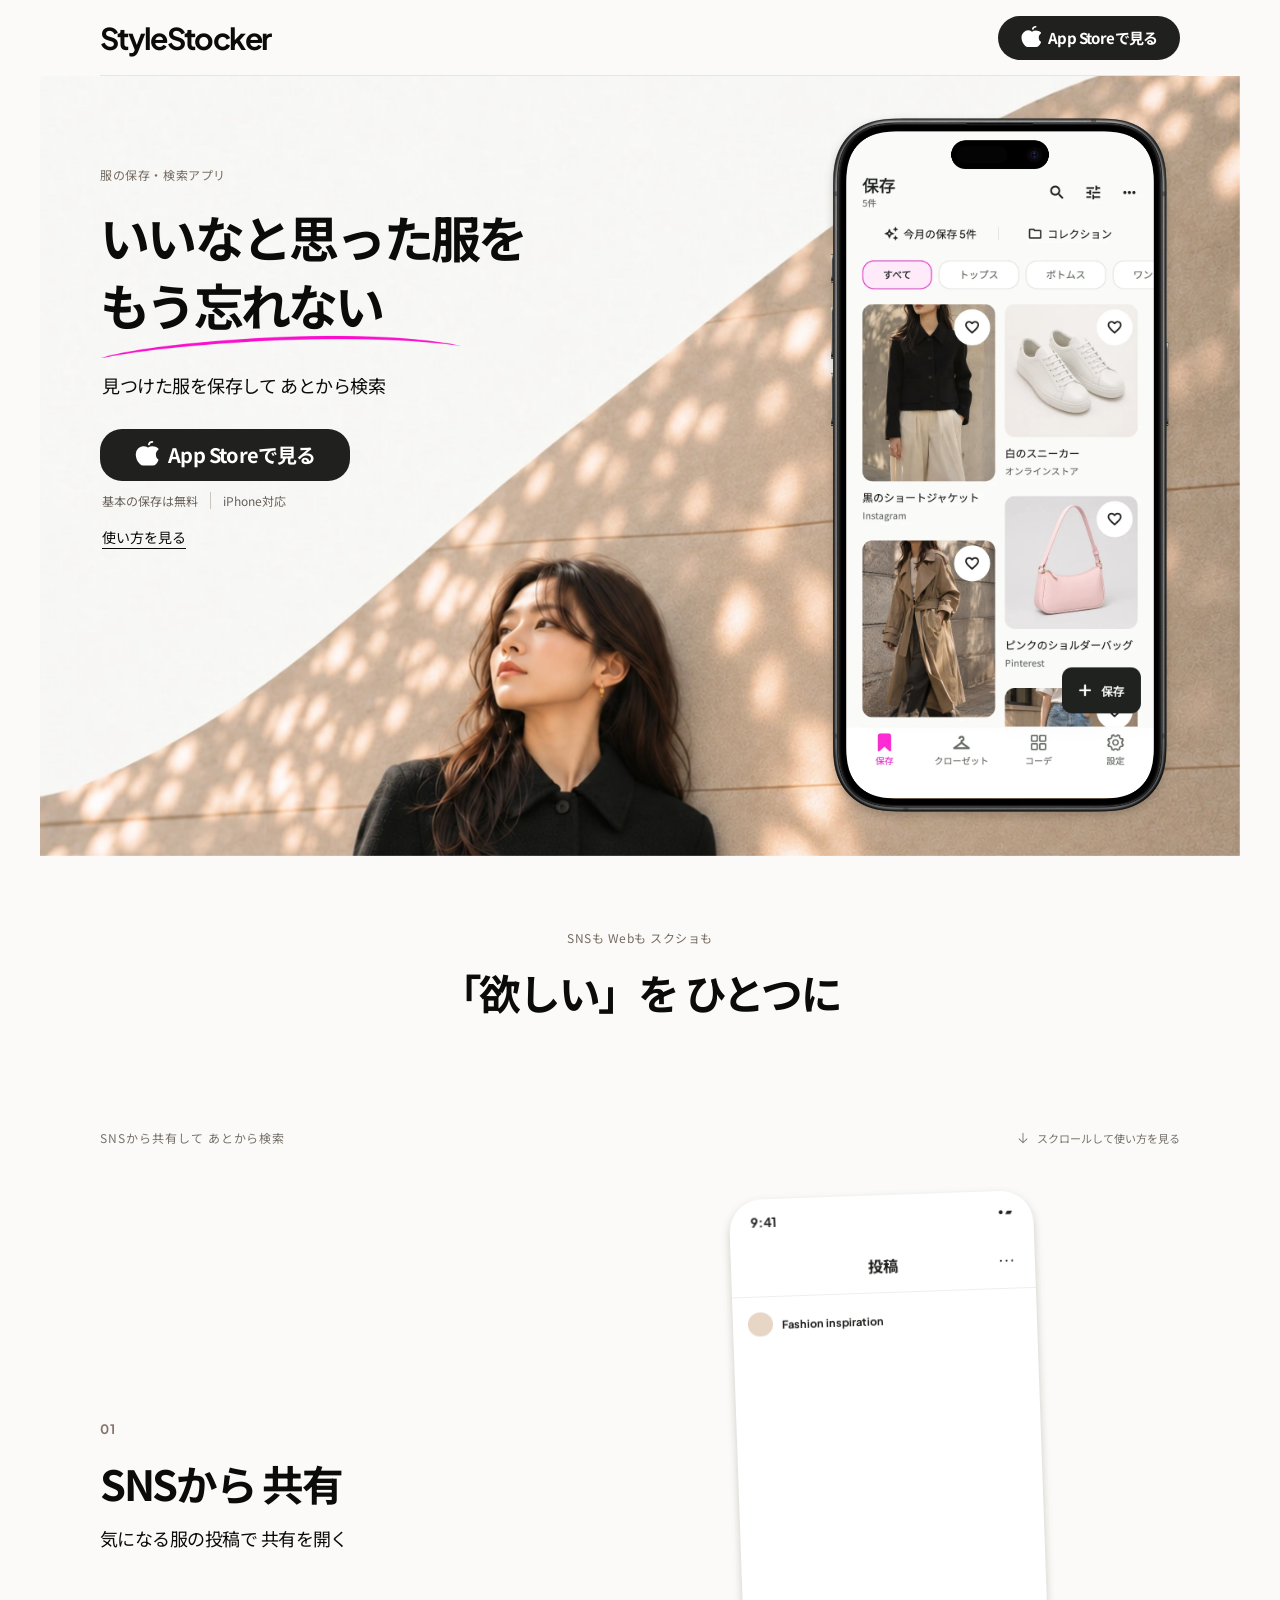
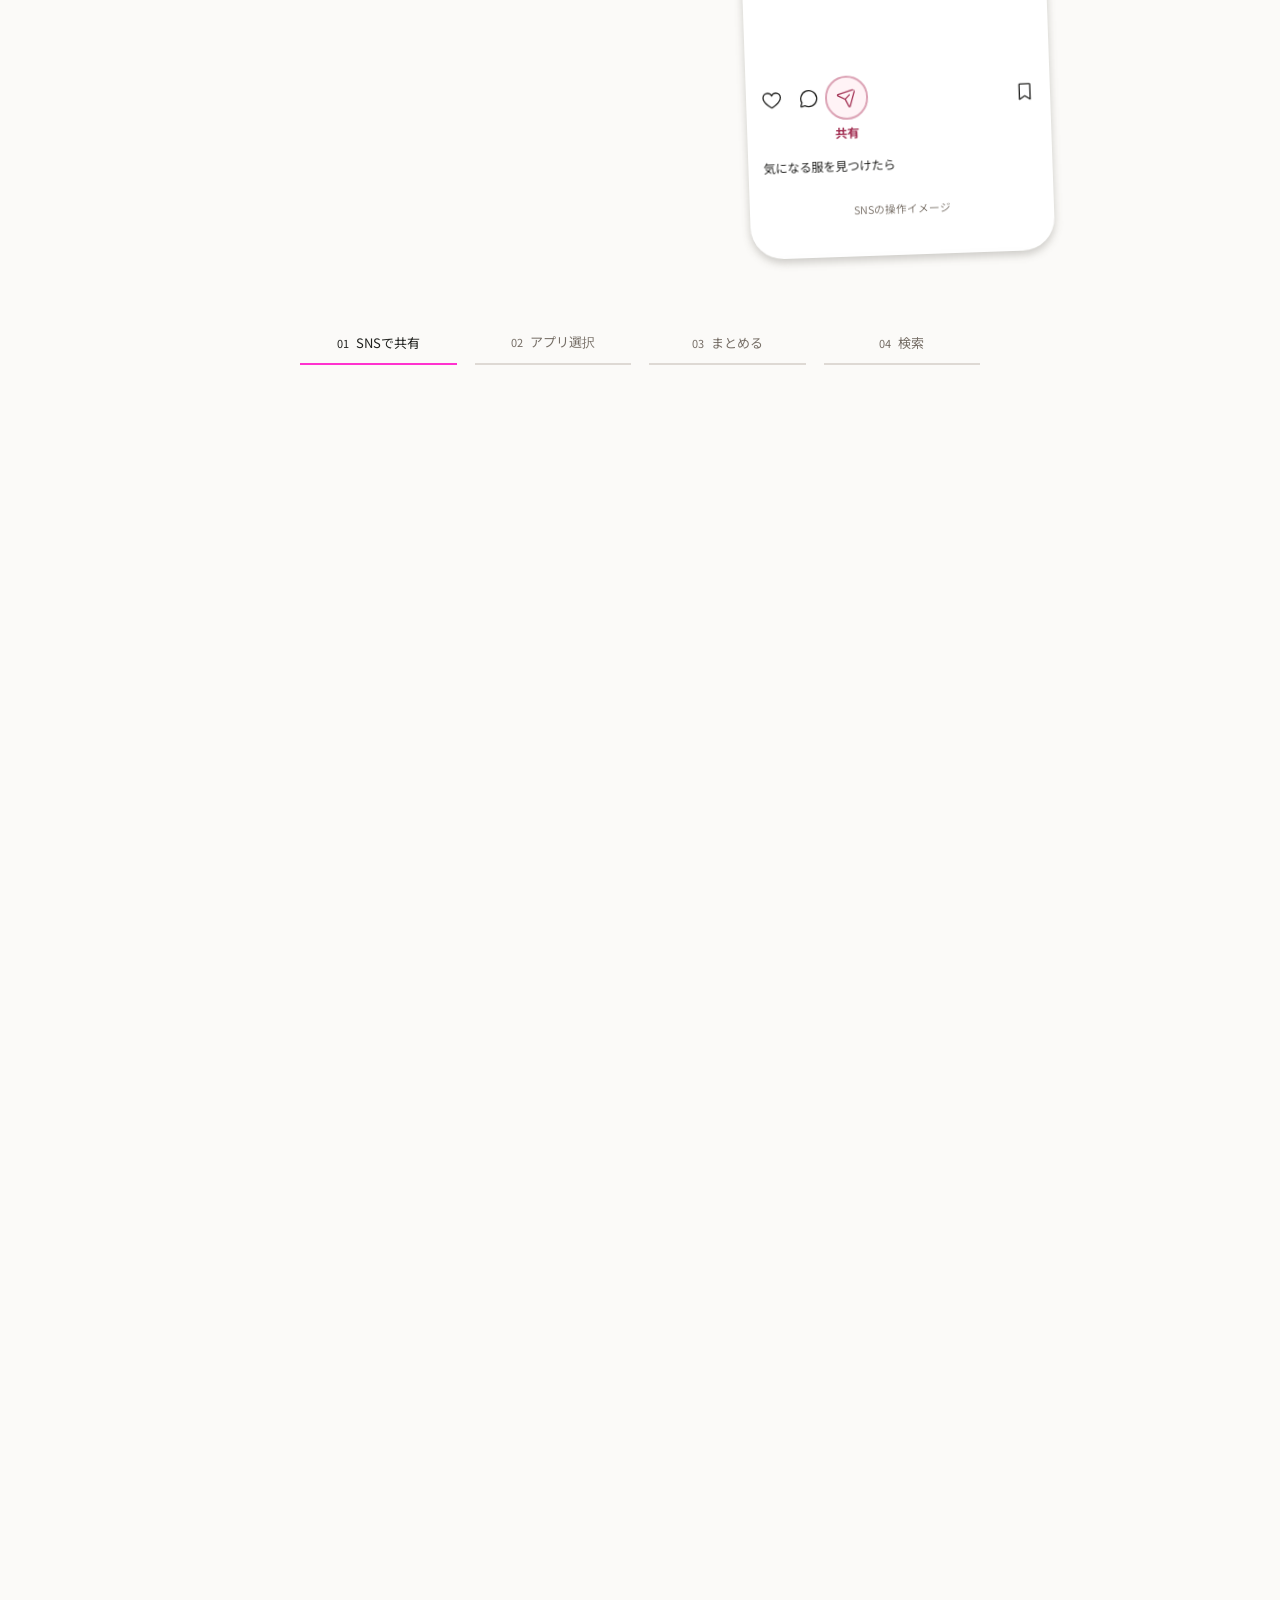
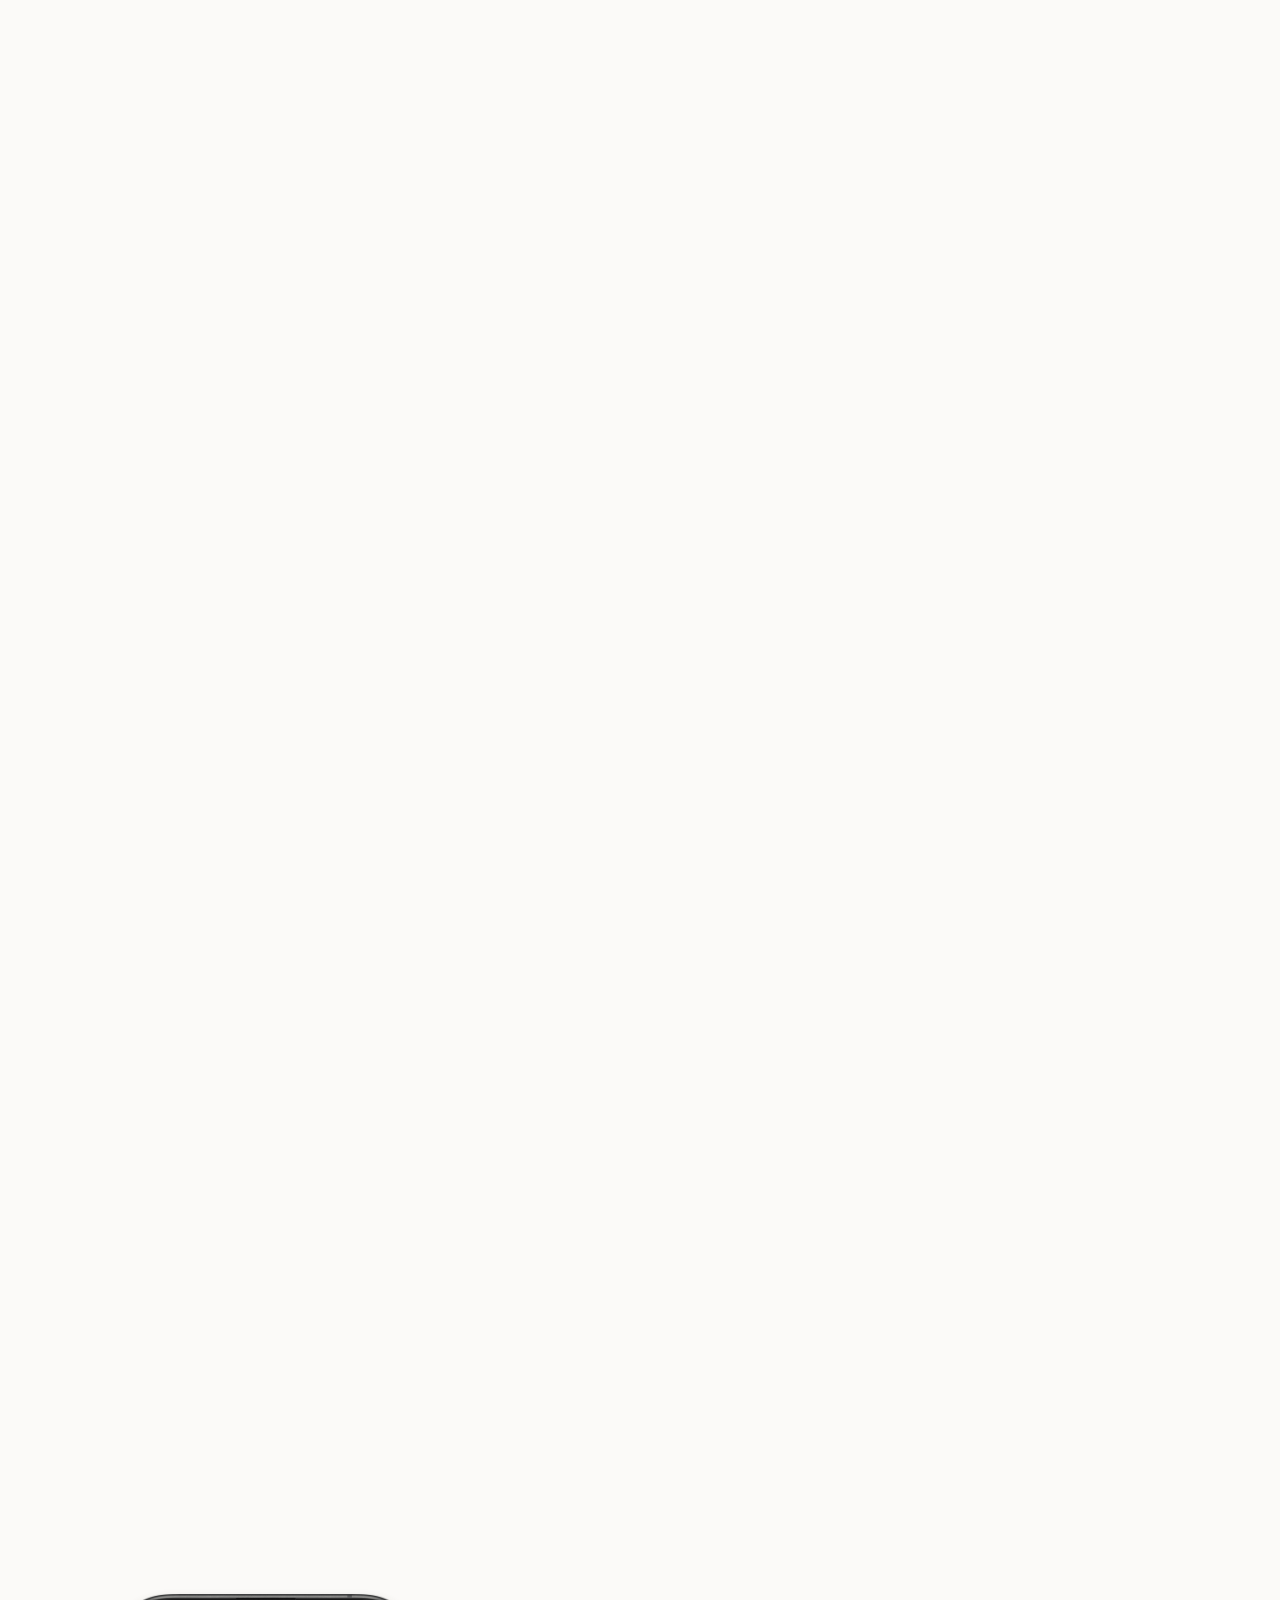
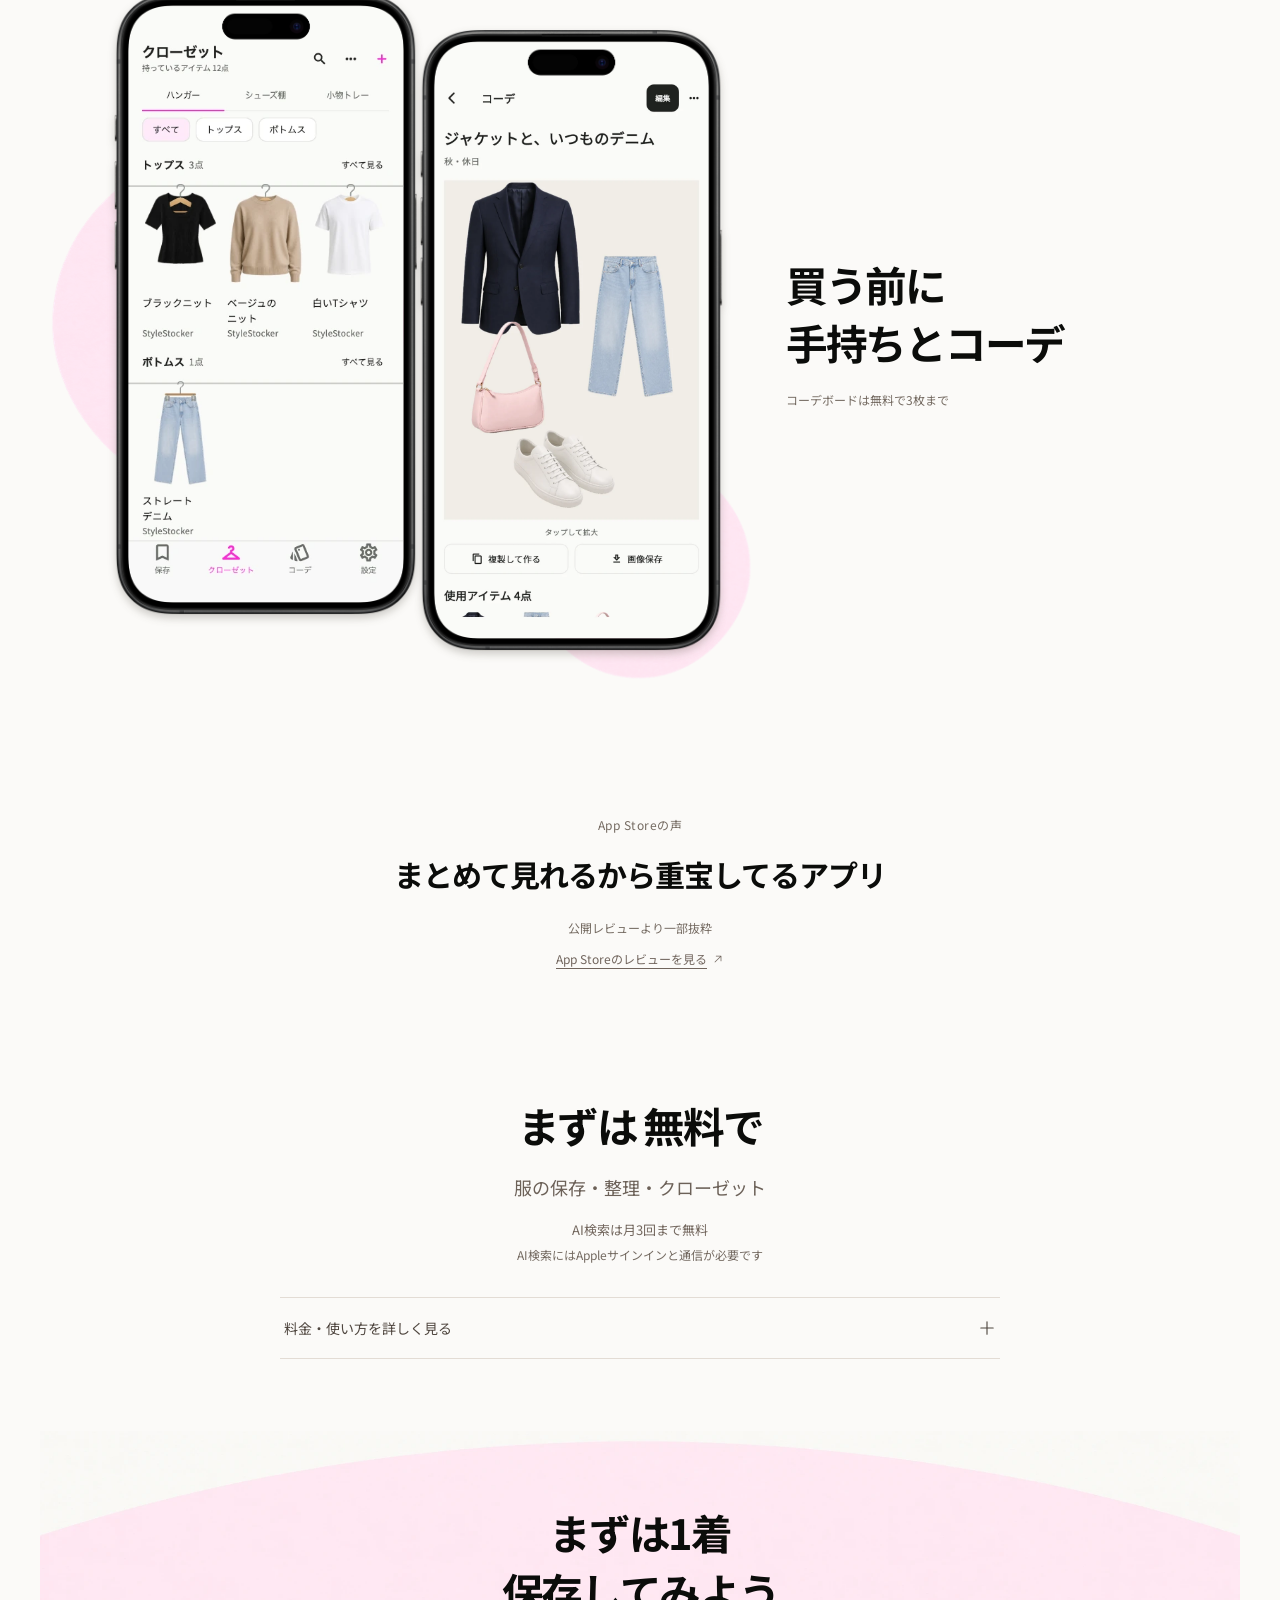
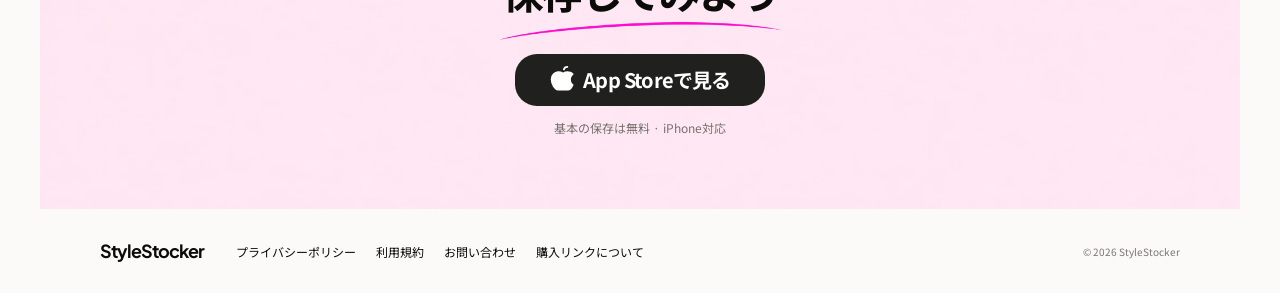
==== docs/index.html @ d4aaf1bc "Introduce SNS sharing before the landing page save and search demo" ====
<!doctype html>
<html lang="ja">
  <head>
    <meta charset="UTF-8" />
    <meta name="viewport" content="width=device-width, initial-scale=1.0" />
    <meta name="theme-color" content="#fafaf8" />
    <meta
      name="description"
      content="いいなと思った服を もう忘れない。StyleStockerはSNSやWebで見つけた服を保存して、あとから検索できるiPhoneアプリ。手持ちの服の管理やコーデ作りにも。"
    />
    <meta
      property="og:title"
      content="StyleStocker — いいなと思った服を もう忘れない"
    />
    <meta
      property="og:description"
      content="SNSやWebで見つけた服を保存して あとから検索。iPhone向けファッション保存アプリ。"
    />
    <meta property="og:type" content="website" />
    <meta property="og:locale" content="ja_JP" />
    <link rel="canonical" href="https://ryouta775.github.io/StyleStocker/" />
    <meta
      property="og:url"
      content="https://ryouta775.github.io/StyleStocker/"
    />
    <meta
      property="og:image"
      content="https://ryouta775.github.io/StyleStocker/assets/hero-editorial.webp"
    />
    <meta
      property="og:image:alt"
      content="StyleStockerのファッションイメージ"
    />
    <meta name="twitter:card" content="summary_large_image" />
    <title>StyleStocker — いいなと思った服を もう忘れない</title>
    <script type="module" crossorigin src="./lp-assets/index-BF9s4RMk.js"></script>
    <link rel="stylesheet" crossorigin href="./lp-assets/index-C2XwNFrt.css">
  </head>
  <body>
    <div id="root"></div>
    <noscript
      ><main style="padding: 32px; font-family: sans-serif">
        <h1>いいなと思った服を もう忘れない</h1>
        <p>
          StyleStockerはSNSやWebで見つけた服を保存して、あとから検索できるiPhoneアプリです。
        </p>
        <p>
          <a
            href="https://apps.apple.com/jp/app/style-stocker-服の欲しいものリスト/id6760244888"
            >App Storeで見る</a
          >
        </p>
        <a href="./privacy.html">プライバシーポリシー</a> /
        <a href="./terms.html">利用規約</a>
      </main></noscript
    >
  </body>
</html>
---- docs/lp-assets/index-C2XwNFrt.css ----
@font-face{font-family:Noto;src:url(./NotoSansJP-Regular-BRRlUwou.woff2) format("woff2");font-weight:400;font-display:swap}@font-face{font-family:Noto;src:url(./NotoSansJP-Bold-C-iB2avR.woff2) format("woff2");font-weight:700;font-display:swap}@font-face{font-family:Jakarta;src:url(./PlusJakartaSans-Bold-CydF1e23.woff2) format("woff2");font-weight:700;font-display:swap}:root{font-family:Noto,Hiragino Sans,sans-serif;color:#0b0c0a;background:#fbfaf8;font-synthesis:none;scroll-behavior:smooth;--pink: #ff32cf;--cream: #fbfaf8;--ink: #20211e;--muted: #756b62}*{box-sizing:border-box}body{margin:0}a{color:inherit;text-underline-offset:5px}img{display:block;max-width:100%}h1,h2,p,figure{margin:0}a,summary,button{-webkit-tap-highlight-color:transparent}a:focus-visible,summary:focus-visible,button:focus-visible{outline:3px solid #a60086;outline-offset:4px}.lp{max-width:1200px;margin:auto;container-type:inline-size;background:var(--cream);--page-gutter: clamp(24px, 5cqw, 60px);--section-space: clamp(48px, 6cqw, 72px);--heading-size: clamp(28px, calc(20px + 1.8cqw) , 42px);--hero-heading-size: clamp(28px, calc(20px + 2.5cqw) , 50px);--body-size: clamp(14px, calc(12px + .5cqw) , 18px);--cta-width: clamp(208px, 32cqw, 250px);--cta-height: clamp(46px, 6cqw, 52px)}.skip-link{position:absolute;width:1px;height:1px;overflow:hidden;clip-path:inset(50%);white-space:nowrap}.skip-link:focus{position:fixed;top:12px;left:20px;z-index:30;width:auto;height:auto;clip-path:none;background:#fff;padding:12px}.wordmark{font-family:Jakarta,Noto,sans-serif;font-weight:700;text-decoration:none;line-height:1.2;letter-spacing:-.055em}.store-link{display:inline-flex;justify-content:center;align-items:center;gap:6px;width:var(--cta-width);max-width:100%;min-height:var(--cta-height);padding:10px 12px;border-radius:22px;color:#fff;background:var(--ink);text-decoration:none;white-space:nowrap;font-size:clamp(17px,calc(15px + .5cqw),20px);font-weight:700;letter-spacing:-.04em;line-height:1.3;transition:background .18s,transform .18s}.store-link svg{width:1.4em;height:1.4em;flex-shrink:0}.store-link:hover{background:#393a36;transform:translateY(-2px)}.headline-underline{position:relative;overflow:hidden}.headline-underline img{position:absolute;width:112.5%;left:-6.25%;max-width:none;height:auto;top:50%;transform:translateY(-50%)}.phone{position:absolute;aspect-ratio:511 / 968;filter:drop-shadow(0 4px 4px #302b203b)}.phone-screen{position:absolute;top:5.99%;left:11.55%;width:76.91%;height:88.02%;border-radius:10.69%/4.93%;object-fit:fill}.phone-bezel{position:absolute;top:0;right:0;bottom:0;left:0;width:100%;height:100%;pointer-events:none}.halo{filter:hue-rotate(13deg) saturate(1.2);position:absolute;object-fit:contain;z-index:0}@media(prefers-reduced-motion:reduce){:root{scroll-behavior:auto}*,*:before,*:after{transition:none!important}}.lp-reduced-motion{scroll-behavior:auto}.lp-reduced-motion *{transition:none!important}.motion-enabled .hero-backdrop{transform:translate3d(0,calc(var(--hero-progress, 0) * 24px),0) scale(calc(1 + var(--hero-progress, 0) * .035));transform-origin:45% 65%;will-change:transform}.motion-enabled .hero-phone{transform:translate3d(0,calc(var(--hero-progress, 0) * 64px),0) scale(calc(1 + var(--hero-progress, 0) * .06)) rotate(calc(var(--hero-progress, 0) * -2deg));transform-origin:50% 80%;will-change:transform}.motion-enabled .hero-copy{transform:translate3d(0,calc(var(--hero-progress, 0) * -28px),0)}.scroll-story{position:relative;height:400svh;scroll-margin-top:0;background:var(--cream)}.story-sticky{position:sticky;top:0;height:100svh;overflow:hidden;isolation:isolate}.story-topline{position:absolute;top:36px;left:var(--page-gutter);right:var(--page-gutter);display:flex;justify-content:space-between;gap:20px;color:#77716a;font-size:12px;letter-spacing:.08em;line-height:1.5}.story-scroll-hint{display:flex;align-items:center;gap:7px;font-size:11px;letter-spacing:0}.story-scroll-hint svg{width:14px;height:14px}.story-copies{position:absolute;top:48%;left:var(--page-gutter);width:39%;height:210px;transform:translateY(-50%);z-index:3;pointer-events:none}.story-copy{position:absolute;top:0;right:0;bottom:0;left:0;opacity:var(--chapter-opacity);transform:translate3d(0,calc((1 - var(--chapter-opacity)) * 20px),0)}.story-copy[data-chapter="0"]{--chapter-opacity: var(--first-opacity, 1)}.story-copy[data-chapter="1"]{--chapter-opacity: var(--share-opacity, 0)}.story-copy[data-chapter="2"]{--chapter-opacity: var(--middle-opacity, 0)}.story-copy[data-chapter="3"]{--chapter-opacity: var(--last-opacity, 0)}.story-chapter-label{font-family:Jakarta,Noto,sans-serif;color:#85736d;font-size:13px;line-height:1.5;letter-spacing:.04em;margin-bottom:16px}.story-copy h2{font-size:var(--heading-size);line-height:1.3;font-weight:700;letter-spacing:-.055em;overflow-wrap:anywhere}.story-description{font-size:var(--body-size);line-height:1.8;letter-spacing:-.03em;margin-top:12px}.story-search-terms{color:var(--muted);font-size:12px;line-height:1.6;margin-top:10px}.story-description span{display:block}.story-device-stage{position:absolute;width:min(430px,42cqw,calc((100svh - 150px) * 511 / 968));aspect-ratio:511 / 968;top:48%;left:71%;transform:translate(-50%,-50%)}.story-halo{position:absolute;width:135%;max-width:none;left:-17.5%;top:19%;filter:hue-rotate(13deg) saturate(1.2);transform:scale(calc(.82 + var(--save-progress, 0) * .16));opacity:.85;z-index:-1}.story-device{top:0;right:0;bottom:0;left:0;width:100%;transform:translate3d(0,calc(var(--save-progress, 0) * -12px),0) scale(calc(1 + var(--save-progress, 0) * .065 - var(--search-progress, 0) * .035)) rotate(calc(-2deg + var(--save-progress, 0) * 2deg));will-change:transform}.story-screen-search{opacity:var(--search-progress, 0)}.story-saved-caption,.story-search-caption{position:absolute;display:flex;justify-content:center;align-items:center;gap:9px;width:max-content;max-width:112%;padding:15px 20px;background:#fff;border-radius:32px;box-shadow:0 4px 18px #2c1b1620;font-size:clamp(14px,1.65cqw,20px);font-weight:700;line-height:1.4;white-space:nowrap;pointer-events:none}.story-saved-caption{bottom:22%;left:-15%;opacity:var(--middle-opacity, 0);transform:translate3d(0,calc((1 - var(--middle-opacity, 0)) * 18px),0)}.story-search-caption{top:39%;right:-8%;opacity:var(--search-progress, 0);transform:translate3d(calc((1 - var(--search-progress, 0)) * 24px),0,0)}.story-saved-caption svg,.story-search-caption svg{width:23px;height:23px;color:var(--pink);flex-shrink:0}.story-chapters{position:absolute;bottom:28px;left:50%;transform:translate(-50%);width:min(680px,82%);display:grid;grid-template-columns:repeat(4,1fr);gap:18px;z-index:4}.story-chapters button{-webkit-appearance:none;-moz-appearance:none;appearance:none;border:0;border-bottom:2px solid #ded9d4;border-radius:0;padding:9px 2px;background:transparent;min-height:44px;font:inherit;font-size:13px;color:#756d65;cursor:pointer;transition:color .2s,border-color .2s}.story-chapters button span{margin-right:7px;font-size:11px}.story-chapters button[aria-current=step]{color:var(--ink, #20211e);border-color:var(--pink)}.story-chapters button:hover{color:#20211e}.story-chapters button:focus-visible{outline:3px solid #a60086;outline-offset:5px}.motion-enabled .wardrobe-visual .closet-phone{opacity:0;transform:translate3d(-26px,40px,0) rotate(-4deg);transition:opacity .8s,transform 1s cubic-bezier(.16,1,.3,1)}.motion-enabled .wardrobe-visual .outfit-phone{opacity:0;transform:translate3d(24px,58px,0) rotate(4deg);transition:opacity .8s .1s,transform 1s .1s cubic-bezier(.16,1,.3,1)}.motion-enabled .wardrobe-copy{opacity:0;transform:translate3d(0,25px,0);transition:opacity .8s .18s,transform .9s .18s cubic-bezier(.16,1,.3,1)}.motion-enabled .wardrobe-feature.is-revealed .phone,.motion-enabled .wardrobe-feature.is-revealed .wardrobe-copy{opacity:1;transform:none}.scroll-story--static{height:auto}.story-static-steps{display:grid;grid-template-columns:repeat(2,minmax(0,1fr));gap:36px;padding:var(--section-space) var(--page-gutter)}.story-static-steps article{min-width:0}.story-static-steps h2{font-size:clamp(24px,2.6cqw,32px);line-height:1.4;letter-spacing:-.055em}.story-static-steps .story-description{font-size:15px;margin-top:12px}.story-static-visual{position:relative;width:100%;max-width:250px;aspect-ratio:511 / 968;margin:25px auto 0;display:flex;align-items:center}.story-static-visual .phone{top:0;right:0;bottom:0;left:0;width:100%}@media(max-width:47.99rem){.story-topline{top:25px;left:0;right:0;justify-content:center;font-size:11px}.story-topline>p:first-child{display:none}.story-scroll-hint{display:flex}.story-copies{top:55px;left:var(--page-gutter);right:var(--page-gutter);width:auto;height:130px;transform:none;text-align:center}.story-chapter-label{font-size:11px;margin-bottom:10px}.story-copy h2{font-size:var(--heading-size);line-height:1.3}.story-description{font-size:15px;line-height:1.7;margin-top:13px}.story-device-stage{width:min(290px,76cqw,calc((100svh - 306px) * 511 / 968));top:calc(50% + 74px);left:50%}.story-search-caption{right:-5%;padding:12px 16px;font-size:15px;gap:7px}.story-saved-caption{left:-6%;padding:12px 16px;font-size:14px}.story-saved-caption svg,.story-search-caption svg{width:20px;height:20px}.story-chapters{bottom:22px;width:calc(100% - 2 * var(--page-gutter));gap:8px}.story-chapters button{font-size:11px}.story-chapters button span{font-size:10px;display:block;margin:0 0 3px}.story-static-steps{grid-template-columns:1fr;gap:56px;padding:var(--section-space) var(--page-gutter);text-align:center}.story-static-steps h2{font-size:var(--heading-size)}.story-static-visual{max-width:234px}}@media(prefers-reduced-motion:reduce){.hero-backdrop,.hero-phone,.hero-copy,.wardrobe-visual .phone,.wardrobe-copy{transform:none!important;opacity:1!important;will-change:auto}}.story-share-screen{overflow:hidden;container-type:inline-size;background:#fff}.story-share-screen--animated{opacity:calc(1 - var(--save-progress, 0))}.sns-example{color:#242422;font-size:5cqw;line-height:1.5}.sns-status{display:flex;justify-content:space-between;padding:5cqw 7cqw 6cqw;font:700 4.2cqw Jakarta,sans-serif}.sns-status span{font-size:3cqw}.sns-heading{position:relative;text-align:center;padding:3cqw 6cqw 5cqw;border-bottom:1px solid #eee;font-weight:700}.sns-heading svg{position:absolute;right:6cqw;width:7cqw;height:7cqw}.sns-author{display:flex;align-items:center;gap:3cqw;padding:5cqw;font:700 3.6cqw Jakarta,sans-serif}.sns-author>span{width:8cqw;height:8cqw;border-radius:50%;background:#e7d5c5}.sns-photo{display:block;width:100%;height:auto;aspect-ratio:1 / 1.05;object-fit:cover;object-position:55% center}.sns-actions{display:flex;align-items:flex-start;gap:5cqw;padding:6cqw 5cqw 2cqw}.sns-actions svg{width:7cqw;height:7cqw;flex-shrink:0}.sns-actions .sns-bookmark{margin-left:auto}.sns-share-action{display:grid;justify-items:center;gap:2cqw;color:#a53658;position:relative}.sns-share-action>svg{box-sizing:content-box;padding:3cqw;margin:-3cqw;border-radius:50%;outline:2px solid #dca3b5;background:#fff3f6}.sns-share-action>span{margin-top:3cqw;font-size:4cqw;font-weight:700}.sns-caption{padding:3cqw 5cqw;font-size:4cqw}.sns-example-note{padding:6cqw 5cqw;color:#827a72;font-size:3.5cqw;text-align:center}.sns-sheet{position:absolute;inset:auto 0 0;padding:3cqw 5cqw 12cqw;background:#f7f7f8;border-radius:7cqw 7cqw 0 0;box-shadow:0 -4px 30px #211b2330;color:#242422;transform:translateY(110%)}.story-share-screen--animated .sns-sheet{transform:translateY(calc((1 - var(--share-progress, 0)) * 110%))}.story-share-screen:not(.story-share-screen--animated).is-sharing .sns-sheet{transform:none}.sns-sheet-handle{width:12cqw;height:1.4cqw;margin:0 auto 7cqw;background:#c9c6c8;border-radius:4px}.sns-sheet-title{display:flex;align-items:center;gap:3cqw;font-size:5cqw;font-weight:700}.sns-sheet-title svg{width:6cqw;height:6cqw}.sns-sheet-prompt{margin:7cqw 0;text-align:center;font-size:5cqw;font-weight:700}.sns-share-apps{display:grid;grid-template-columns:1fr 1.35fr 1fr;align-items:start;gap:3cqw}.sns-share-app{text-align:center;font:700 3.5cqw Jakarta,Noto,sans-serif}.sns-share-app>img,.sns-share-app>span{display:flex;align-items:center;justify-content:center;width:20cqw;height:20cqw;margin:0 auto 4cqw;border-radius:5cqw}.sns-share-app--selected>img{outline:2px solid #c96e90;outline-offset:1.5cqw}.sns-share-app--selected>p{color:#a53658}.sns-share-app--muted{color:#777}.sns-share-app--muted>span{background:#e9e8eb}.sns-share-app svg{width:9cqw;height:9cqw}.sns-sheet-note{margin-top:9cqw;font-size:3.4cqw;text-align:center;color:#827a72}.site-header{min-height:clamp(64px,8cqw,76px);margin-inline:var(--page-gutter);display:flex;align-items:center;justify-content:space-between;gap:12px;border-bottom:1px solid #e7e5e3}.site-header .wordmark{font-size:clamp(20px,calc(14px + 1.4cqw),30px)}.site-header nav{flex-shrink:0}.store-link--compact{width:clamp(135px,23cqw,182px);min-height:44px;font-size:clamp(11px,calc(9px + .6cqw),15px);border-radius:22px;gap:4px}.store-link--compact svg{width:1.6em;height:1.6em}.hero{position:relative;min-height:clamp(680px,65cqw,780px);display:grid;grid-template-columns:1.1fr 1fr;align-items:start;padding-inline:var(--page-gutter);isolation:isolate;overflow:hidden}.hero-backdrop{position:absolute;top:0;right:0;bottom:0;left:0;width:100%;height:100%;object-fit:cover;object-position:center 20%;z-index:-1}.hero-copy{position:relative;min-width:0;z-index:2;padding-top:clamp(48px,7.5cqw,90px)}.hero h1{font-size:var(--hero-heading-size);line-height:1.36;letter-spacing:-.055em;font-weight:700;overflow-wrap:anywhere}.hero h1 span{display:block}.hero-kicker{font-size:12px;line-height:1.5;letter-spacing:.05em;color:var(--muted);margin-bottom:clamp(12px,1.5cqw,18px)}.hero-copy .headline-underline{width:min(360px,72%);height:clamp(19px,2cqw,24px);margin:-4px 0 12px}.hero-tagline{margin:0 0 clamp(21px,2.4cqw,28px) 2px;font-size:var(--body-size);line-height:1.7;letter-spacing:-.025em}.hero-reassurance{margin:10px 0 0 2px;font-size:12px;line-height:1.6;color:#68615a}.hero-reassurance span{border-left:1px solid #ccc5bf;padding-left:12px;margin-left:12px}.how-link{display:flex;align-items:center;width:max-content;min-height:44px;font-size:14px;line-height:1.5;margin:6px 0 0 2px;text-decoration-thickness:1px}.hero-phone{position:relative;width:min(400px,40cqw);justify-self:end;margin-top:10px;margin-right:-20px}.problems{padding:var(--section-space) var(--page-gutter);text-align:center}.section-eyebrow{font-size:12px;line-height:1.6;letter-spacing:.04em;color:var(--muted);margin-bottom:16px}.problems h2,.wardrobe-copy h2,.pricing-main h2,.closing h2{font-size:var(--heading-size);line-height:1.4;letter-spacing:-.055em}.wardrobe-feature{overflow:clip;position:relative;display:grid;grid-template-columns:minmax(0,1.65fr) minmax(0,1fr);align-items:center;gap:clamp(24px,3cqw,36px);padding:var(--section-space) var(--page-gutter)}.wardrobe-visual{position:relative;min-width:0;width:100%;aspect-ratio:1 / 1.13}.wardrobe-visual .phone{width:55%}.closet-phone{left:-2%;top:0}.outfit-phone{left:45%;top:clamp(24px,3cqw,36px)}.wardrobe-copy{position:relative;z-index:2;min-width:0}.feature-note{font-size:12px;line-height:1.7;color:var(--muted);margin-top:18px}.wardrobe-visual .halo{opacity:.65}.halo--closet{width:60%;height:auto;top:22%;left:-10%}.halo--outfit{width:38%;height:auto;top:65%;left:64%}.trust{max-width:960px;margin:auto;padding:calc(var(--section-space) * .6) var(--page-gutter);text-align:center}.trust blockquote{margin:0;font-size:clamp(22px,calc(18px + 1cqw),30px);line-height:1.65;font-weight:700;letter-spacing:-.035em}.review-attribution{color:var(--muted);font-size:12px;line-height:1.6;margin-top:18px}.review-source-link{display:inline-flex;align-items:center;gap:5px;min-height:44px;font-size:12px;line-height:1.5;color:#71655d;text-underline-offset:4px}.pricing-faq{max-width:840px;margin:auto;padding:var(--section-space) var(--page-gutter)}.pricing-main{text-align:center}.free-scope-line{color:#6c6158;font-size:var(--body-size);line-height:1.7;margin-top:18px}.ai-allowance{color:#73675e;font-size:13px;line-height:1.7;margin-top:16px}.ai-requirement{color:var(--muted);font-size:12px;line-height:1.7;margin-top:4px}.faq-disclosure{margin-top:32px;border-top:1px solid #e3dcd5;border-bottom:1px solid #e3dcd5}.faq-disclosure summary{display:flex;justify-content:space-between;align-items:center;list-style:none;font-size:14px;line-height:1.6;cursor:pointer;gap:16px;padding:12px 4px;color:#4f463f}.faq-disclosure>summary{min-height:60px}.faq-disclosure summary::-webkit-details-marker{display:none}.faq-disclosure summary svg{width:18px;height:18px;flex-shrink:0;transition:transform .2s}.faq-disclosure[open]>summary svg,.faq details[open]>summary svg{transform:rotate(45deg)}.faq{padding:8px 0 16px}.faq details{border-top:1px solid #e0ddda}.faq summary{min-height:52px}.faq details>p{padding:4px 4px 18px;font-size:14px;line-height:1.85;color:#4c4b47}.closing{position:relative;text-align:center;isolation:isolate}.closing-background{filter:hue-rotate(18deg);position:absolute;top:0;right:0;bottom:0;left:0;width:100%;height:100%;z-index:-1}.closing-content{padding:var(--section-space) var(--page-gutter)}.closing .headline-underline{width:min(280px,60cqw);height:20px;margin:0 auto 14px}.platform-note{display:block;color:#75716e;font-size:12px;margin-top:12px;line-height:1.6}.site-footer{padding:20px var(--page-gutter);display:flex;align-items:center;gap:12px 32px;flex-wrap:wrap;position:relative;font-size:12px}.site-footer .wordmark{font-size:18px}.footer-links{display:flex;flex-wrap:wrap;align-items:center;gap:0 20px}.footer-links>a,.purchase-info>summary{display:flex;align-items:center;min-height:44px;text-decoration:none}.purchase-info>summary{cursor:pointer;list-style:none}.purchase-info>summary::-webkit-details-marker{display:none}.purchase-content{position:absolute;bottom:100%;left:var(--page-gutter);right:var(--page-gutter);z-index:10;background:#fff;padding:20px;font-size:13px;line-height:1.8;box-shadow:0 2px 20px #0002;border:1px solid #e0ddda;overflow-wrap:anywhere}.purchase-content img{margin-top:12px}.copyright{margin-left:auto;color:#797570;font-size:10px;white-space:nowrap}.motion-enabled .reveal-on-scroll{opacity:0;transform:translate3d(0,20px,0);transition:opacity .8s,transform .9s cubic-bezier(.16,1,.3,1)}.motion-enabled .reveal-on-scroll.is-revealed,.motion-enabled .reveal-on-scroll:focus-within{opacity:1;transform:none}@media(max-width:47.99rem){.hero{display:flex;flex-direction:column;min-height:0;padding-bottom:14px}.hero-backdrop{height:clamp(510px,85cqw,650px);top:auto;object-position:100% bottom}.hero-copy{width:100%;padding-top:28px}.hero h1{line-height:1.32}.hero-copy .headline-underline{width:min(320px,69%)}.hero-phone{width:clamp(218px,64cqw,340px);flex-shrink:0;margin:-30px calc(-1 * var(--page-gutter) - 4px) 0 auto}.wardrobe-feature{grid-template-columns:minmax(0,1fr);gap:28px}.wardrobe-copy{order:-1;text-align:center}.wardrobe-visual{max-width:440px;margin-inline:auto}.trust blockquote span{display:block}.footer-links{width:100%;order:1}}@media(max-width:374px){.hero-backdrop{object-position:65% bottom}}
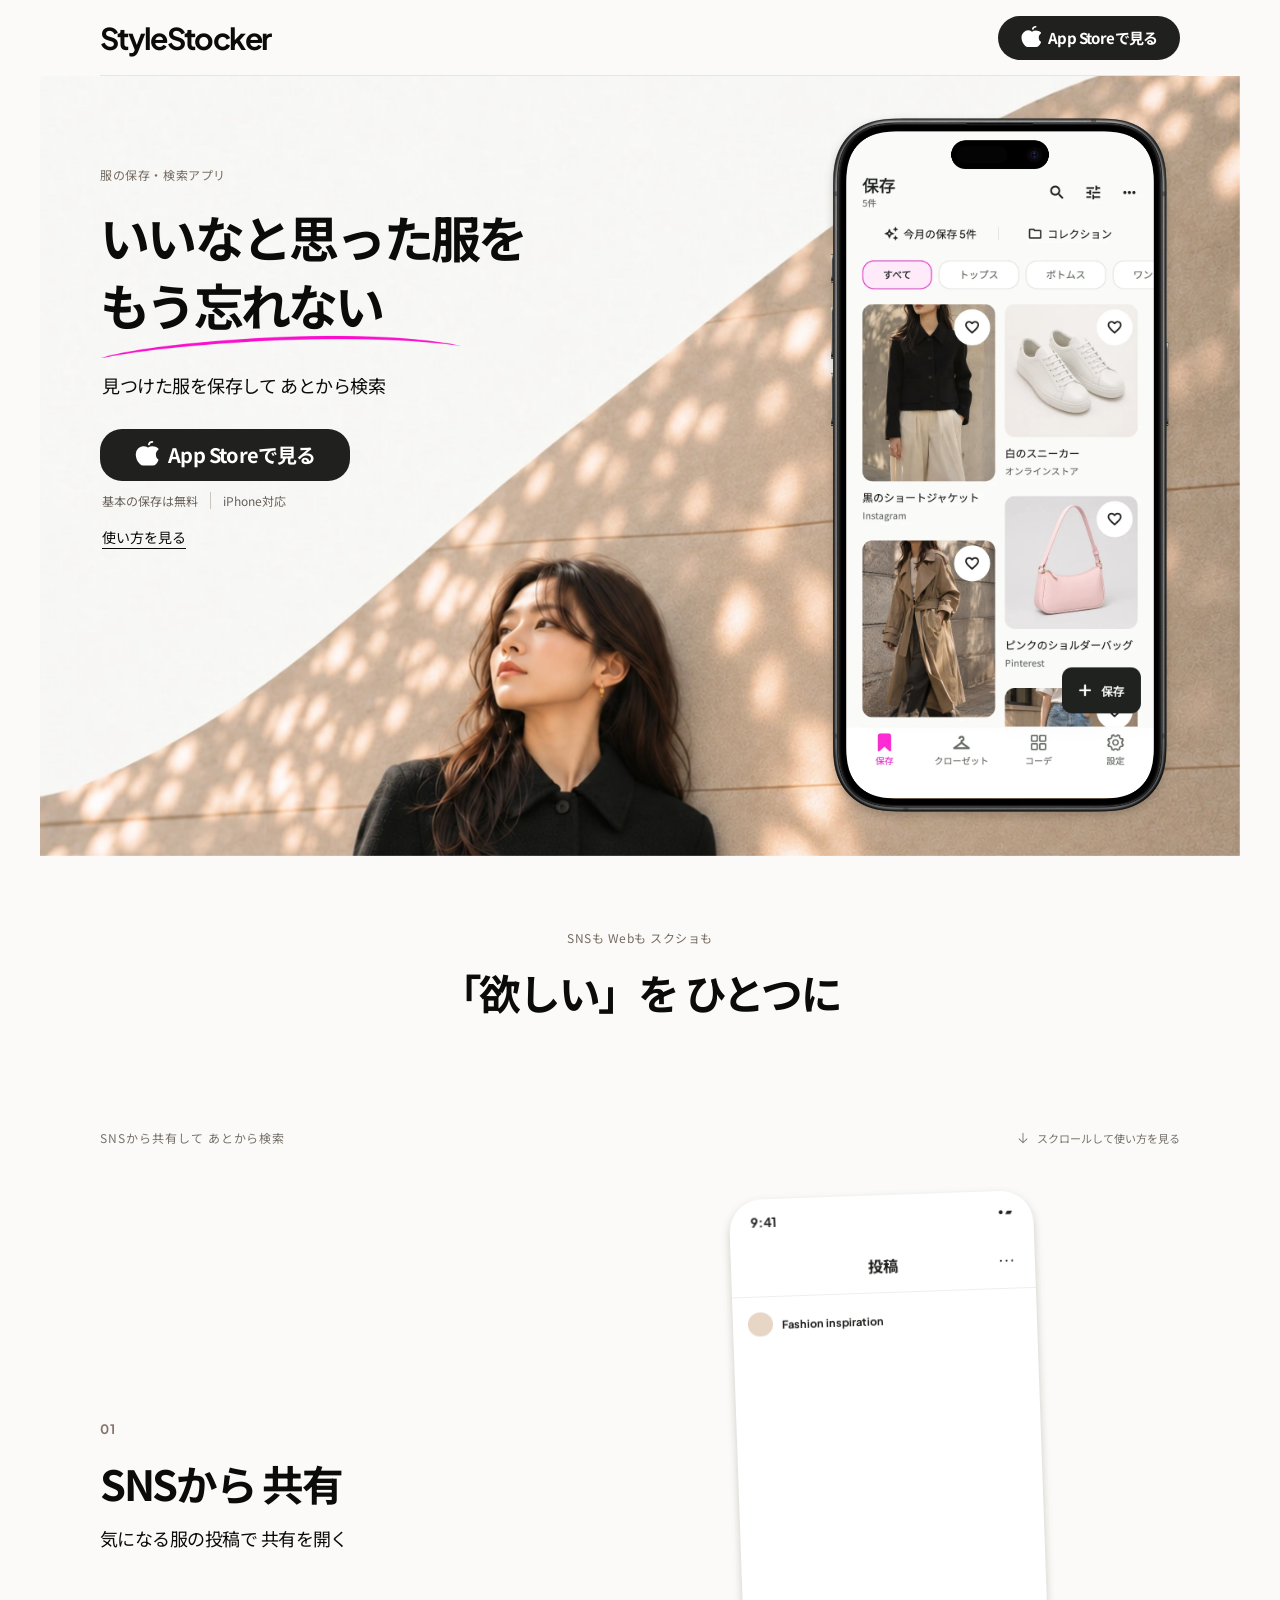
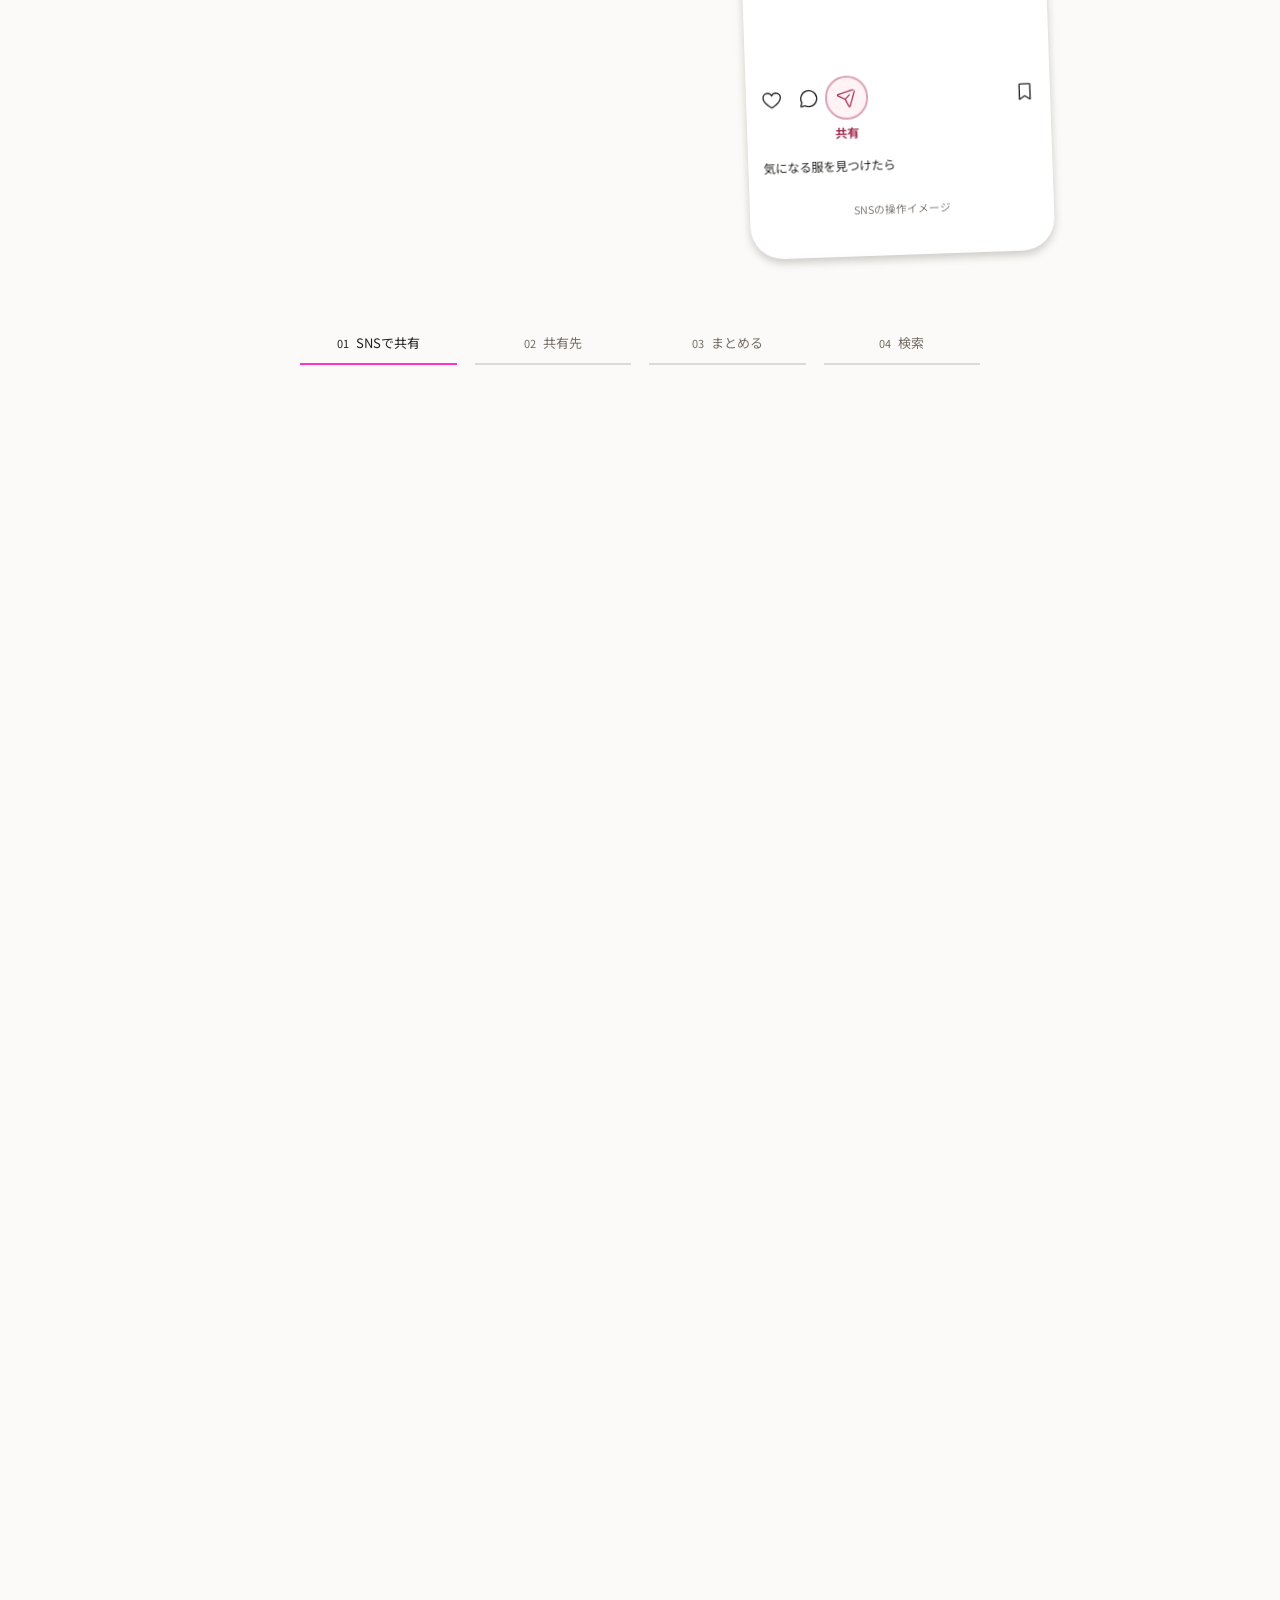
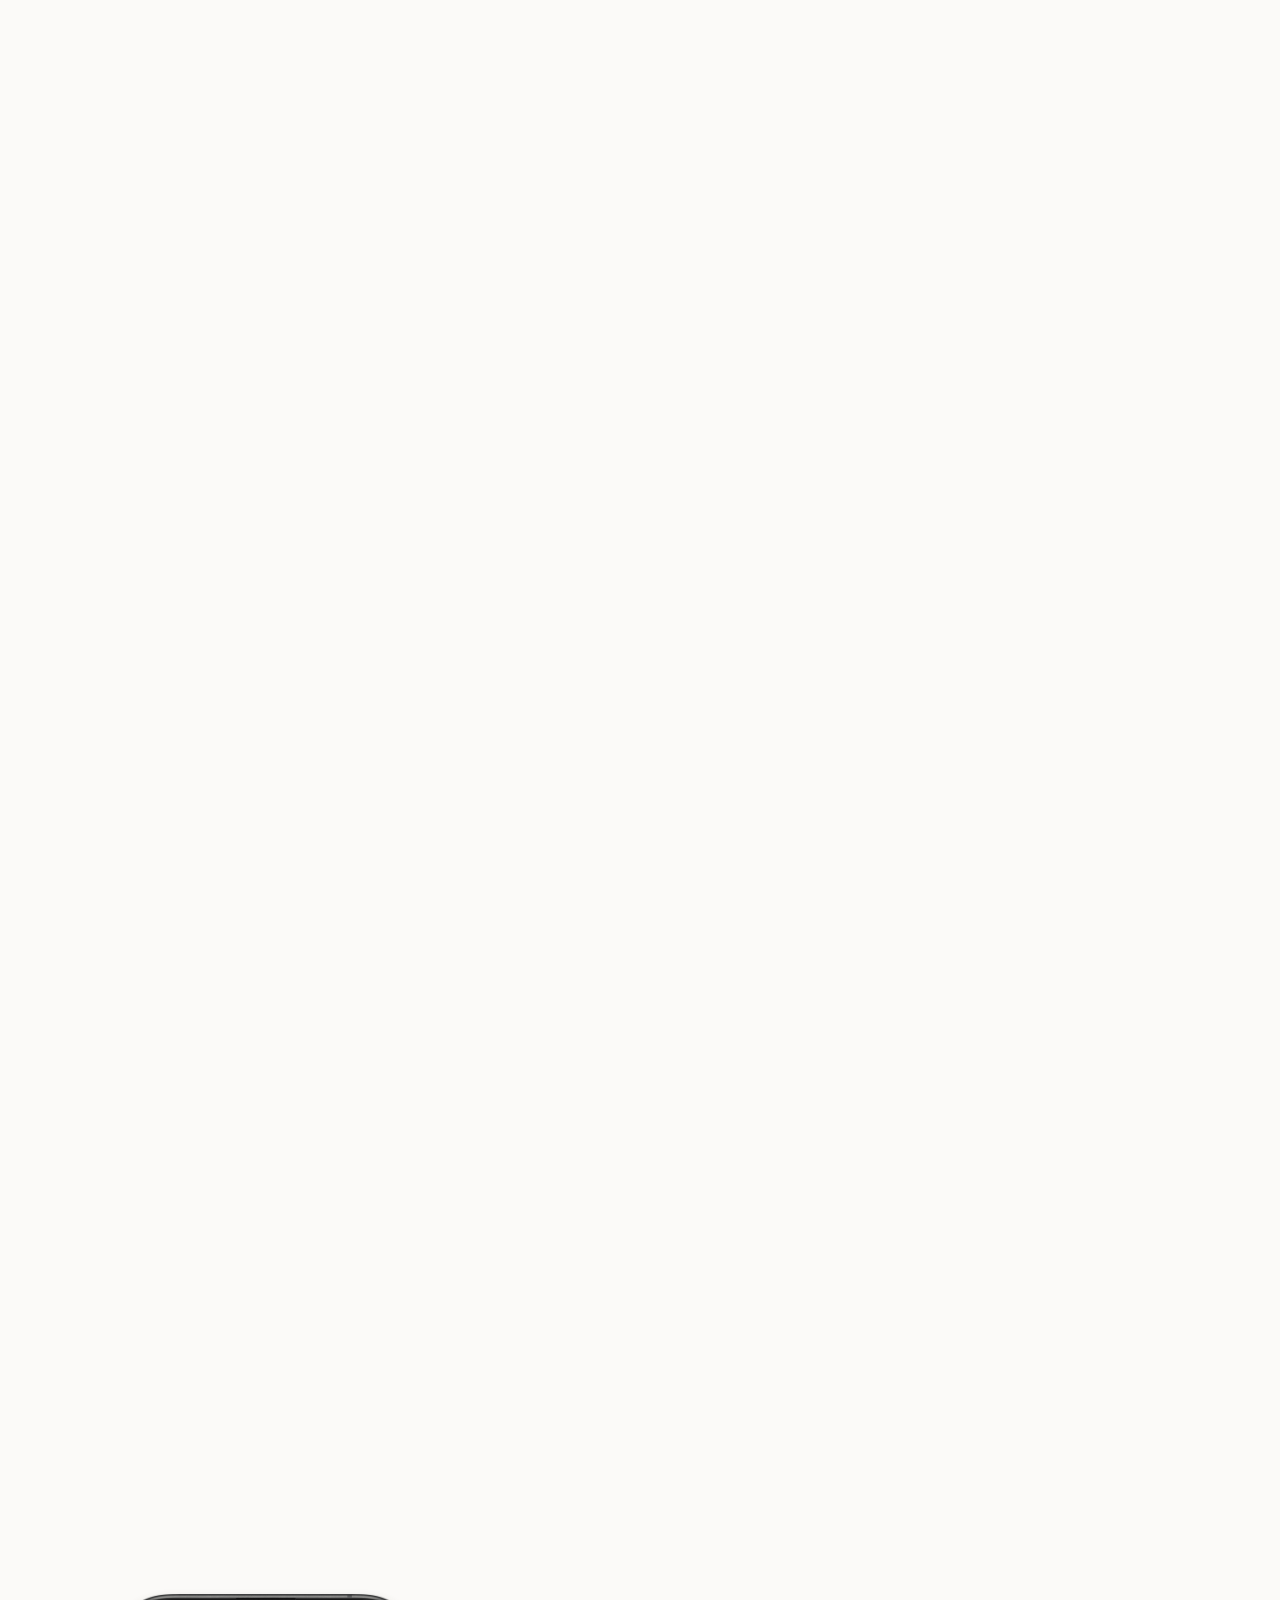
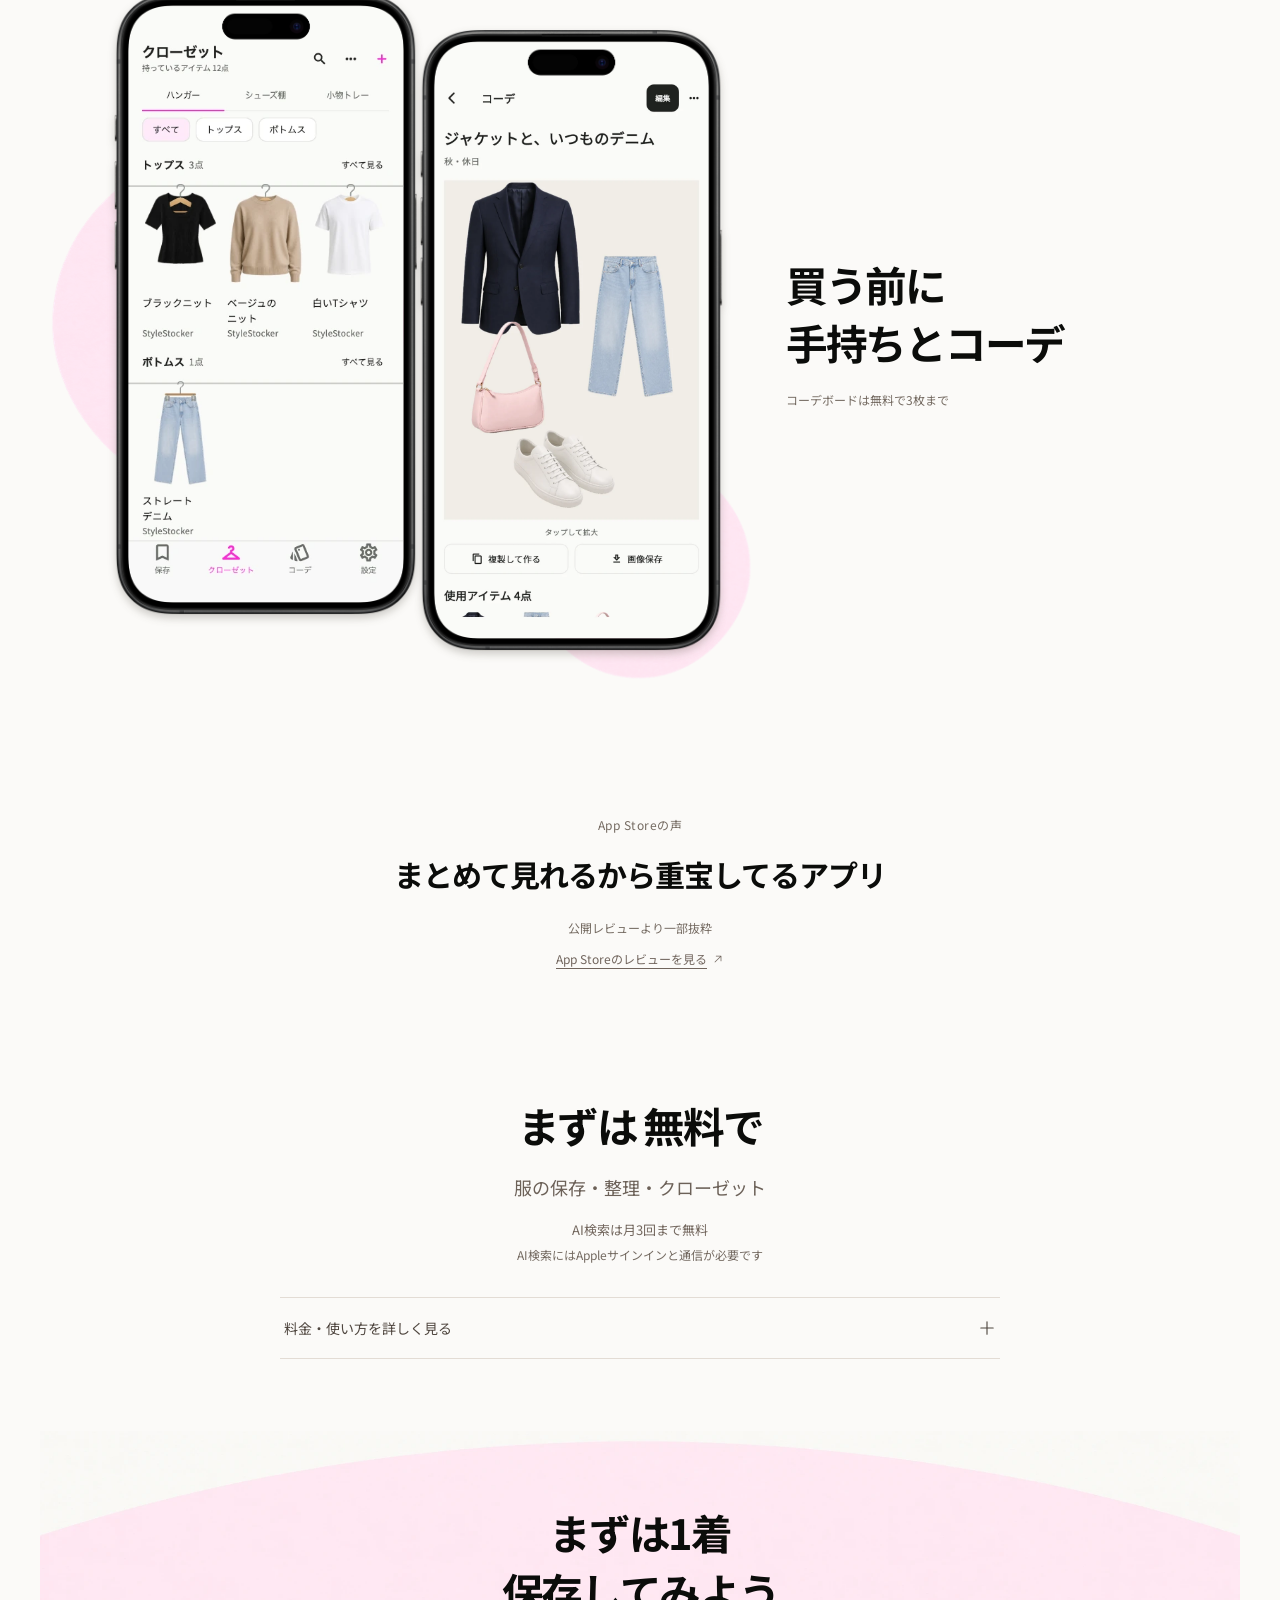
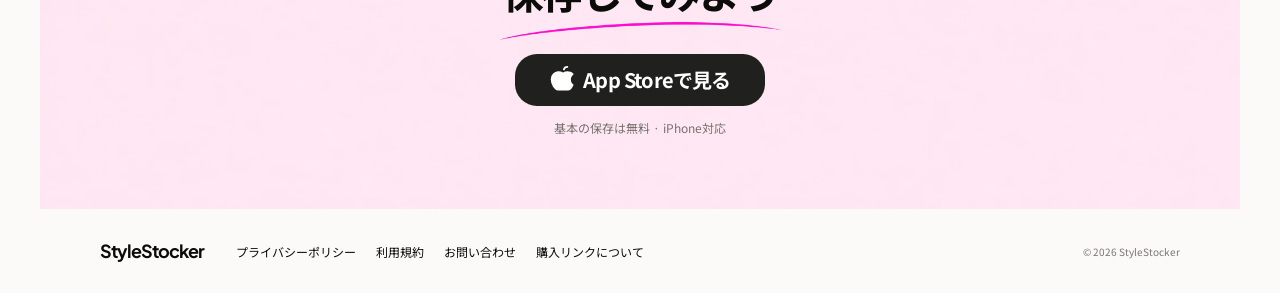
==== commit 342ce7fd: "Keep sharing chapter label concise on small phones" ====
--- a/docs/index.html
+++ b/docs/index.html
@@ -33,7 +33,7 @@
     />
     <meta name="twitter:card" content="summary_large_image" />
     <title>StyleStocker — いいなと思った服を もう忘れない</title>
-    <script type="module" crossorigin src="./lp-assets/index-BF9s4RMk.js"></script>
+    <script type="module" crossorigin src="./lp-assets/index-DCBCaVz4.js"></script>
     <link rel="stylesheet" crossorigin href="./lp-assets/index-C2XwNFrt.css">
   </head>
   <body>
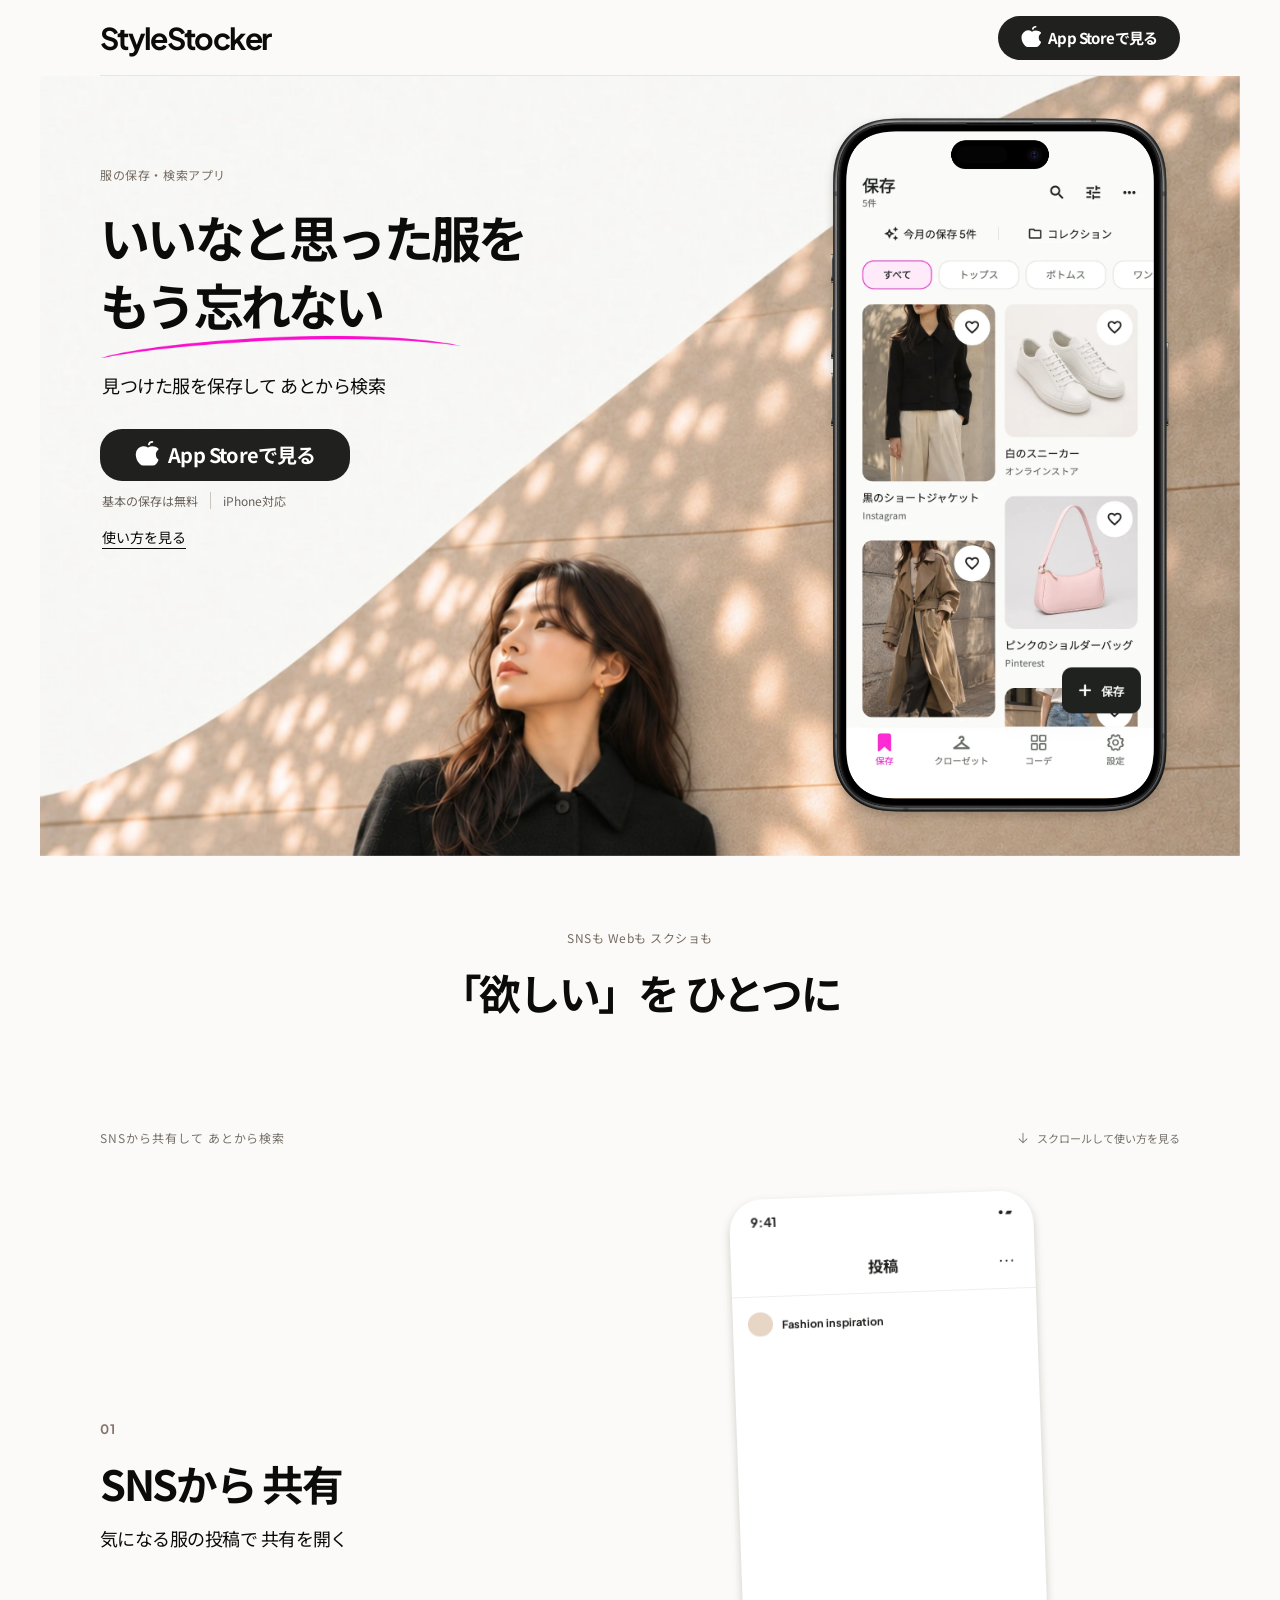
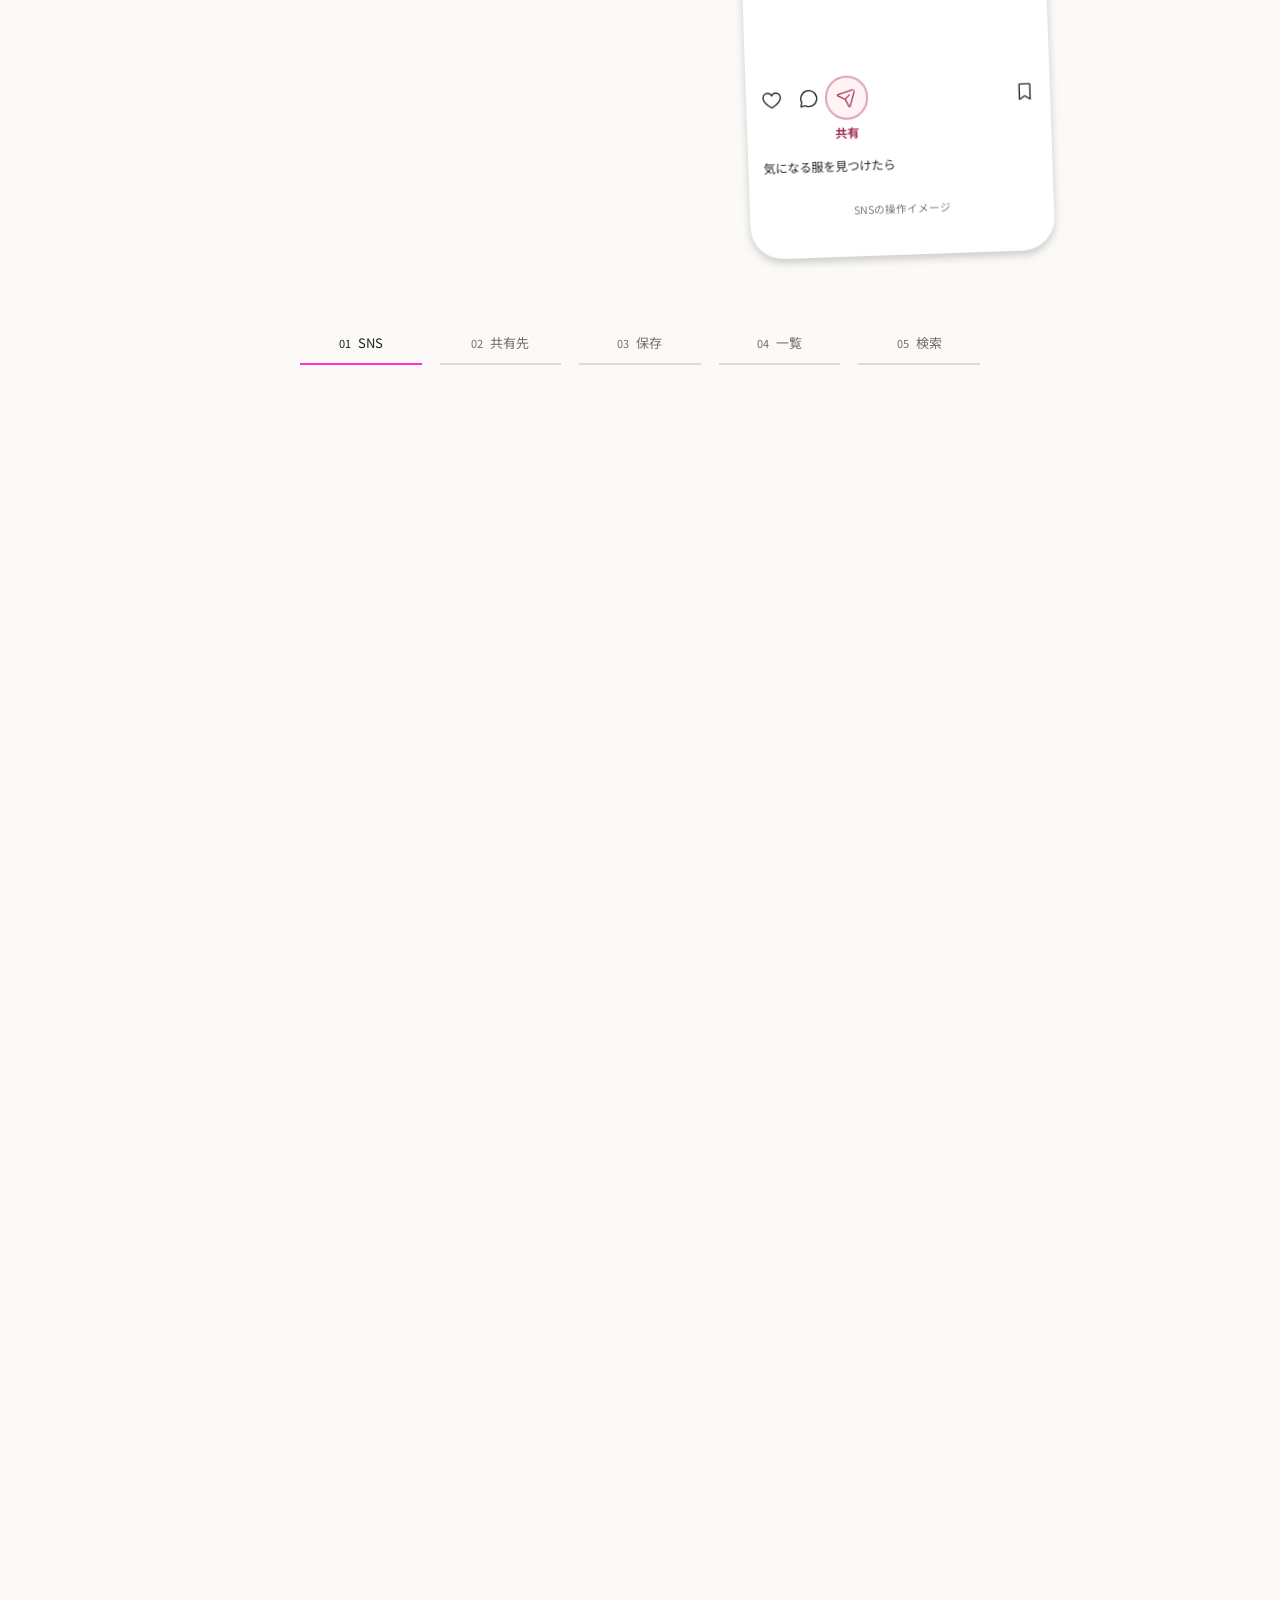
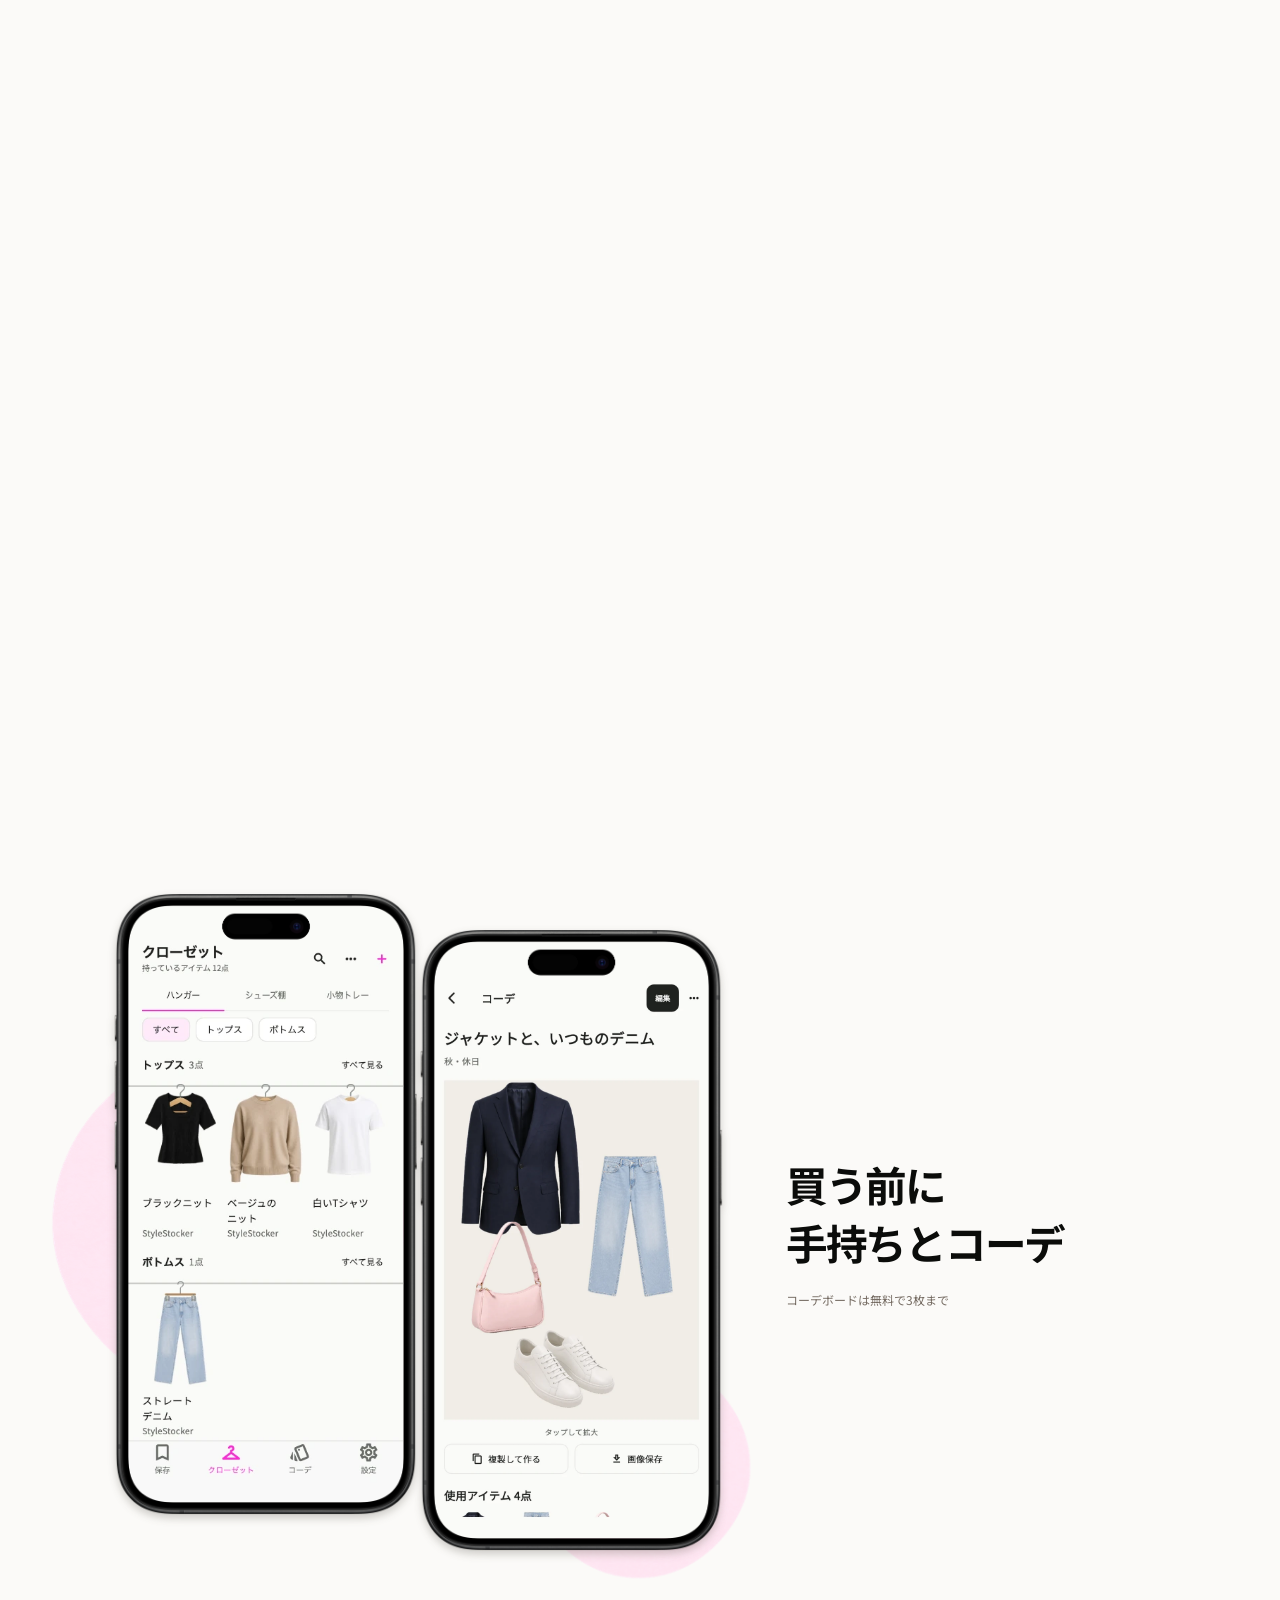
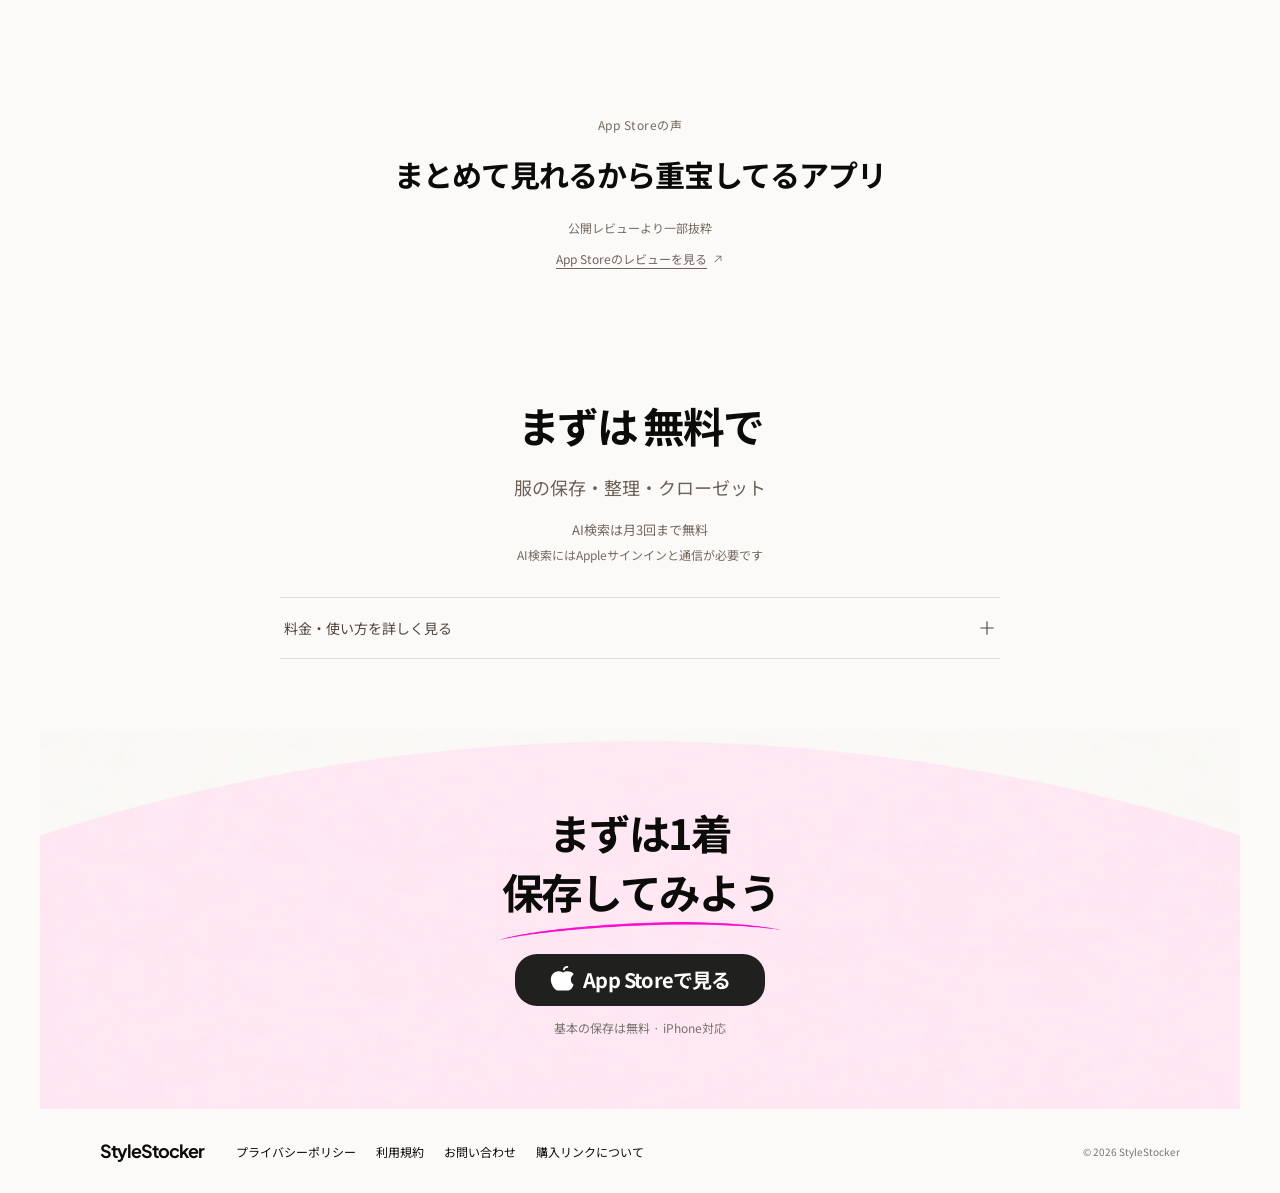
==== commit 782cccd0: "Show the save action and refine the landing page scroll sequence" ====
--- a/docs/index.html
+++ b/docs/index.html
@@ -33,8 +33,8 @@
     />
     <meta name="twitter:card" content="summary_large_image" />
     <title>StyleStocker — いいなと思った服を もう忘れない</title>
-    <script type="module" crossorigin src="./lp-assets/index-DCBCaVz4.js"></script>
-    <link rel="stylesheet" crossorigin href="./lp-assets/index-C2XwNFrt.css">
+    <script type="module" crossorigin src="./lp-assets/index-BtupM9sD.js"></script>
+    <link rel="stylesheet" crossorigin href="./lp-assets/index-H0xqVoN7.css">
   </head>
   <body>
     <div id="root"></div>
--- a/docs/lp-assets/index-H0xqVoN7.css
+++ b/docs/lp-assets/index-H0xqVoN7.css
@@ -0,0 +1 @@
+@font-face{font-family:Noto;src:url(./NotoSansJP-Regular-Dj7Y1Kgz.woff2) format("woff2");font-weight:400;font-display:swap}@font-face{font-family:Noto;src:url(./NotoSansJP-Bold-Dnm_D6lJ.woff2) format("woff2");font-weight:700;font-display:swap}@font-face{font-family:Jakarta;src:url(./PlusJakartaSans-Bold-CydF1e23.woff2) format("woff2");font-weight:700;font-display:swap}:root{font-family:Noto,Hiragino Sans,sans-serif;color:#0b0c0a;background:#fbfaf8;font-synthesis:none;scroll-behavior:smooth;--pink: #ff32cf;--cream: #fbfaf8;--ink: #20211e;--muted: #756b62}*{box-sizing:border-box}body{margin:0}a{color:inherit;text-underline-offset:5px}img{display:block;max-width:100%}h1,h2,p,figure{margin:0}a,summary,button{-webkit-tap-highlight-color:transparent}a:focus-visible,summary:focus-visible,button:focus-visible{outline:3px solid #a60086;outline-offset:4px}.lp{max-width:1200px;margin:auto;container-type:inline-size;background:var(--cream);--page-gutter: clamp(24px, 5cqw, 60px);--section-space: clamp(48px, 6cqw, 72px);--heading-size: clamp(28px, calc(20px + 1.8cqw) , 42px);--hero-heading-size: clamp(28px, calc(20px + 2.5cqw) , 50px);--body-size: clamp(14px, calc(12px + .5cqw) , 18px);--cta-width: clamp(208px, 32cqw, 250px);--cta-height: clamp(46px, 6cqw, 52px)}.skip-link{position:absolute;width:1px;height:1px;overflow:hidden;clip-path:inset(50%);white-space:nowrap}.skip-link:focus{position:fixed;top:12px;left:20px;z-index:30;width:auto;height:auto;clip-path:none;background:#fff;padding:12px}.wordmark{font-family:Jakarta,Noto,sans-serif;font-weight:700;text-decoration:none;line-height:1.2;letter-spacing:-.055em}.store-link{display:inline-flex;justify-content:center;align-items:center;gap:6px;width:var(--cta-width);max-width:100%;min-height:var(--cta-height);padding:10px 12px;border-radius:22px;color:#fff;background:var(--ink);text-decoration:none;white-space:nowrap;font-size:clamp(17px,calc(15px + .5cqw),20px);font-weight:700;letter-spacing:-.04em;line-height:1.3;transition:background .18s,transform .18s}.store-link svg{width:1.4em;height:1.4em;flex-shrink:0}.store-link:hover{background:#393a36;transform:translateY(-2px)}.headline-underline{position:relative;overflow:hidden}.headline-underline img{position:absolute;width:112.5%;left:-6.25%;max-width:none;height:auto;top:50%;transform:translateY(-50%)}.phone{position:absolute;aspect-ratio:511 / 968;filter:drop-shadow(0 4px 4px #302b203b)}.phone-screen{position:absolute;top:5.99%;left:11.55%;width:76.91%;height:88.02%;border-radius:10.69%/4.93%;object-fit:fill}.phone-bezel{position:absolute;top:0;right:0;bottom:0;left:0;width:100%;height:100%;pointer-events:none}.halo{filter:hue-rotate(13deg) saturate(1.2);position:absolute;object-fit:contain;z-index:0}@media(prefers-reduced-motion:reduce){:root{scroll-behavior:auto}*,*:before,*:after{transition:none!important}}.lp-reduced-motion{scroll-behavior:auto}.lp-reduced-motion *{transition:none!important}.motion-enabled .hero-backdrop{transform:translate3d(0,calc(var(--hero-progress, 0) * 24px),0) scale(calc(1 + var(--hero-progress, 0) * .035));transform-origin:45% 65%;will-change:transform}.motion-enabled .hero-phone{transform:translate3d(0,calc(var(--hero-progress, 0) * 64px),0) scale(calc(1 + var(--hero-progress, 0) * .06)) rotate(calc(var(--hero-progress, 0) * -2deg));transform-origin:50% 80%;will-change:transform}.motion-enabled .hero-copy{transform:translate3d(0,calc(var(--hero-progress, 0) * -28px),0)}.scroll-story{position:relative;height:500svh;scroll-margin-top:0;background:var(--cream)}.story-sticky{position:sticky;top:0;height:100svh;overflow:hidden;isolation:isolate}.story-topline{position:absolute;top:36px;left:var(--page-gutter);right:var(--page-gutter);display:flex;justify-content:space-between;gap:20px;color:#77716a;font-size:12px;letter-spacing:.08em;line-height:1.5}.story-scroll-hint{display:flex;align-items:center;gap:7px;font-size:11px;letter-spacing:0}.story-scroll-hint svg{width:14px;height:14px}.story-copies{position:absolute;top:48%;left:var(--page-gutter);width:39%;height:210px;transform:translateY(-50%);z-index:3;pointer-events:none}.story-copy{position:absolute;top:0;right:0;bottom:0;left:0;opacity:clamp(0,calc((var(--chapter-opacity) - .5) * 2),1);transform:translate3d(0,calc((1 - var(--chapter-opacity)) * 20px),0)}.story-copy[data-chapter="0"]{--chapter-opacity: var(--first-opacity, 1)}.story-copy[data-chapter="1"]{--chapter-opacity: var(--share-opacity, 0)}.story-copy[data-chapter="2"]{--chapter-opacity: var(--form-opacity, 0)}.story-copy[data-chapter="3"]{--chapter-opacity: var(--middle-opacity, 0)}.story-copy[data-chapter="4"]{--chapter-opacity: var(--last-opacity, 0)}.story-chapter-label{font-family:Jakarta,Noto,sans-serif;color:#85736d;font-size:13px;line-height:1.5;letter-spacing:.04em;margin-bottom:16px}.story-copy h2{font-size:var(--heading-size);line-height:1.3;font-weight:700;letter-spacing:-.055em;overflow-wrap:anywhere}.story-description{font-size:var(--body-size);line-height:1.8;letter-spacing:-.03em;margin-top:12px}.story-search-terms{color:var(--muted);font-size:12px;line-height:1.6;margin-top:10px}.story-description span{display:block}.story-device-stage{position:absolute;width:min(430px,42cqw,calc((100svh - 150px) * 511 / 968));aspect-ratio:511 / 968;top:48%;left:71%;transform:translate(-50%,-50%)}.story-halo{position:absolute;width:135%;max-width:none;left:-17.5%;top:19%;filter:hue-rotate(13deg) saturate(1.2);transform:scale(calc(.82 + var(--save-progress, 0) * .16));opacity:.85;z-index:-1}.story-device{top:0;right:0;bottom:0;left:0;width:100%;transform:translate3d(0,calc(var(--save-progress, 0) * -12px),0) scale(calc(1 + var(--save-progress, 0) * .065 - var(--search-progress, 0) * .035)) rotate(calc(-2deg + var(--save-progress, 0) * 2deg));will-change:transform}.story-screen-search{opacity:var(--search-progress, 0);pointer-events:none}.story-search-caption{position:absolute;display:flex;justify-content:center;align-items:center;gap:9px;width:max-content;max-width:112%;padding:15px 20px;background:#fff;border-radius:32px;box-shadow:0 4px 18px #2c1b1620;font-size:clamp(14px,1.65cqw,20px);font-weight:700;line-height:1.4;white-space:nowrap;pointer-events:none}.story-search-caption{top:39%;right:-8%;opacity:var(--search-progress, 0);transform:translate3d(calc((1 - var(--search-progress, 0)) * 24px),0,0)}.story-search-caption svg{width:23px;height:23px;color:var(--pink);flex-shrink:0}.story-chapters{position:absolute;bottom:28px;left:50%;transform:translate(-50%);width:min(680px,82%);display:grid;grid-template-columns:repeat(5,1fr);gap:18px;z-index:4}.story-chapters button{-webkit-appearance:none;-moz-appearance:none;appearance:none;border:0;border-bottom:2px solid #ded9d4;border-radius:0;padding:9px 2px;background:transparent;min-height:44px;font:inherit;font-size:13px;color:#756d65;cursor:pointer;transition:color .2s,border-color .2s}.story-chapters button span{margin-right:7px;font-size:11px}.story-chapters button[aria-current=step]{color:var(--ink, #20211e);border-color:var(--pink)}.story-chapters button:hover{color:#20211e}.story-chapters button:focus-visible{outline:3px solid #a60086;outline-offset:5px}.motion-enabled .wardrobe-visual .closet-phone{opacity:0;transform:translate3d(-26px,40px,0) rotate(-4deg);transition:opacity .8s,transform 1s cubic-bezier(.16,1,.3,1)}.motion-enabled .wardrobe-visual .outfit-phone{opacity:0;transform:translate3d(24px,58px,0) rotate(4deg);transition:opacity .8s .1s,transform 1s .1s cubic-bezier(.16,1,.3,1)}.motion-enabled .wardrobe-copy{opacity:0;transform:translate3d(0,25px,0);transition:opacity .8s .18s,transform .9s .18s cubic-bezier(.16,1,.3,1)}.motion-enabled .wardrobe-feature.is-revealed .phone,.motion-enabled .wardrobe-feature.is-revealed .wardrobe-copy{opacity:1;transform:none}.scroll-story--static{height:auto}.story-static-steps{display:grid;grid-template-columns:repeat(2,minmax(0,1fr));gap:36px;padding:var(--section-space) var(--page-gutter)}.story-static-steps article{min-width:0}.story-static-steps h2{font-size:clamp(24px,2.6cqw,32px);line-height:1.4;letter-spacing:-.055em}.story-static-steps .story-description{font-size:15px;margin-top:12px}.story-static-visual{position:relative;width:100%;max-width:250px;aspect-ratio:511 / 968;margin:25px auto 0;display:flex;align-items:center}.story-static-visual .phone{top:0;right:0;bottom:0;left:0;width:100%}@media(max-width:47.99rem){.story-topline{top:25px;left:0;right:0;justify-content:center;font-size:11px}.story-topline>p:first-child{display:none}.story-scroll-hint{display:flex}.story-copies{top:55px;left:var(--page-gutter);right:var(--page-gutter);width:auto;height:130px;transform:none;text-align:center}.story-chapter-label{font-size:11px;margin-bottom:10px}.story-copy h2{font-size:var(--heading-size);line-height:1.3}.story-description{font-size:15px;line-height:1.7;margin-top:13px}.story-device-stage{width:min(290px,76cqw,calc((100svh - 306px) * 511 / 968));top:calc(50% + 74px);left:50%}.story-search-caption{right:-5%;padding:12px 16px;font-size:15px;gap:7px}.story-search-caption svg{width:20px;height:20px}.story-chapters{bottom:22px;width:calc(100% - 2 * var(--page-gutter));gap:8px}.story-chapters button{font-size:11px}.story-chapters button span{font-size:10px;display:block;margin:0 0 3px}.story-static-steps{grid-template-columns:1fr;gap:56px;padding:var(--section-space) var(--page-gutter);text-align:center}.story-static-steps h2{font-size:var(--heading-size)}.story-static-visual{max-width:234px}}@media(prefers-reduced-motion:reduce){.hero-backdrop,.hero-phone,.hero-copy,.wardrobe-visual .phone,.wardrobe-copy{transform:none!important;opacity:1!important;will-change:auto}}.story-share-screen{overflow:hidden;container-type:inline-size;background:#fff}.story-share-screen--animated{opacity:calc(1 - var(--form-progress, 0))}.sns-example{color:#242422;font-size:5cqw;line-height:1.5}.sns-status{display:flex;justify-content:space-between;padding:5cqw 7cqw 6cqw;font:700 4.2cqw Jakarta,sans-serif}.sns-status span{font-size:3cqw}.sns-heading{position:relative;text-align:center;padding:3cqw 6cqw 5cqw;border-bottom:1px solid #eee;font-weight:700}.sns-heading svg{position:absolute;right:6cqw;width:7cqw;height:7cqw}.sns-author{display:flex;align-items:center;gap:3cqw;padding:5cqw;font:700 3.6cqw Jakarta,sans-serif}.sns-author>span{width:8cqw;height:8cqw;border-radius:50%;background:#e7d5c5}.sns-photo{display:block;width:100%;height:auto;aspect-ratio:1 / 1.05;object-fit:cover;object-position:55% center}.sns-actions{display:flex;align-items:flex-start;gap:5cqw;padding:6cqw 5cqw 2cqw}.sns-actions svg{width:7cqw;height:7cqw;flex-shrink:0}.sns-actions .sns-bookmark{margin-left:auto}.sns-share-action{display:grid;justify-items:center;gap:2cqw;color:#a53658;position:relative}.sns-share-action>svg{box-sizing:content-box;padding:3cqw;margin:-3cqw;border-radius:50%;outline:2px solid #dca3b5;background:#fff3f6}.sns-share-action>span{margin-top:3cqw;font-size:4cqw;font-weight:700}.sns-caption{padding:3cqw 5cqw;font-size:4cqw}.sns-example-note{padding:6cqw 5cqw;color:#827a72;font-size:3.5cqw;text-align:center}.sns-sheet{position:absolute;inset:auto 0 0;padding:3cqw 5cqw 12cqw;background:#f7f7f8;border-radius:7cqw 7cqw 0 0;box-shadow:0 -4px 30px #211b2330;color:#242422;transform:translateY(110%)}.story-share-screen--animated .sns-sheet{transform:translateY(calc((1 - var(--share-progress, 0)) * 110%))}.story-share-screen:not(.story-share-screen--animated).is-sharing .sns-sheet{transform:none}.sns-sheet-handle{width:12cqw;height:1.4cqw;margin:0 auto 7cqw;background:#c9c6c8;border-radius:4px}.sns-sheet-title{display:flex;align-items:center;gap:3cqw;font-size:5cqw;font-weight:700}.sns-sheet-title svg{width:6cqw;height:6cqw}.sns-sheet-prompt{margin:7cqw 0;text-align:center;font-size:5cqw;font-weight:700}.sns-share-apps{display:grid;grid-template-columns:1fr 1.35fr 1fr;align-items:start;gap:3cqw}.sns-share-app{text-align:center;font:700 3.5cqw Jakarta,Noto,sans-serif}.sns-share-app>img,.sns-share-app>span{display:flex;align-items:center;justify-content:center;width:20cqw;height:20cqw;margin:0 auto 4cqw;border-radius:5cqw}.sns-share-app--selected>img{outline:2px solid #c96e90;outline-offset:1.5cqw}.sns-share-app--selected>p{color:#a53658}.sns-share-app--muted{color:#777}.sns-share-app--muted>span{background:#e9e8eb}.sns-share-app svg{width:9cqw;height:9cqw}.sns-sheet-note{margin-top:9cqw;font-size:3.4cqw;text-align:center;color:#827a72}.story-save-screen{overflow:hidden;container-type:inline-size;background:#dedcdd;color:#20211e;pointer-events:none}.story-save-screen--animated{opacity:var(--form-opacity, 0)}.story-save-screen:not([aria-hidden=true]){pointer-events:auto}.save-demo-status{display:flex;justify-content:space-between;padding:5cqw 7cqw;font:700 4.2cqw Jakarta,sans-serif}.save-demo-status span{font-size:3cqw}.save-demo-form{position:absolute;top:10%;right:4%;bottom:4%;left:4%;padding:6cqw 5cqw 4cqw;border-radius:6cqw;background:#fafaf9;display:flex;flex-direction:column;gap:4cqw}.save-demo-heading{display:flex;align-items:center;justify-content:space-between;font-size:5.3cqw;line-height:1.5;font-weight:700}.save-demo-heading svg{width:6cqw;height:6cqw}.save-demo-photo{display:block;width:100%;flex:1;min-height:0;object-fit:cover;object-position:55% center;border-radius:3cqw}.save-demo-fields{font-size:4cqw;line-height:1.5}.save-demo-fields>p{font-weight:700;margin-bottom:2cqw}.save-demo-fields>div{padding:3cqw;border:1px solid #d6d3d3;border-radius:2cqw;background:#fff}.save-demo-pro-note{color:#807b7b;font-size:3cqw;line-height:1.5}.save-demo-button{position:relative;border:0;border-radius:3cqw;background:#20211e;color:#fff;padding:5cqw 2cqw;font:700 5cqw Noto,sans-serif;line-height:1.5;box-shadow:0 0 0 1.5cqw #e9cbd6;cursor:pointer;flex-shrink:0}.save-demo-button:focus-visible{outline:2px solid #ad3b65;outline-offset:4px}.story-save-screen--animated .save-demo-button{transform:scale(calc(1 - var(--tap-progress, 0) * (1 - var(--saved-progress, 0)) * .04));box-shadow:0 0 0 calc(1.5cqw + var(--tap-progress, 0) * .7cqw) #e9cbd6}.save-demo-button:after{content:"";position:absolute;width:10cqw;height:10cqw;border-radius:50%;border:1px solid #fff;background:#ffffff26;top:50%;left:50%;transform:translate(-50%,-50%) scale(calc(.3 + var(--tap-progress, 0) * 1.5));opacity:0;pointer-events:none}.story-save-screen--animated .save-demo-button:after{opacity:calc(var(--tap-progress, 0) * (1 - var(--saved-progress, 0)) * .85)}.save-demo-example-note{text-align:center;color:#827a72;font-size:3cqw;line-height:1.5}.save-demo-success{position:absolute;top:10%;right:4%;bottom:4%;left:4%;border-radius:6cqw;background:#fafaf9;display:flex;flex-direction:column;align-items:center;justify-content:center;gap:5cqw;opacity:var(--saved-progress, 0);pointer-events:none;color:#3a3636;font-size:5.3cqw;font-weight:700}.save-demo-success svg{width:19cqw;height:19cqw;color:#a94f73;transform:scale(calc(.8 + var(--saved-progress, 0) * .2))}.story-added-screen{pointer-events:none}.story-added-screen--animated{opacity:var(--middle-opacity, 0)}.story-added-placeholder,.story-added-item{position:absolute;left:5.33%;top:61.39%;width:43.07%;height:26.54%;border-radius:7%/5.25%}.story-added-placeholder{display:none;background:#fafbf9}.story-added-item{background-size:232.18% 376.79%;background-position:9.36% 83.57%;outline:2px solid #c6819d;outline-offset:2px}.story-added-screen--animated .story-added-placeholder{display:block}.story-added-screen--animated .story-added-item{opacity:var(--added-progress, 0);transform:translateY(calc((1 - var(--added-progress, 0)) * 8%))}.story-transfer-screen{pointer-events:none}.story-transfer-item{position:absolute;left:calc(9% - var(--transfer-progress, 0) * 3.67%);top:calc(18% + var(--transfer-progress, 0) * 43.39%);width:calc(82% - var(--transfer-progress, 0) * 38.93%);height:calc(44% - var(--transfer-progress, 0) * 17.46%);object-fit:cover;object-position:55% center;border-radius:7%/5.25%;opacity:var(--transfer-opacity, 0);transform:translateY(calc(var(--transfer-lift, 0) * -12%)) rotate(calc((1 - var(--transfer-progress, 0)) * -2deg));box-shadow:0 calc(var(--transfer-lift, 0) * 9px) calc(var(--transfer-lift, 0) * 20px) #3b24302b}.site-header{min-height:clamp(64px,8cqw,76px);margin-inline:var(--page-gutter);display:flex;align-items:center;justify-content:space-between;gap:12px;border-bottom:1px solid #e7e5e3}.site-header .wordmark{font-size:clamp(20px,calc(14px + 1.4cqw),30px)}.site-header nav{flex-shrink:0}.store-link--compact{width:clamp(135px,23cqw,182px);min-height:44px;font-size:clamp(11px,calc(9px + .6cqw),15px);border-radius:22px;gap:4px}.store-link--compact svg{width:1.6em;height:1.6em}.hero{position:relative;min-height:clamp(680px,65cqw,780px);display:grid;grid-template-columns:1.1fr 1fr;align-items:start;padding-inline:var(--page-gutter);isolation:isolate;overflow:hidden}.hero-backdrop{position:absolute;top:0;right:0;bottom:0;left:0;width:100%;height:100%;object-fit:cover;object-position:center 20%;z-index:-1}.hero-copy{position:relative;min-width:0;z-index:2;padding-top:clamp(48px,7.5cqw,90px)}.hero h1{font-size:var(--hero-heading-size);line-height:1.36;letter-spacing:-.055em;font-weight:700;overflow-wrap:anywhere}.hero h1 span{display:block}.hero-kicker{font-size:12px;line-height:1.5;letter-spacing:.05em;color:var(--muted);margin-bottom:clamp(12px,1.5cqw,18px)}.hero-copy .headline-underline{width:min(360px,72%);height:clamp(19px,2cqw,24px);margin:-4px 0 12px}.hero-tagline{margin:0 0 clamp(21px,2.4cqw,28px) 2px;font-size:var(--body-size);line-height:1.7;letter-spacing:-.025em}.hero-reassurance{margin:10px 0 0 2px;font-size:12px;line-height:1.6;color:#68615a}.hero-reassurance span{border-left:1px solid #ccc5bf;padding-left:12px;margin-left:12px}.how-link{display:flex;align-items:center;width:max-content;min-height:44px;font-size:14px;line-height:1.5;margin:6px 0 0 2px;text-decoration-thickness:1px}.hero-phone{position:relative;width:min(400px,40cqw);justify-self:end;margin-top:10px;margin-right:-20px}.problems{padding:var(--section-space) var(--page-gutter);text-align:center}.section-eyebrow{font-size:12px;line-height:1.6;letter-spacing:.04em;color:var(--muted);margin-bottom:16px}.problems h2,.wardrobe-copy h2,.pricing-main h2,.closing h2{font-size:var(--heading-size);line-height:1.4;letter-spacing:-.055em}.wardrobe-feature{overflow:clip;position:relative;display:grid;grid-template-columns:minmax(0,1.65fr) minmax(0,1fr);align-items:center;gap:clamp(24px,3cqw,36px);padding:var(--section-space) var(--page-gutter)}.wardrobe-visual{position:relative;min-width:0;width:100%;aspect-ratio:1 / 1.13}.wardrobe-visual .phone{width:55%}.closet-phone{left:-2%;top:0}.outfit-phone{left:45%;top:clamp(24px,3cqw,36px)}.wardrobe-copy{position:relative;z-index:2;min-width:0}.feature-note{font-size:12px;line-height:1.7;color:var(--muted);margin-top:18px}.wardrobe-visual .halo{opacity:.65}.halo--closet{width:60%;height:auto;top:22%;left:-10%}.halo--outfit{width:38%;height:auto;top:65%;left:64%}.trust{max-width:960px;margin:auto;padding:calc(var(--section-space) * .6) var(--page-gutter);text-align:center}.trust blockquote{margin:0;font-size:clamp(22px,calc(18px + 1cqw),30px);line-height:1.65;font-weight:700;letter-spacing:-.035em}.review-attribution{color:var(--muted);font-size:12px;line-height:1.6;margin-top:18px}.review-source-link{display:inline-flex;align-items:center;gap:5px;min-height:44px;font-size:12px;line-height:1.5;color:#71655d;text-underline-offset:4px}.pricing-faq{max-width:840px;margin:auto;padding:var(--section-space) var(--page-gutter)}.pricing-main{text-align:center}.free-scope-line{color:#6c6158;font-size:var(--body-size);line-height:1.7;margin-top:18px}.ai-allowance{color:#73675e;font-size:13px;line-height:1.7;margin-top:16px}.ai-requirement{color:var(--muted);font-size:12px;line-height:1.7;margin-top:4px}.faq-disclosure{margin-top:32px;border-top:1px solid #e3dcd5;border-bottom:1px solid #e3dcd5}.faq-disclosure summary{display:flex;justify-content:space-between;align-items:center;list-style:none;font-size:14px;line-height:1.6;cursor:pointer;gap:16px;padding:12px 4px;color:#4f463f}.faq-disclosure>summary{min-height:60px}.faq-disclosure summary::-webkit-details-marker{display:none}.faq-disclosure summary svg{width:18px;height:18px;flex-shrink:0;transition:transform .2s}.faq-disclosure[open]>summary svg,.faq details[open]>summary svg{transform:rotate(45deg)}.faq{padding:8px 0 16px}.faq details{border-top:1px solid #e0ddda}.faq summary{min-height:52px}.faq details>p{padding:4px 4px 18px;font-size:14px;line-height:1.85;color:#4c4b47}.closing{position:relative;text-align:center;isolation:isolate}.closing-background{filter:hue-rotate(18deg);position:absolute;top:0;right:0;bottom:0;left:0;width:100%;height:100%;z-index:-1}.closing-content{padding:var(--section-space) var(--page-gutter)}.closing .headline-underline{width:min(280px,60cqw);height:20px;margin:0 auto 14px}.platform-note{display:block;color:#75716e;font-size:12px;margin-top:12px;line-height:1.6}.site-footer{padding:20px var(--page-gutter);display:flex;align-items:center;gap:12px 32px;flex-wrap:wrap;position:relative;font-size:12px}.site-footer .wordmark{font-size:18px}.footer-links{display:flex;flex-wrap:wrap;align-items:center;gap:0 20px}.footer-links>a,.purchase-info>summary{display:flex;align-items:center;min-height:44px;text-decoration:none}.purchase-info>summary{cursor:pointer;list-style:none}.purchase-info>summary::-webkit-details-marker{display:none}.purchase-content{position:absolute;bottom:100%;left:var(--page-gutter);right:var(--page-gutter);z-index:10;background:#fff;padding:20px;font-size:13px;line-height:1.8;box-shadow:0 2px 20px #0002;border:1px solid #e0ddda;overflow-wrap:anywhere}.purchase-content img{margin-top:12px}.copyright{margin-left:auto;color:#797570;font-size:10px;white-space:nowrap}.motion-enabled .reveal-on-scroll{opacity:0;transform:translate3d(0,20px,0);transition:opacity .8s,transform .9s cubic-bezier(.16,1,.3,1)}.motion-enabled .reveal-on-scroll.is-revealed,.motion-enabled .reveal-on-scroll:focus-within{opacity:1;transform:none}@media(max-width:47.99rem){.hero{display:flex;flex-direction:column;min-height:0;padding-bottom:14px}.hero-backdrop{height:clamp(510px,85cqw,650px);top:auto;object-position:100% bottom}.hero-copy{width:100%;padding-top:28px}.hero h1{line-height:1.32}.hero-copy .headline-underline{width:min(320px,69%)}.hero-phone{width:clamp(218px,64cqw,340px);flex-shrink:0;margin:-30px calc(-1 * var(--page-gutter) - 4px) 0 auto}.wardrobe-feature{grid-template-columns:minmax(0,1fr);gap:28px}.wardrobe-copy{order:-1;text-align:center}.wardrobe-visual{max-width:440px;margin-inline:auto}.trust blockquote span{display:block}.footer-links{width:100%;order:1}}@media(max-width:374px){.hero-backdrop{object-position:65% bottom}}
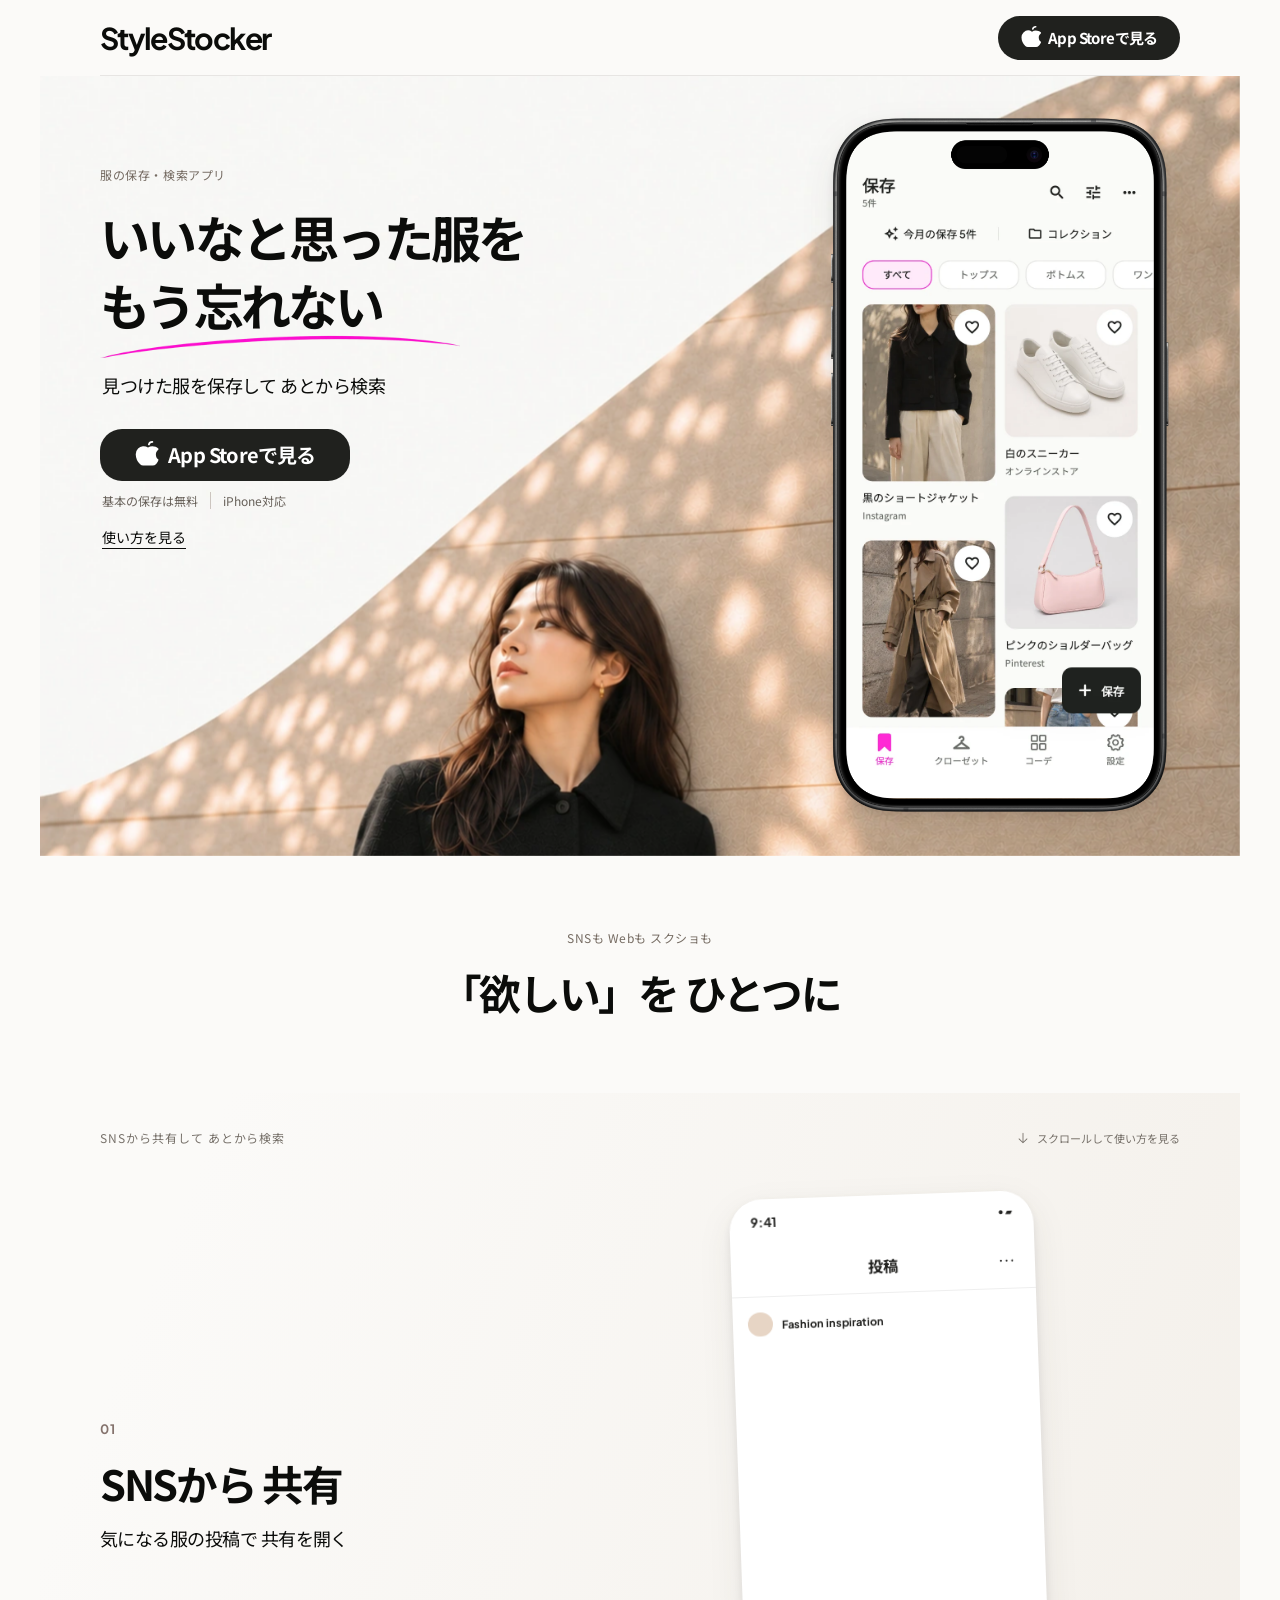
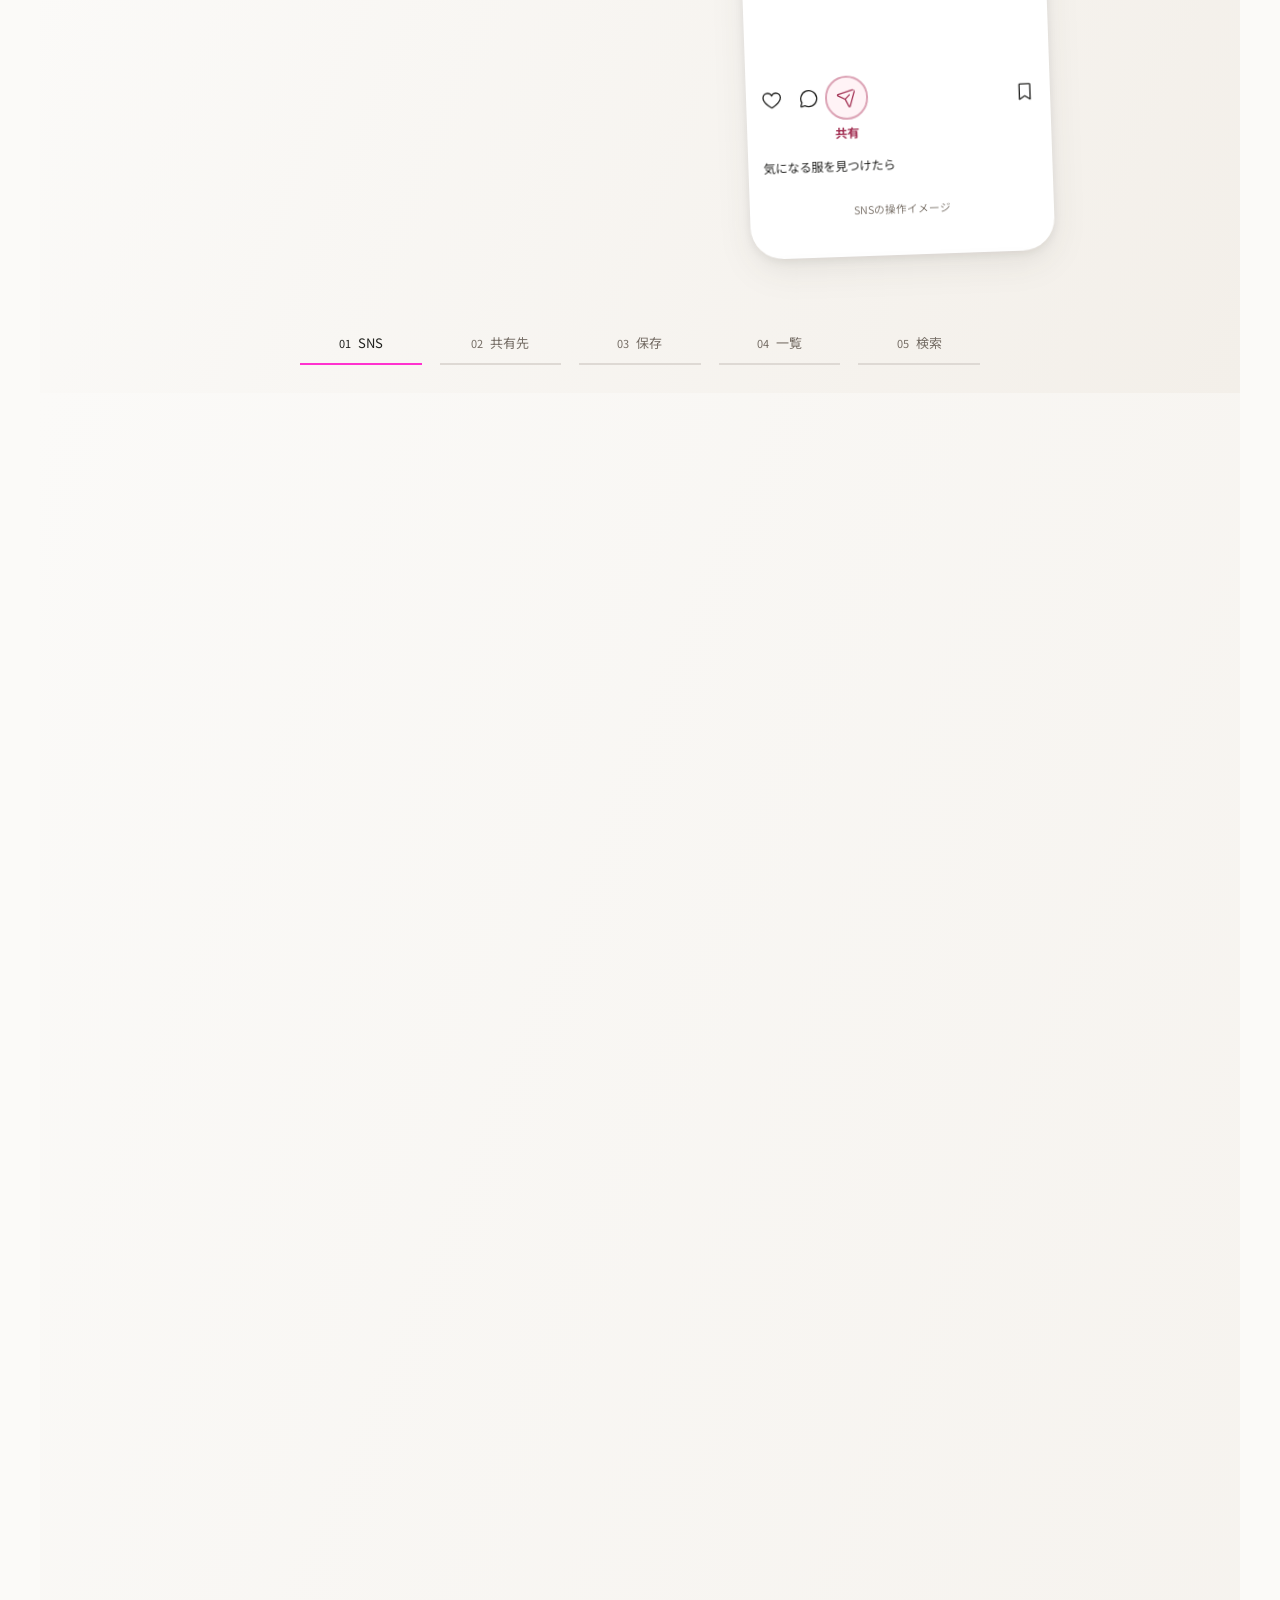
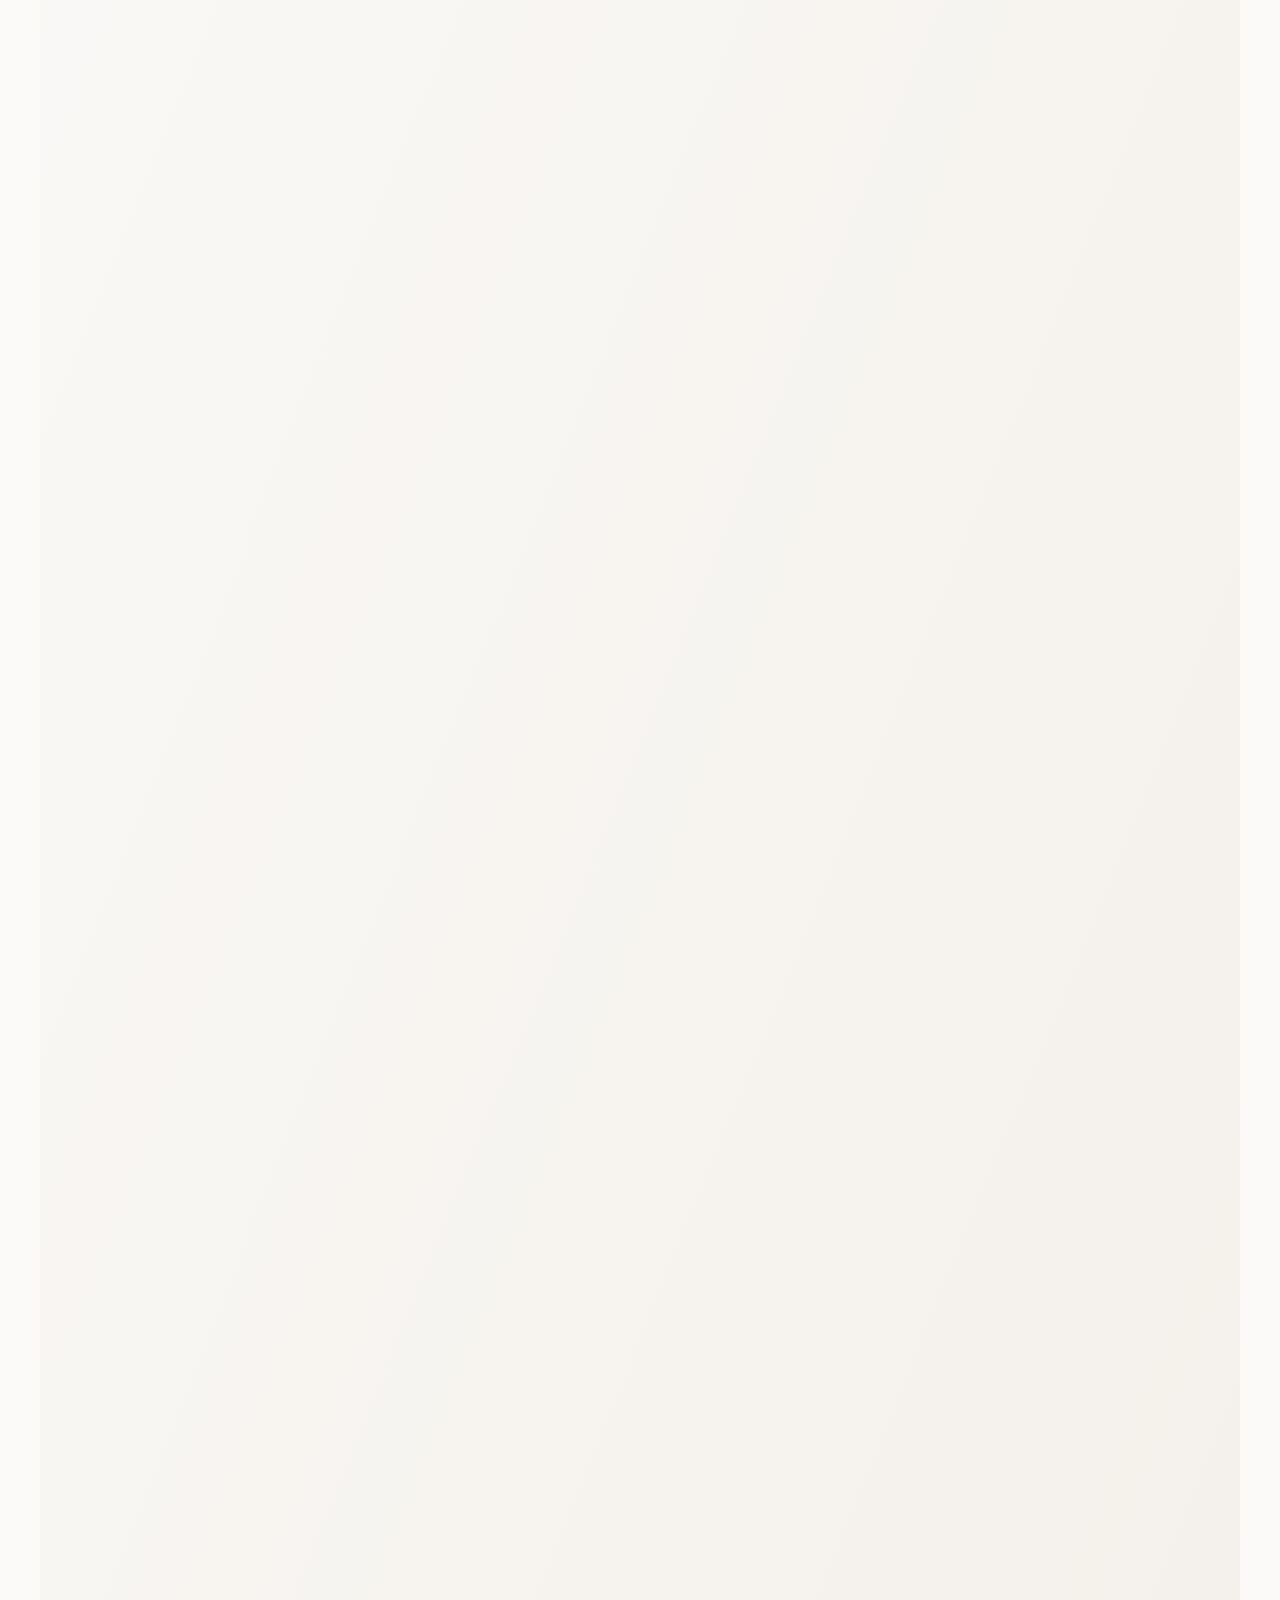
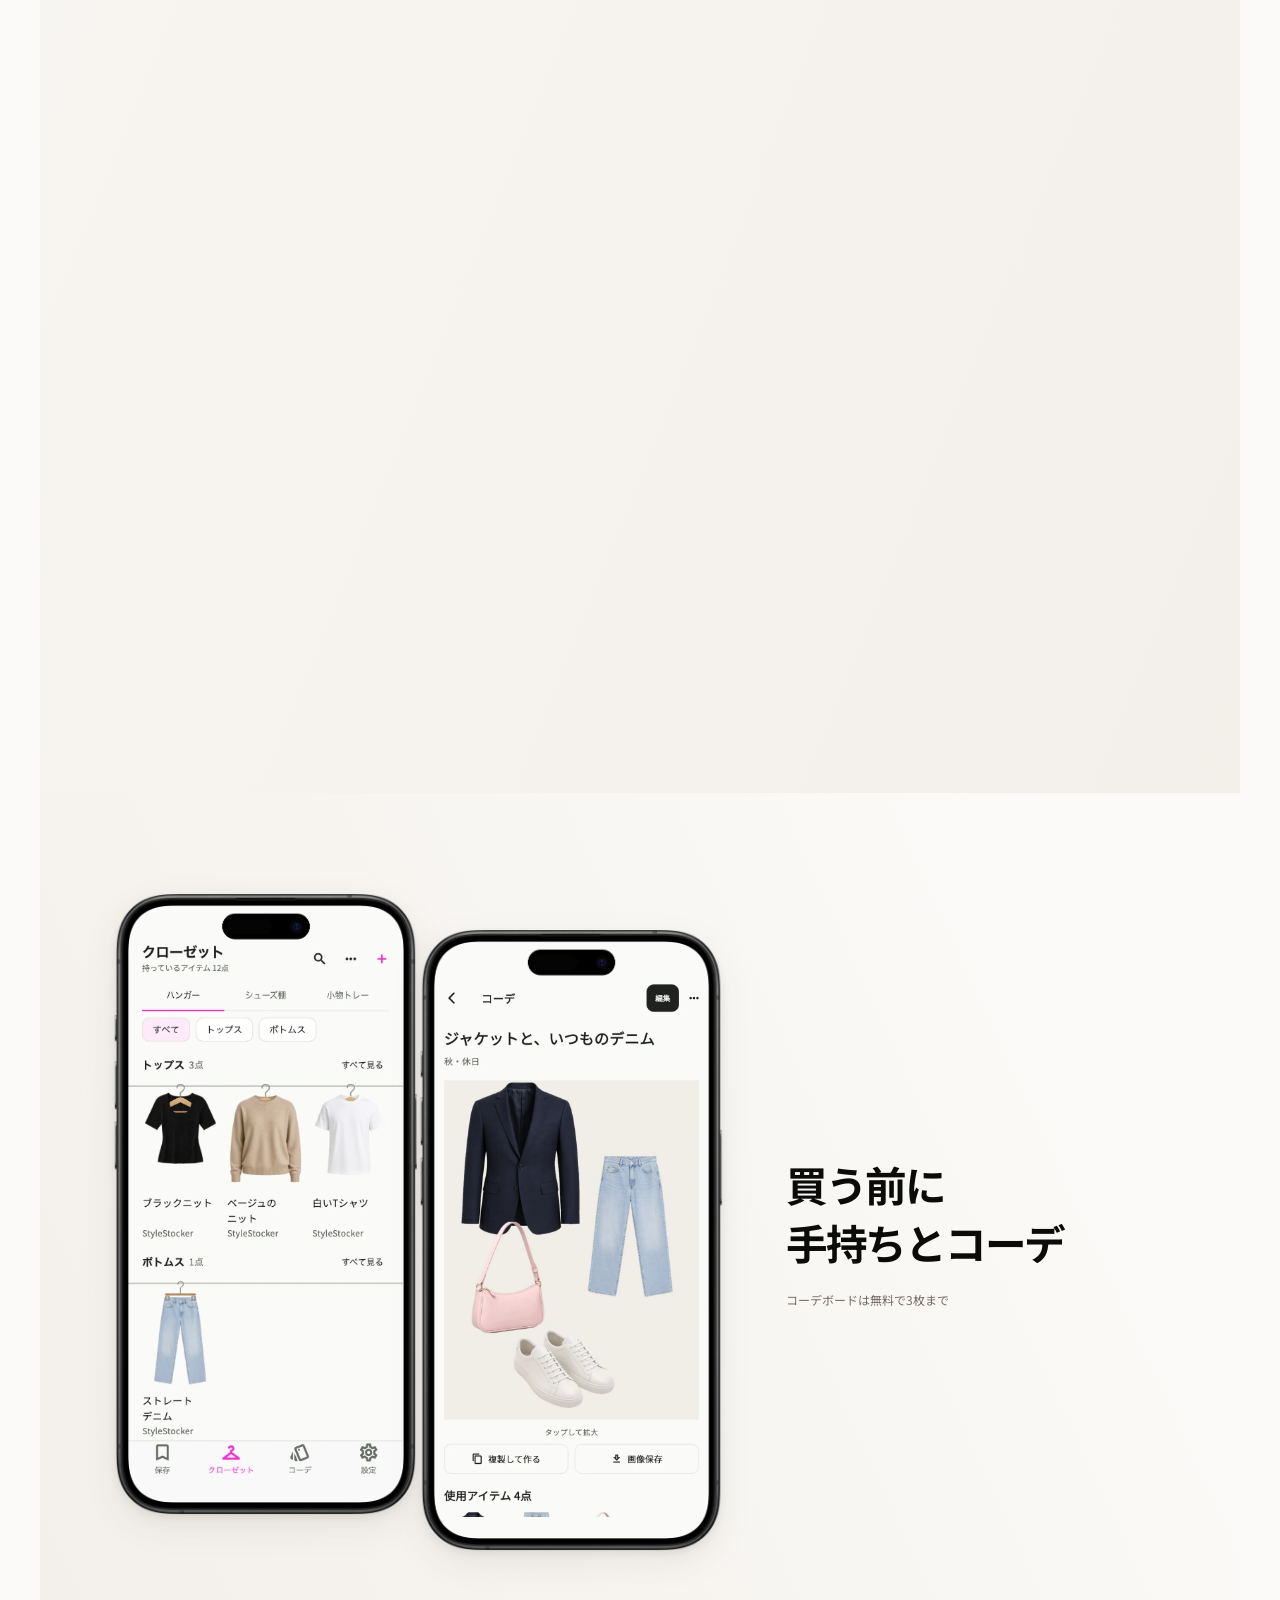
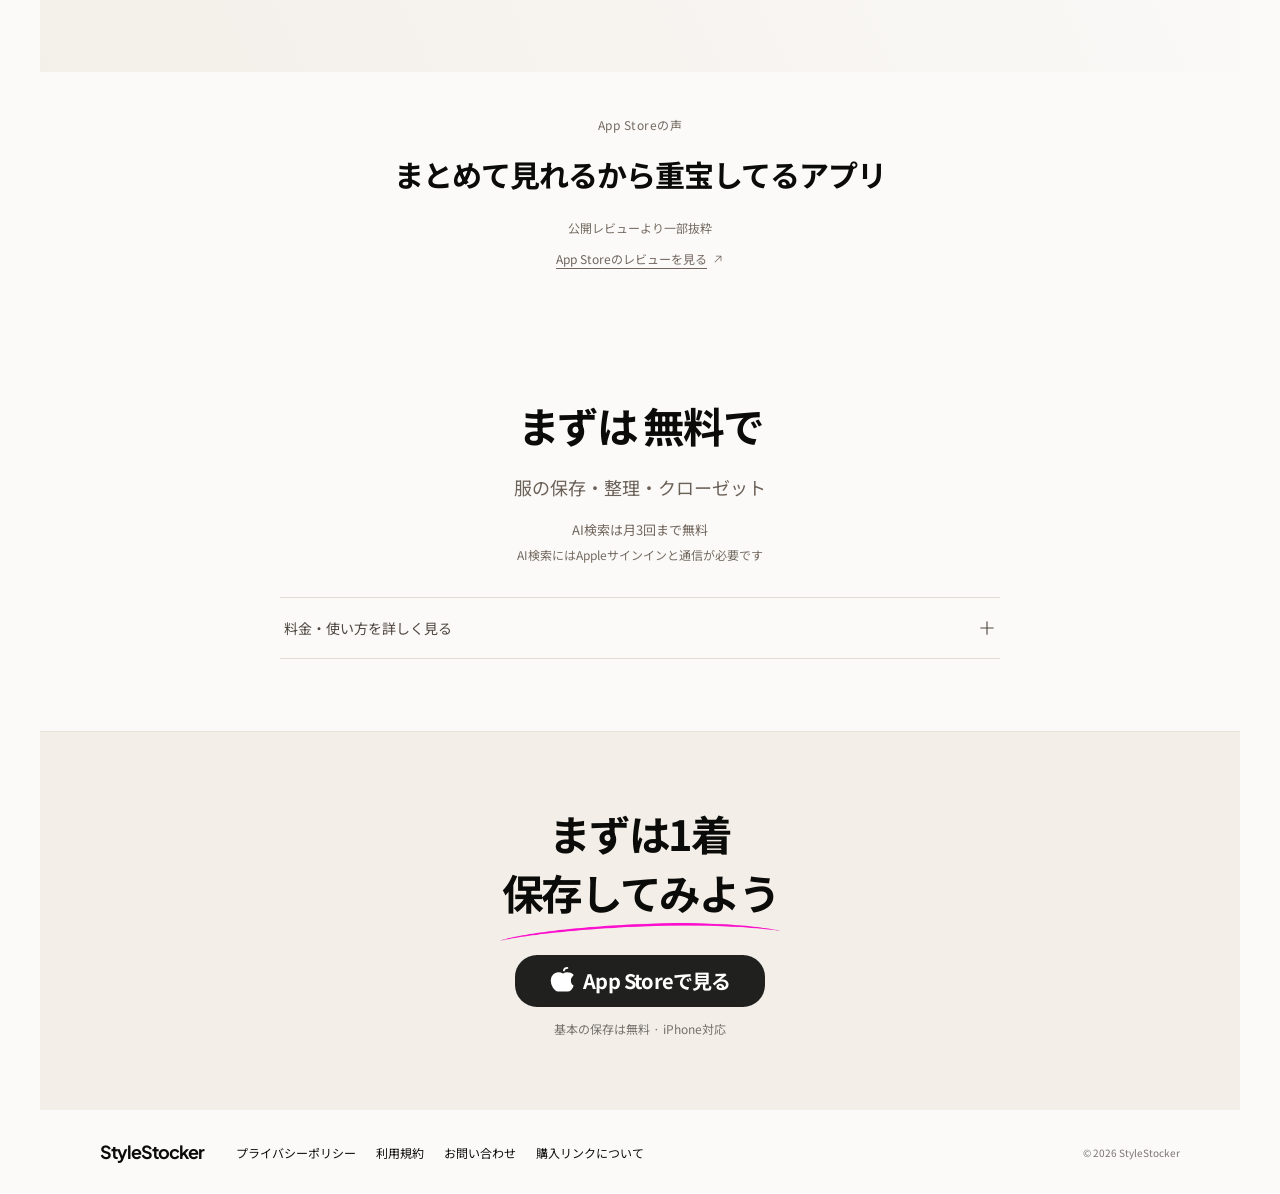
==== commit 457fafb8: "Replace decorative pink halos with quiet editorial backgrounds" ====
--- a/docs/index.html
+++ b/docs/index.html
@@ -33,8 +33,8 @@
     />
     <meta name="twitter:card" content="summary_large_image" />
     <title>StyleStocker — いいなと思った服を もう忘れない</title>
-    <script type="module" crossorigin src="./lp-assets/index-BtupM9sD.js"></script>
-    <link rel="stylesheet" crossorigin href="./lp-assets/index-H0xqVoN7.css">
+    <script type="module" crossorigin src="./lp-assets/index-CsZpdgpC.js"></script>
+    <link rel="stylesheet" crossorigin href="./lp-assets/index-OGPkujbP.css">
   </head>
   <body>
     <div id="root"></div>
--- a/docs/lp-assets/index-OGPkujbP.css
+++ b/docs/lp-assets/index-OGPkujbP.css
@@ -0,0 +1 @@
+@font-face{font-family:Noto;src:url(./NotoSansJP-Regular-Dj7Y1Kgz.woff2) format("woff2");font-weight:400;font-display:swap}@font-face{font-family:Noto;src:url(./NotoSansJP-Bold-Dnm_D6lJ.woff2) format("woff2");font-weight:700;font-display:swap}@font-face{font-family:Jakarta;src:url(./PlusJakartaSans-Bold-CydF1e23.woff2) format("woff2");font-weight:700;font-display:swap}:root{font-family:Noto,Hiragino Sans,sans-serif;color:#0b0c0a;background:#fbfaf8;font-synthesis:none;scroll-behavior:smooth;--pink: #ff32cf;--cream: #fbfaf8;--ink: #20211e;--muted: #756b62}*{box-sizing:border-box}body{margin:0}a{color:inherit;text-underline-offset:5px}img{display:block;max-width:100%}h1,h2,p,figure{margin:0}a,summary,button{-webkit-tap-highlight-color:transparent}a:focus-visible,summary:focus-visible,button:focus-visible{outline:3px solid #a60086;outline-offset:4px}.lp{max-width:1200px;margin:auto;container-type:inline-size;background:var(--cream);--page-gutter: clamp(24px, 5cqw, 60px);--section-space: clamp(48px, 6cqw, 72px);--heading-size: clamp(28px, calc(20px + 1.8cqw) , 42px);--hero-heading-size: clamp(28px, calc(20px + 2.5cqw) , 50px);--body-size: clamp(14px, calc(12px + .5cqw) , 18px);--cta-width: clamp(208px, 32cqw, 250px);--cta-height: clamp(46px, 6cqw, 52px)}.skip-link{position:absolute;width:1px;height:1px;overflow:hidden;clip-path:inset(50%);white-space:nowrap}.skip-link:focus{position:fixed;top:12px;left:20px;z-index:30;width:auto;height:auto;clip-path:none;background:#fff;padding:12px}.wordmark{font-family:Jakarta,Noto,sans-serif;font-weight:700;text-decoration:none;line-height:1.2;letter-spacing:-.055em}.store-link{display:inline-flex;justify-content:center;align-items:center;gap:6px;width:var(--cta-width);max-width:100%;min-height:var(--cta-height);padding:10px 12px;border-radius:22px;color:#fff;background:var(--ink);text-decoration:none;white-space:nowrap;font-size:clamp(17px,calc(15px + .5cqw),20px);font-weight:700;letter-spacing:-.04em;line-height:1.3;transition:background .18s,transform .18s}.store-link svg{width:1.4em;height:1.4em;flex-shrink:0}.store-link:hover{background:#393a36;transform:translateY(-2px)}.headline-underline{position:relative;overflow:hidden}.headline-underline img{position:absolute;width:112.5%;left:-6.25%;max-width:none;height:auto;top:50%;transform:translateY(-50%)}.phone{position:absolute;aspect-ratio:511 / 968;filter:drop-shadow(0 12px 16px #29231c14) drop-shadow(0 3px 4px #29231c12)}.phone-screen{position:absolute;top:5.99%;left:11.55%;width:76.91%;height:88.02%;border-radius:10.69%/4.93%;object-fit:fill}.phone-bezel{position:absolute;top:0;right:0;bottom:0;left:0;width:100%;height:100%;pointer-events:none}@media(prefers-reduced-motion:reduce){:root{scroll-behavior:auto}*,*:before,*:after{transition:none!important}}.lp-reduced-motion{scroll-behavior:auto}.lp-reduced-motion *{transition:none!important}.motion-enabled .hero-backdrop{transform:translate3d(0,calc(var(--hero-progress, 0) * 24px),0) scale(calc(1 + var(--hero-progress, 0) * .035));transform-origin:45% 65%;will-change:transform}.motion-enabled .hero-phone{transform:translate3d(0,calc(var(--hero-progress, 0) * 64px),0) scale(calc(1 + var(--hero-progress, 0) * .06)) rotate(calc(var(--hero-progress, 0) * -2deg));transform-origin:50% 80%;will-change:transform}.motion-enabled .hero-copy{transform:translate3d(0,calc(var(--hero-progress, 0) * -28px),0)}.scroll-story{position:relative;height:500svh;scroll-margin-top:0;background:linear-gradient(112deg,var(--cream) 12%,#f3efe9 100%)}.story-sticky{position:sticky;top:0;height:100svh;overflow:hidden;isolation:isolate;background:inherit}.story-topline{position:absolute;top:36px;left:var(--page-gutter);right:var(--page-gutter);display:flex;justify-content:space-between;gap:20px;color:#77716a;font-size:12px;letter-spacing:.08em;line-height:1.5}.story-scroll-hint{display:flex;align-items:center;gap:7px;font-size:11px;letter-spacing:0}.story-scroll-hint svg{width:14px;height:14px}.story-copies{position:absolute;top:48%;left:var(--page-gutter);width:39%;height:210px;transform:translateY(-50%);z-index:3;pointer-events:none}.story-copy{position:absolute;top:0;right:0;bottom:0;left:0;opacity:clamp(0,calc((var(--chapter-opacity) - .5) * 2),1);transform:translate3d(0,calc((1 - var(--chapter-opacity)) * 20px),0)}.story-copy[data-chapter="0"]{--chapter-opacity: var(--first-opacity, 1)}.story-copy[data-chapter="1"]{--chapter-opacity: var(--share-opacity, 0)}.story-copy[data-chapter="2"]{--chapter-opacity: var(--form-opacity, 0)}.story-copy[data-chapter="3"]{--chapter-opacity: var(--middle-opacity, 0)}.story-copy[data-chapter="4"]{--chapter-opacity: var(--last-opacity, 0)}.story-chapter-label{font-family:Jakarta,Noto,sans-serif;color:#85736d;font-size:13px;line-height:1.5;letter-spacing:.04em;margin-bottom:16px}.story-copy h2{font-size:var(--heading-size);line-height:1.3;font-weight:700;letter-spacing:-.055em;overflow-wrap:anywhere}.story-description{font-size:var(--body-size);line-height:1.8;letter-spacing:-.03em;margin-top:12px}.story-search-terms{color:var(--muted);font-size:12px;line-height:1.6;margin-top:10px}.story-description span{display:block}.story-device-stage{position:absolute;width:min(430px,42cqw,calc((100svh - 150px) * 511 / 968));aspect-ratio:511 / 968;top:48%;left:71%;transform:translate(-50%,-50%)}.story-device{top:0;right:0;bottom:0;left:0;width:100%;transform:translate3d(0,calc(var(--save-progress, 0) * -12px),0) scale(calc(1 + var(--save-progress, 0) * .065 - var(--search-progress, 0) * .035)) rotate(calc(-2deg + var(--save-progress, 0) * 2deg));will-change:transform}.story-screen-search{opacity:var(--search-progress, 0);pointer-events:none}.story-search-caption{position:absolute;display:flex;justify-content:center;align-items:center;gap:9px;width:max-content;max-width:112%;padding:15px 20px;background:#fff;border-radius:32px;box-shadow:0 4px 18px #2c1b1620;font-size:clamp(14px,1.65cqw,20px);font-weight:700;line-height:1.4;white-space:nowrap;pointer-events:none}.story-search-caption{top:39%;right:-8%;opacity:var(--search-progress, 0);transform:translate3d(calc((1 - var(--search-progress, 0)) * 24px),0,0)}.story-search-caption svg{width:23px;height:23px;color:var(--pink);flex-shrink:0}.story-chapters{position:absolute;bottom:28px;left:50%;transform:translate(-50%);width:min(680px,82%);display:grid;grid-template-columns:repeat(5,1fr);gap:18px;z-index:4}.story-chapters button{-webkit-appearance:none;-moz-appearance:none;appearance:none;border:0;border-bottom:2px solid #ded9d4;border-radius:0;padding:9px 2px;background:transparent;min-height:44px;font:inherit;font-size:13px;color:#756d65;cursor:pointer;transition:color .2s,border-color .2s}.story-chapters button span{margin-right:7px;font-size:11px}.story-chapters button[aria-current=step]{color:var(--ink, #20211e);border-color:var(--pink)}.story-chapters button:hover{color:#20211e}.story-chapters button:focus-visible{outline:3px solid #a60086;outline-offset:5px}.motion-enabled .wardrobe-visual .closet-phone{opacity:0;transform:translate3d(-26px,40px,0) rotate(-4deg);transition:opacity .8s,transform 1s cubic-bezier(.16,1,.3,1)}.motion-enabled .wardrobe-visual .outfit-phone{opacity:0;transform:translate3d(24px,58px,0) rotate(4deg);transition:opacity .8s .1s,transform 1s .1s cubic-bezier(.16,1,.3,1)}.motion-enabled .wardrobe-copy{opacity:0;transform:translate3d(0,25px,0);transition:opacity .8s .18s,transform .9s .18s cubic-bezier(.16,1,.3,1)}.motion-enabled .wardrobe-feature.is-revealed .phone,.motion-enabled .wardrobe-feature.is-revealed .wardrobe-copy{opacity:1;transform:none}.scroll-story--static{height:auto}.story-static-steps{display:grid;grid-template-columns:repeat(2,minmax(0,1fr));gap:36px;padding:var(--section-space) var(--page-gutter)}.story-static-steps article{min-width:0}.story-static-steps h2{font-size:clamp(24px,2.6cqw,32px);line-height:1.4;letter-spacing:-.055em}.story-static-steps .story-description{font-size:15px;margin-top:12px}.story-static-visual{position:relative;width:100%;max-width:250px;aspect-ratio:511 / 968;margin:25px auto 0;display:flex;align-items:center}.story-static-visual .phone{top:0;right:0;bottom:0;left:0;width:100%}@media(max-width:47.99rem){.story-topline{top:25px;left:0;right:0;justify-content:center;font-size:11px}.story-topline>p:first-child{display:none}.story-scroll-hint{display:flex}.story-copies{top:55px;left:var(--page-gutter);right:var(--page-gutter);width:auto;height:130px;transform:none;text-align:center}.story-chapter-label{font-size:11px;margin-bottom:10px}.story-copy h2{font-size:var(--heading-size);line-height:1.3}.story-description{font-size:15px;line-height:1.7;margin-top:13px}.story-device-stage{width:min(290px,76cqw,calc((100svh - 306px) * 511 / 968));top:calc(50% + 74px);left:50%}.story-search-caption{right:-5%;padding:12px 16px;font-size:15px;gap:7px}.story-search-caption svg{width:20px;height:20px}.story-chapters{bottom:22px;width:calc(100% - 2 * var(--page-gutter));gap:8px}.story-chapters button{font-size:11px}.story-chapters button span{font-size:10px;display:block;margin:0 0 3px}.story-static-steps{grid-template-columns:1fr;gap:56px;padding:var(--section-space) var(--page-gutter);text-align:center}.story-static-steps h2{font-size:var(--heading-size)}.story-static-visual{max-width:234px}}@media(prefers-reduced-motion:reduce){.hero-backdrop,.hero-phone,.hero-copy,.wardrobe-visual .phone,.wardrobe-copy{transform:none!important;opacity:1!important;will-change:auto}}.story-share-screen{overflow:hidden;container-type:inline-size;background:#fff}.story-share-screen--animated{opacity:calc(1 - var(--form-progress, 0))}.sns-example{color:#242422;font-size:5cqw;line-height:1.5}.sns-status{display:flex;justify-content:space-between;padding:5cqw 7cqw 6cqw;font:700 4.2cqw Jakarta,sans-serif}.sns-status span{font-size:3cqw}.sns-heading{position:relative;text-align:center;padding:3cqw 6cqw 5cqw;border-bottom:1px solid #eee;font-weight:700}.sns-heading svg{position:absolute;right:6cqw;width:7cqw;height:7cqw}.sns-author{display:flex;align-items:center;gap:3cqw;padding:5cqw;font:700 3.6cqw Jakarta,sans-serif}.sns-author>span{width:8cqw;height:8cqw;border-radius:50%;background:#e7d5c5}.sns-photo{display:block;width:100%;height:auto;aspect-ratio:1 / 1.05;object-fit:cover;object-position:55% center}.sns-actions{display:flex;align-items:flex-start;gap:5cqw;padding:6cqw 5cqw 2cqw}.sns-actions svg{width:7cqw;height:7cqw;flex-shrink:0}.sns-actions .sns-bookmark{margin-left:auto}.sns-share-action{display:grid;justify-items:center;gap:2cqw;color:#a53658;position:relative}.sns-share-action>svg{box-sizing:content-box;padding:3cqw;margin:-3cqw;border-radius:50%;outline:2px solid #dca3b5;background:#fff3f6}.sns-share-action>span{margin-top:3cqw;font-size:4cqw;font-weight:700}.sns-caption{padding:3cqw 5cqw;font-size:4cqw}.sns-example-note{padding:6cqw 5cqw;color:#827a72;font-size:3.5cqw;text-align:center}.sns-sheet{position:absolute;inset:auto 0 0;padding:3cqw 5cqw 12cqw;background:#f7f7f8;border-radius:7cqw 7cqw 0 0;box-shadow:0 -4px 30px #211b2330;color:#242422;transform:translateY(110%)}.story-share-screen--animated .sns-sheet{transform:translateY(calc((1 - var(--share-progress, 0)) * 110%))}.story-share-screen:not(.story-share-screen--animated).is-sharing .sns-sheet{transform:none}.sns-sheet-handle{width:12cqw;height:1.4cqw;margin:0 auto 7cqw;background:#c9c6c8;border-radius:4px}.sns-sheet-title{display:flex;align-items:center;gap:3cqw;font-size:5cqw;font-weight:700}.sns-sheet-title svg{width:6cqw;height:6cqw}.sns-sheet-prompt{margin:7cqw 0;text-align:center;font-size:5cqw;font-weight:700}.sns-share-apps{display:grid;grid-template-columns:1fr 1.35fr 1fr;align-items:start;gap:3cqw}.sns-share-app{text-align:center;font:700 3.5cqw Jakarta,Noto,sans-serif}.sns-share-app>img,.sns-share-app>span{display:flex;align-items:center;justify-content:center;width:20cqw;height:20cqw;margin:0 auto 4cqw;border-radius:5cqw}.sns-share-app--selected>img{outline:2px solid #c96e90;outline-offset:1.5cqw}.sns-share-app--selected>p{color:#a53658}.sns-share-app--muted{color:#777}.sns-share-app--muted>span{background:#e9e8eb}.sns-share-app svg{width:9cqw;height:9cqw}.sns-sheet-note{margin-top:9cqw;font-size:3.4cqw;text-align:center;color:#827a72}.story-save-screen{overflow:hidden;container-type:inline-size;background:#dedcdd;color:#20211e;pointer-events:none}.story-save-screen--animated{opacity:var(--form-opacity, 0)}.story-save-screen:not([aria-hidden=true]){pointer-events:auto}.save-demo-status{display:flex;justify-content:space-between;padding:5cqw 7cqw;font:700 4.2cqw Jakarta,sans-serif}.save-demo-status span{font-size:3cqw}.save-demo-form{position:absolute;top:10%;right:4%;bottom:4%;left:4%;padding:6cqw 5cqw 4cqw;border-radius:6cqw;background:#fafaf9;display:flex;flex-direction:column;gap:4cqw}.save-demo-heading{display:flex;align-items:center;justify-content:space-between;font-size:5.3cqw;line-height:1.5;font-weight:700}.save-demo-heading svg{width:6cqw;height:6cqw}.save-demo-photo{display:block;width:100%;flex:1;min-height:0;object-fit:cover;object-position:55% center;border-radius:3cqw}.save-demo-fields{font-size:4cqw;line-height:1.5}.save-demo-fields>p{font-weight:700;margin-bottom:2cqw}.save-demo-fields>div{padding:3cqw;border:1px solid #d6d3d3;border-radius:2cqw;background:#fff}.save-demo-pro-note{color:#807b7b;font-size:3cqw;line-height:1.5}.save-demo-button{position:relative;border:0;border-radius:3cqw;background:#20211e;color:#fff;padding:5cqw 2cqw;font:700 5cqw Noto,sans-serif;line-height:1.5;box-shadow:0 0 0 1.5cqw #e9cbd6;cursor:pointer;flex-shrink:0}.save-demo-button:focus-visible{outline:2px solid #ad3b65;outline-offset:4px}.story-save-screen--animated .save-demo-button{transform:scale(calc(1 - var(--tap-progress, 0) * (1 - var(--saved-progress, 0)) * .04));box-shadow:0 0 0 calc(1.5cqw + var(--tap-progress, 0) * .7cqw) #e9cbd6}.save-demo-button:after{content:"";position:absolute;width:10cqw;height:10cqw;border-radius:50%;border:1px solid #fff;background:#ffffff26;top:50%;left:50%;transform:translate(-50%,-50%) scale(calc(.3 + var(--tap-progress, 0) * 1.5));opacity:0;pointer-events:none}.story-save-screen--animated .save-demo-button:after{opacity:calc(var(--tap-progress, 0) * (1 - var(--saved-progress, 0)) * .85)}.save-demo-example-note{text-align:center;color:#827a72;font-size:3cqw;line-height:1.5}.save-demo-success{position:absolute;top:10%;right:4%;bottom:4%;left:4%;border-radius:6cqw;background:#fafaf9;display:flex;flex-direction:column;align-items:center;justify-content:center;gap:5cqw;opacity:var(--saved-progress, 0);pointer-events:none;color:#3a3636;font-size:5.3cqw;font-weight:700}.save-demo-success svg{width:19cqw;height:19cqw;color:#a94f73;transform:scale(calc(.8 + var(--saved-progress, 0) * .2))}.story-added-screen{pointer-events:none}.story-added-screen--animated{opacity:var(--middle-opacity, 0)}.story-added-placeholder,.story-added-item{position:absolute;left:5.33%;top:61.39%;width:43.07%;height:26.54%;border-radius:7%/5.25%}.story-added-placeholder{display:none;background:#fafbf9}.story-added-item{background-size:232.18% 376.79%;background-position:9.36% 83.57%;outline:2px solid #c6819d;outline-offset:2px}.story-added-screen--animated .story-added-placeholder{display:block}.story-added-screen--animated .story-added-item{opacity:var(--added-progress, 0);transform:translateY(calc((1 - var(--added-progress, 0)) * 8%))}.story-transfer-screen{pointer-events:none}.story-transfer-item{position:absolute;left:calc(9% - var(--transfer-progress, 0) * 3.67%);top:calc(18% + var(--transfer-progress, 0) * 43.39%);width:calc(82% - var(--transfer-progress, 0) * 38.93%);height:calc(44% - var(--transfer-progress, 0) * 17.46%);object-fit:cover;object-position:55% center;border-radius:7%/5.25%;opacity:var(--transfer-opacity, 0);transform:translateY(calc(var(--transfer-lift, 0) * -12%)) rotate(calc((1 - var(--transfer-progress, 0)) * -2deg));box-shadow:0 calc(var(--transfer-lift, 0) * 9px) calc(var(--transfer-lift, 0) * 20px) #3b24302b}.site-header{min-height:clamp(64px,8cqw,76px);margin-inline:var(--page-gutter);display:flex;align-items:center;justify-content:space-between;gap:12px;border-bottom:1px solid #e7e5e3}.site-header .wordmark{font-size:clamp(20px,calc(14px + 1.4cqw),30px)}.site-header nav{flex-shrink:0}.store-link--compact{width:clamp(135px,23cqw,182px);min-height:44px;font-size:clamp(11px,calc(9px + .6cqw),15px);border-radius:22px;gap:4px}.store-link--compact svg{width:1.6em;height:1.6em}.hero{position:relative;min-height:clamp(680px,65cqw,780px);display:grid;grid-template-columns:1.1fr 1fr;align-items:start;padding-inline:var(--page-gutter);isolation:isolate;overflow:hidden}.hero-backdrop{position:absolute;top:0;right:0;bottom:0;left:0;width:100%;height:100%;object-fit:cover;object-position:center 20%;z-index:-1}.hero-copy{position:relative;min-width:0;z-index:2;padding-top:clamp(48px,7.5cqw,90px)}.hero h1{font-size:var(--hero-heading-size);line-height:1.36;letter-spacing:-.055em;font-weight:700;overflow-wrap:anywhere}.hero h1 span{display:block}.hero-kicker{font-size:12px;line-height:1.5;letter-spacing:.05em;color:var(--muted);margin-bottom:clamp(12px,1.5cqw,18px)}.hero-copy .headline-underline{width:min(360px,72%);height:clamp(19px,2cqw,24px);margin:-4px 0 12px}.hero-tagline{margin:0 0 clamp(21px,2.4cqw,28px) 2px;font-size:var(--body-size);line-height:1.7;letter-spacing:-.025em}.hero-reassurance{margin:10px 0 0 2px;font-size:12px;line-height:1.6;color:#68615a}.hero-reassurance span{border-left:1px solid #ccc5bf;padding-left:12px;margin-left:12px}.how-link{display:flex;align-items:center;width:max-content;min-height:44px;font-size:14px;line-height:1.5;margin:6px 0 0 2px;text-decoration-thickness:1px}.hero-phone{position:relative;width:min(400px,40cqw);justify-self:end;margin-top:10px;margin-right:-20px}.problems{padding:var(--section-space) var(--page-gutter);text-align:center}.section-eyebrow{font-size:12px;line-height:1.6;letter-spacing:.04em;color:var(--muted);margin-bottom:16px}.problems h2,.wardrobe-copy h2,.pricing-main h2,.closing h2{font-size:var(--heading-size);line-height:1.4;letter-spacing:-.055em}.wardrobe-feature{overflow:clip;position:relative;display:grid;grid-template-columns:minmax(0,1.65fr) minmax(0,1fr);align-items:center;gap:clamp(24px,3cqw,36px);padding:var(--section-space) var(--page-gutter);background:linear-gradient(245deg,var(--cream) 16%,#f3efe9 100%)}.wardrobe-visual{position:relative;min-width:0;width:100%;aspect-ratio:1 / 1.13}.wardrobe-visual .phone{width:55%}.closet-phone{left:-2%;top:0}.outfit-phone{left:45%;top:clamp(24px,3cqw,36px)}.wardrobe-copy{position:relative;z-index:2;min-width:0}.feature-note{font-size:12px;line-height:1.7;color:var(--muted);margin-top:18px}.trust{max-width:960px;margin:auto;padding:calc(var(--section-space) * .6) var(--page-gutter);text-align:center}.trust blockquote{margin:0;font-size:clamp(22px,calc(18px + 1cqw),30px);line-height:1.65;font-weight:700;letter-spacing:-.035em}.review-attribution{color:var(--muted);font-size:12px;line-height:1.6;margin-top:18px}.review-source-link{display:inline-flex;align-items:center;gap:5px;min-height:44px;font-size:12px;line-height:1.5;color:#71655d;text-underline-offset:4px}.pricing-faq{max-width:840px;margin:auto;padding:var(--section-space) var(--page-gutter)}.pricing-main{text-align:center}.free-scope-line{color:#6c6158;font-size:var(--body-size);line-height:1.7;margin-top:18px}.ai-allowance{color:#73675e;font-size:13px;line-height:1.7;margin-top:16px}.ai-requirement{color:var(--muted);font-size:12px;line-height:1.7;margin-top:4px}.faq-disclosure{margin-top:32px;border-top:1px solid #e3dcd5;border-bottom:1px solid #e3dcd5}.faq-disclosure summary{display:flex;justify-content:space-between;align-items:center;list-style:none;font-size:14px;line-height:1.6;cursor:pointer;gap:16px;padding:12px 4px;color:#4f463f}.faq-disclosure>summary{min-height:60px}.faq-disclosure summary::-webkit-details-marker{display:none}.faq-disclosure summary svg{width:18px;height:18px;flex-shrink:0;transition:transform .2s}.faq-disclosure[open]>summary svg,.faq details[open]>summary svg{transform:rotate(45deg)}.faq{padding:8px 0 16px}.faq details{border-top:1px solid #e0ddda}.faq summary{min-height:52px}.faq details>p{padding:4px 4px 18px;font-size:14px;line-height:1.85;color:#4c4b47}.closing{position:relative;text-align:center;isolation:isolate;background:#f3eee7;border-top:1px solid #e8e1d8}.closing-content{padding:var(--section-space) var(--page-gutter)}.closing .headline-underline{width:min(280px,60cqw);height:20px;margin:0 auto 14px}.platform-note{display:block;color:#75716e;font-size:12px;margin-top:12px;line-height:1.6}.site-footer{padding:20px var(--page-gutter);display:flex;align-items:center;gap:12px 32px;flex-wrap:wrap;position:relative;font-size:12px}.site-footer .wordmark{font-size:18px}.footer-links{display:flex;flex-wrap:wrap;align-items:center;gap:0 20px}.footer-links>a,.purchase-info>summary{display:flex;align-items:center;min-height:44px;text-decoration:none}.purchase-info>summary{cursor:pointer;list-style:none}.purchase-info>summary::-webkit-details-marker{display:none}.purchase-content{position:absolute;bottom:100%;left:var(--page-gutter);right:var(--page-gutter);z-index:10;background:#fff;padding:20px;font-size:13px;line-height:1.8;box-shadow:0 2px 20px #0002;border:1px solid #e0ddda;overflow-wrap:anywhere}.purchase-content img{margin-top:12px}.copyright{margin-left:auto;color:#797570;font-size:10px;white-space:nowrap}.motion-enabled .reveal-on-scroll{opacity:0;transform:translate3d(0,20px,0);transition:opacity .8s,transform .9s cubic-bezier(.16,1,.3,1)}.motion-enabled .reveal-on-scroll.is-revealed,.motion-enabled .reveal-on-scroll:focus-within{opacity:1;transform:none}@media(max-width:47.99rem){.hero{display:flex;flex-direction:column;min-height:0;padding-bottom:14px}.hero-backdrop{height:clamp(510px,85cqw,650px);top:auto;object-position:100% bottom}.hero-copy{width:100%;padding-top:28px}.hero h1{line-height:1.32}.hero-copy .headline-underline{width:min(320px,69%)}.hero-phone{width:clamp(218px,64cqw,340px);flex-shrink:0;margin:-30px calc(-1 * var(--page-gutter) - 4px) 0 auto}.wardrobe-feature{grid-template-columns:minmax(0,1fr);gap:28px}.wardrobe-copy{order:-1;text-align:center}.wardrobe-visual{max-width:440px;margin-inline:auto}.trust blockquote span{display:block}.footer-links{width:100%;order:1}}@media(max-width:374px){.hero-backdrop{object-position:65% bottom}}
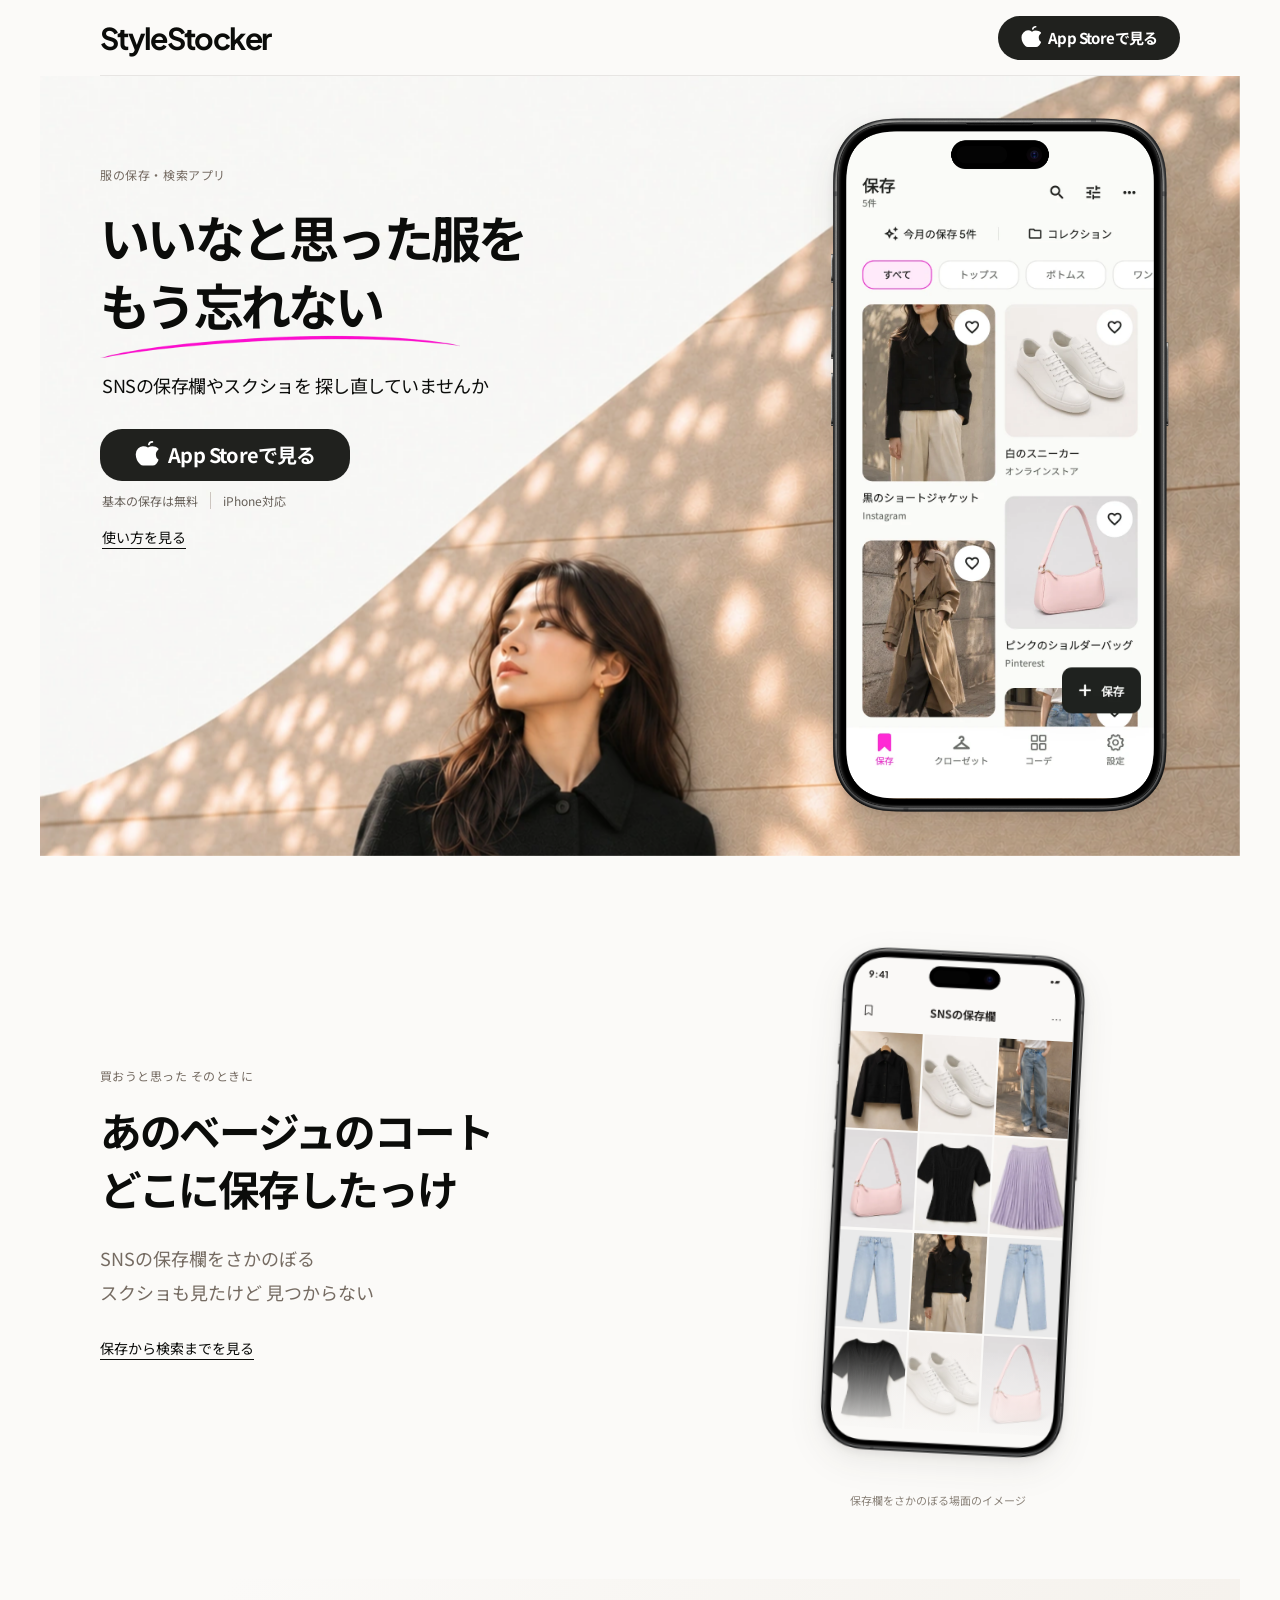
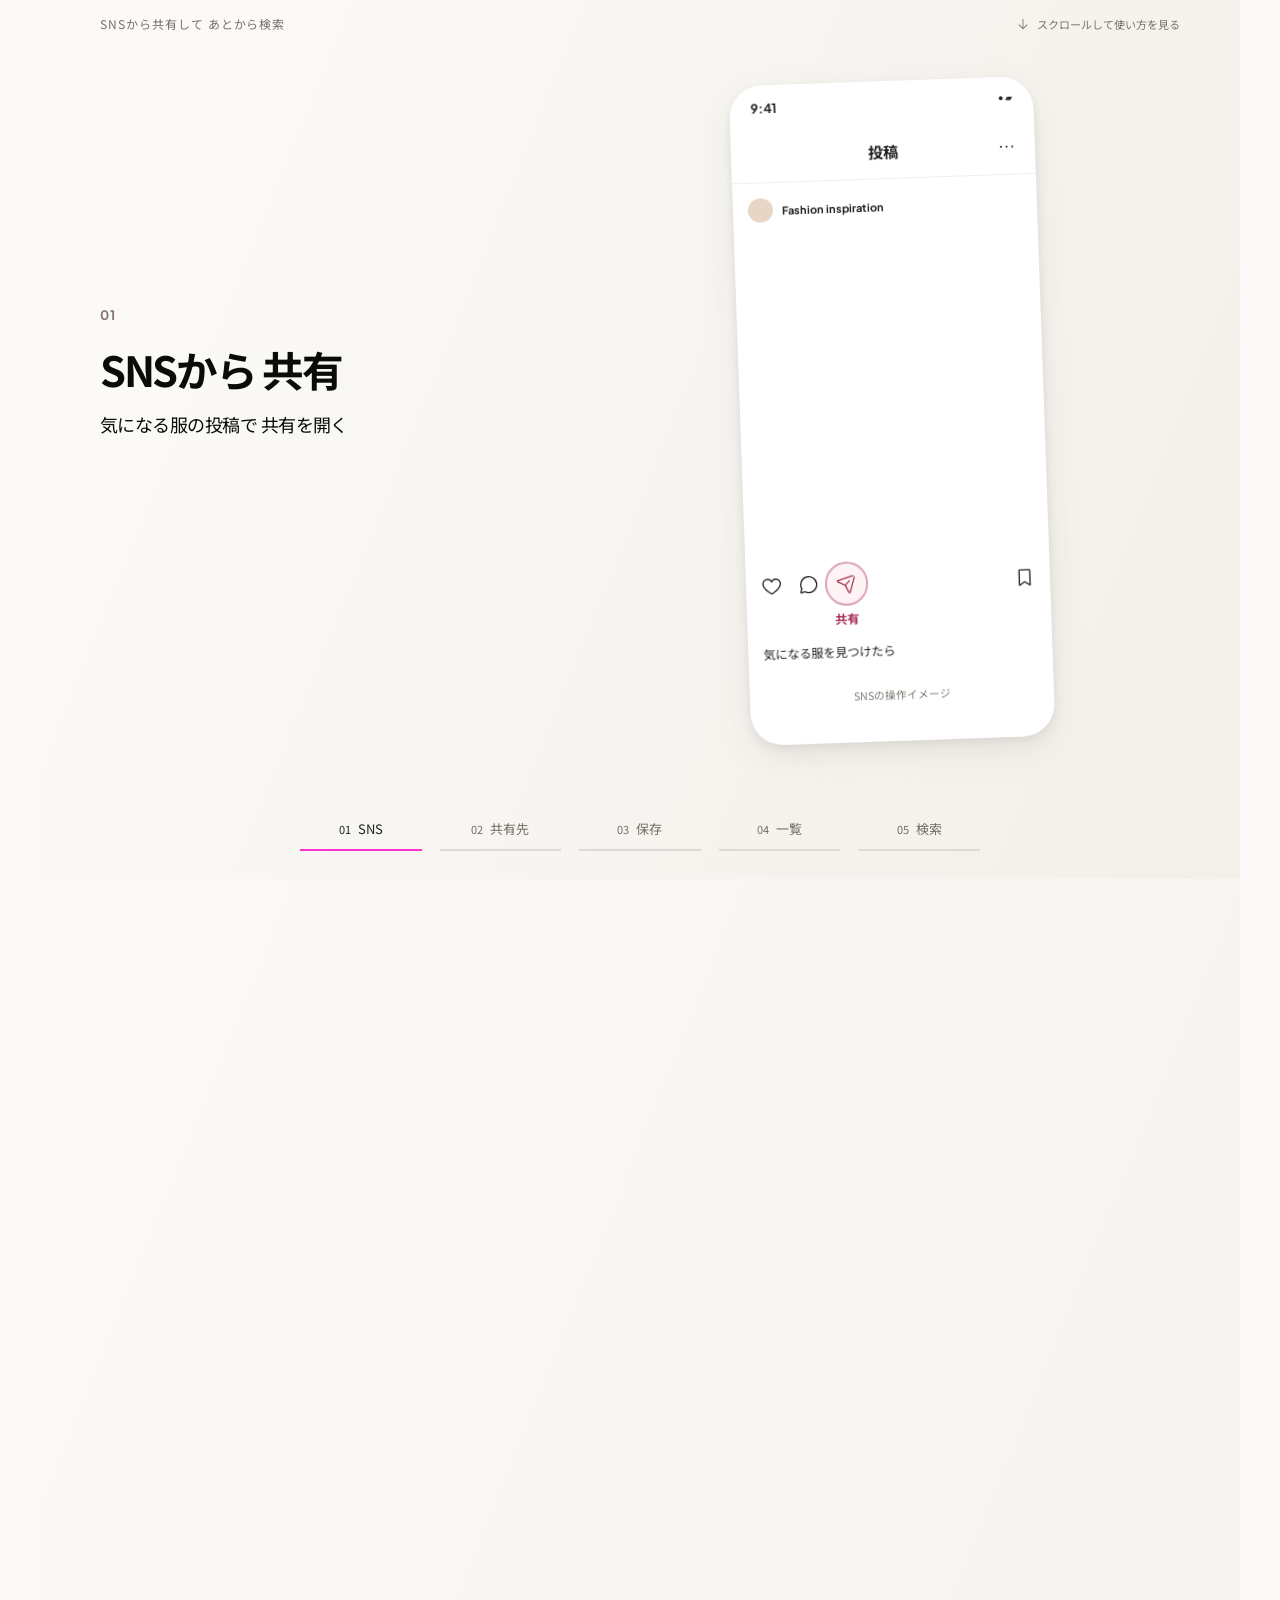
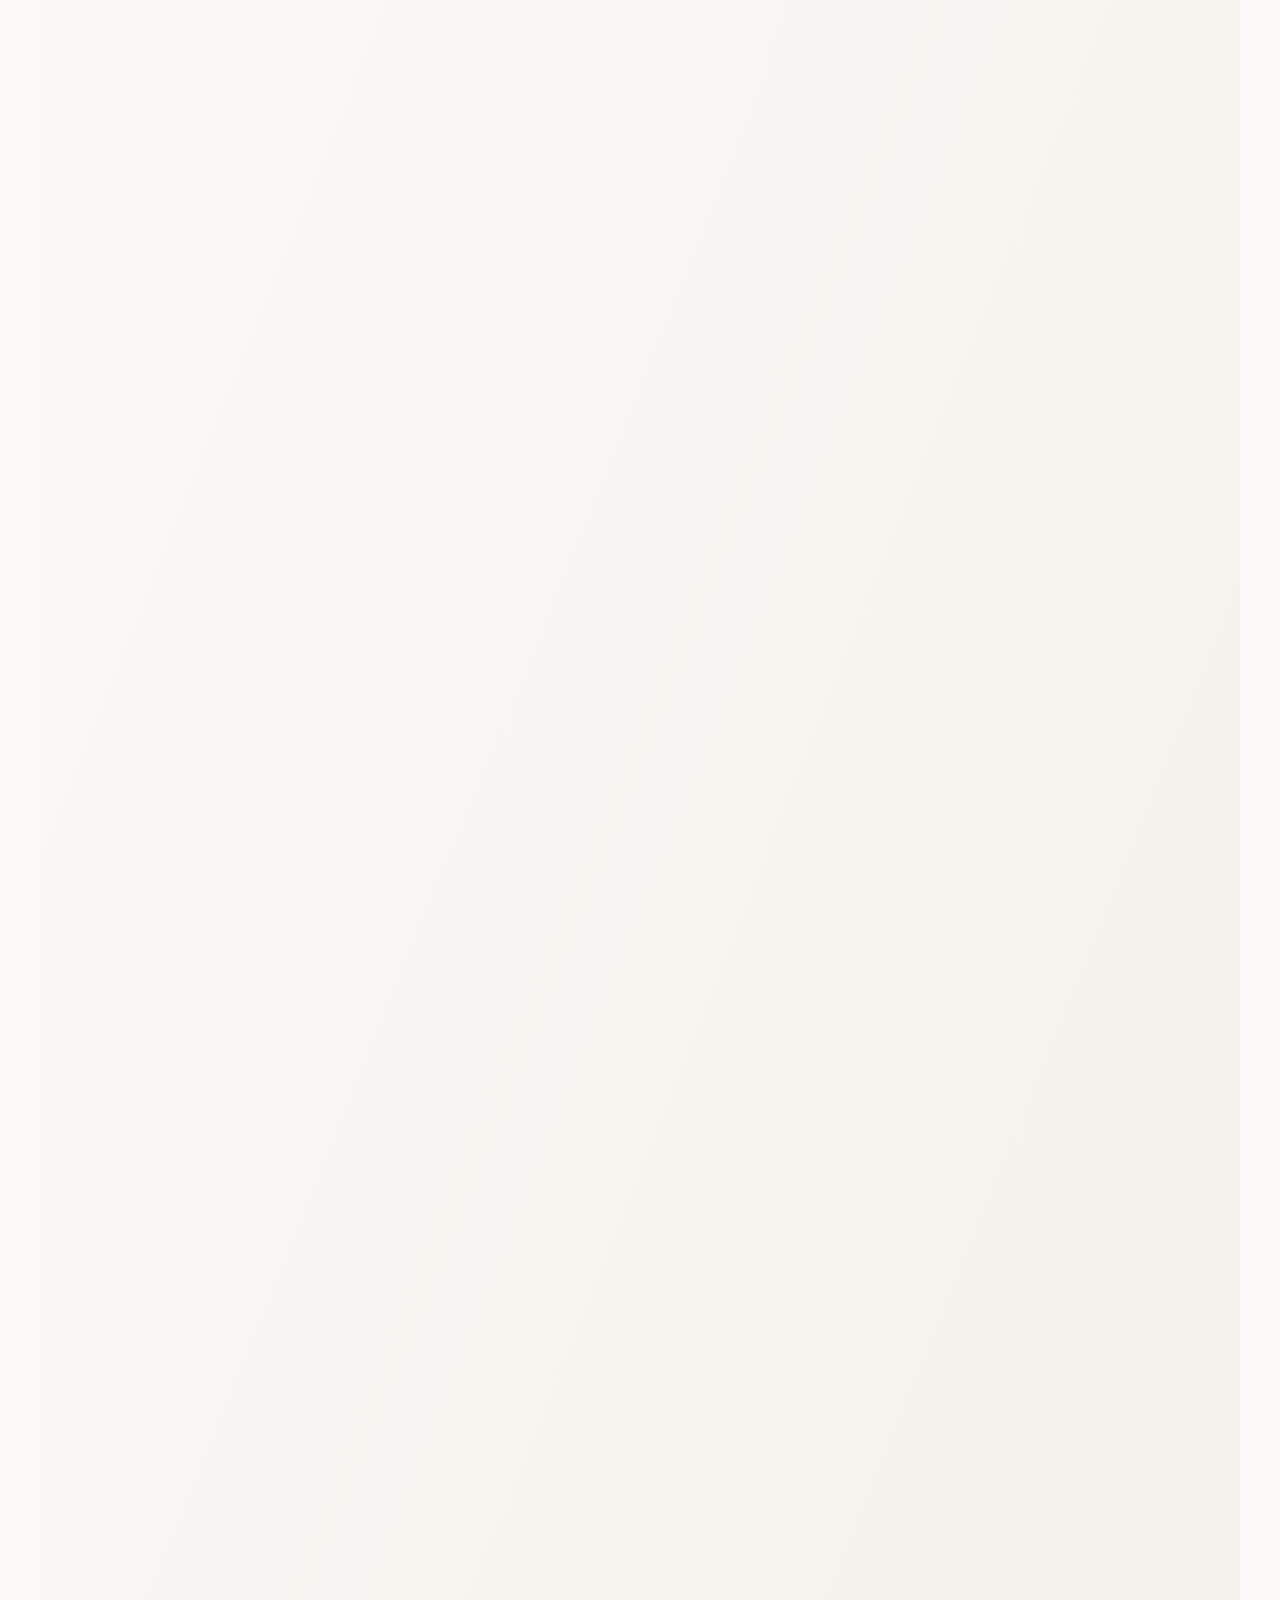
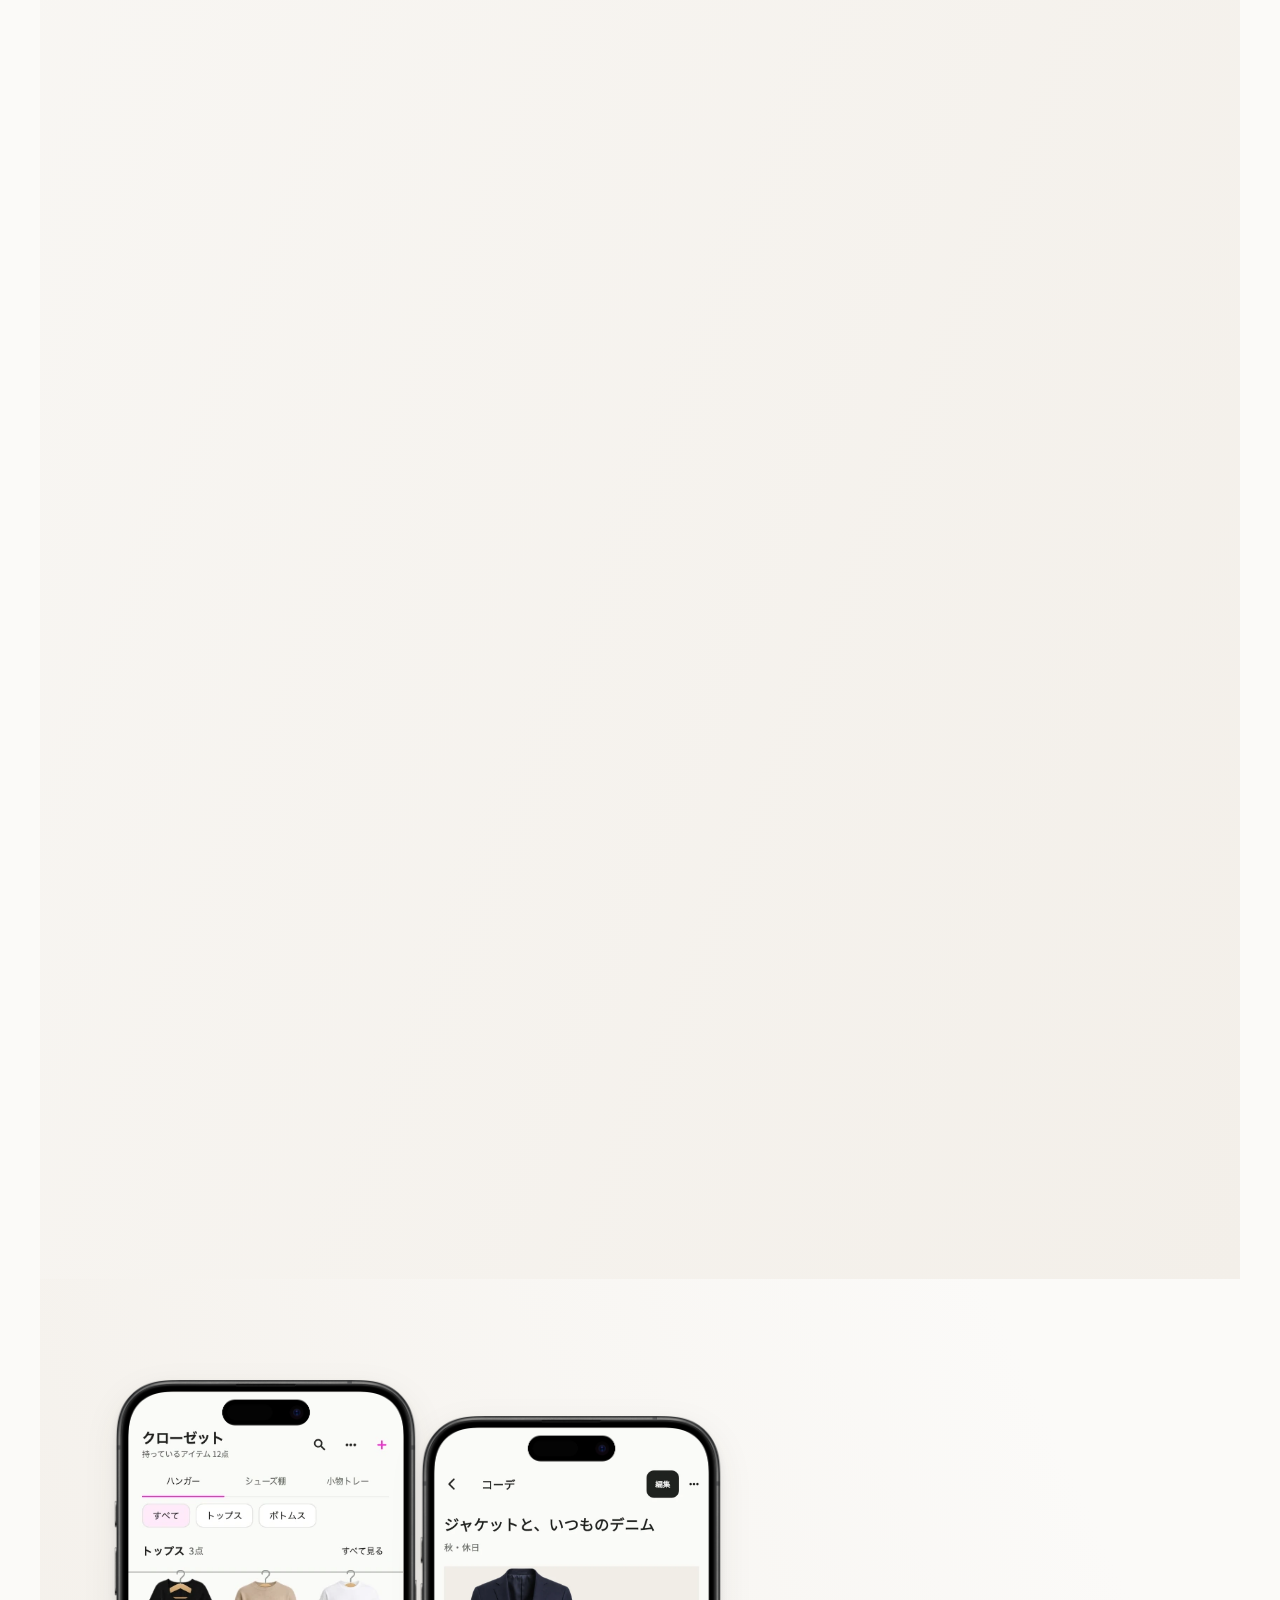
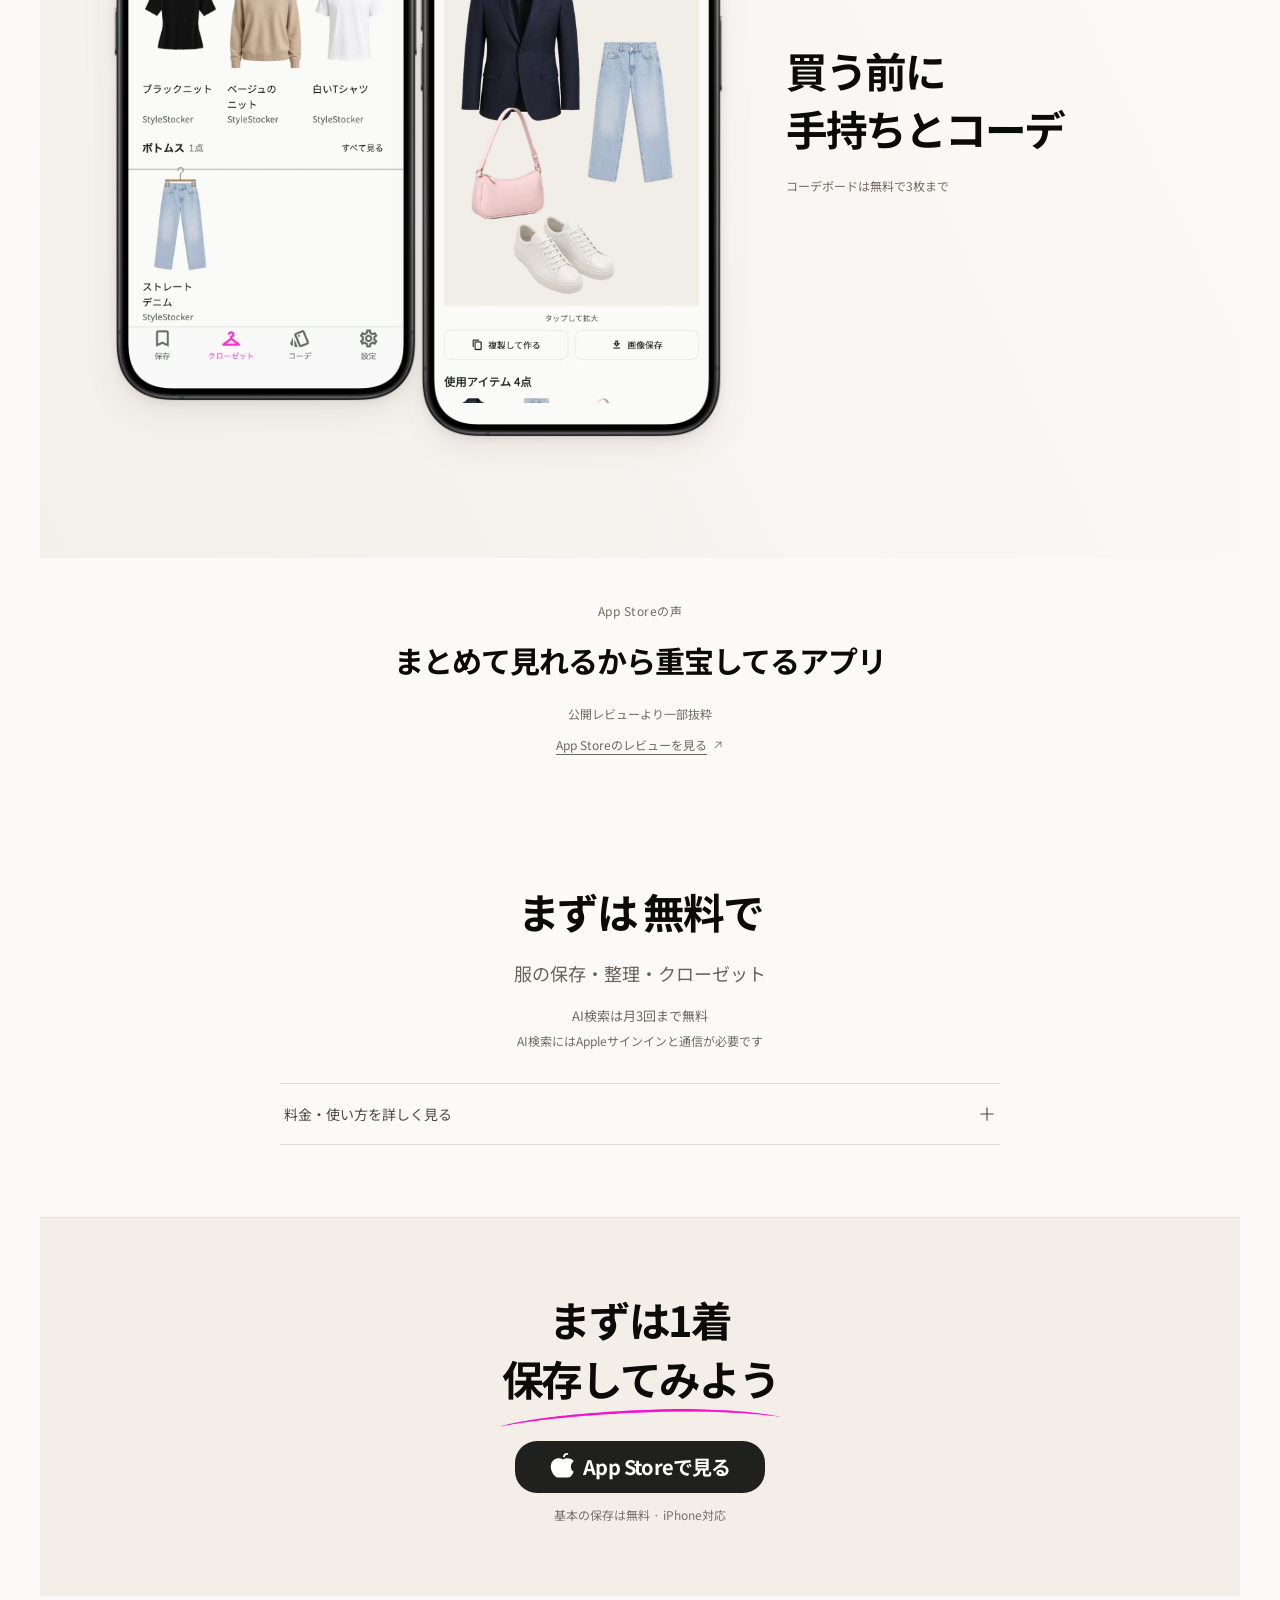
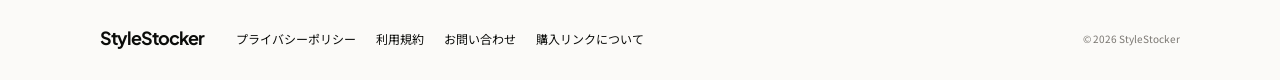
==== commit fc343235: "Make the landing page problem concrete before the how-to" ====
--- a/docs/index.html
+++ b/docs/index.html
@@ -33,8 +33,8 @@
     />
     <meta name="twitter:card" content="summary_large_image" />
     <title>StyleStocker — いいなと思った服を もう忘れない</title>
-    <script type="module" crossorigin src="./lp-assets/index-CsZpdgpC.js"></script>
-    <link rel="stylesheet" crossorigin href="./lp-assets/index-OGPkujbP.css">
+    <script type="module" crossorigin src="./lp-assets/index-BdlN5N5A.js"></script>
+    <link rel="stylesheet" crossorigin href="./lp-assets/index-CTerlcru.css">
   </head>
   <body>
     <div id="root"></div>
--- a/docs/lp-assets/index-CTerlcru.css
+++ b/docs/lp-assets/index-CTerlcru.css
@@ -0,0 +1 @@
+@font-face{font-family:Noto;src:url(./NotoSansJP-Regular-CYee9Ezj.woff2) format("woff2");font-weight:400;font-display:swap}@font-face{font-family:Noto;src:url(./NotoSansJP-Bold-DS0iwYVa.woff2) format("woff2");font-weight:700;font-display:swap}@font-face{font-family:Jakarta;src:url(./PlusJakartaSans-Bold-CydF1e23.woff2) format("woff2");font-weight:700;font-display:swap}:root{font-family:Noto,Hiragino Sans,sans-serif;color:#0b0c0a;background:#fbfaf8;font-synthesis:none;scroll-behavior:smooth;--pink: #ff32cf;--cream: #fbfaf8;--ink: #20211e;--muted: #756b62}*{box-sizing:border-box}body{margin:0}a{color:inherit;text-underline-offset:5px}img{display:block;max-width:100%}h1,h2,p,figure{margin:0}a,summary,button{-webkit-tap-highlight-color:transparent}a:focus-visible,summary:focus-visible,button:focus-visible{outline:3px solid #a60086;outline-offset:4px}.lp{max-width:1200px;margin:auto;container-type:inline-size;background:var(--cream);--page-gutter: clamp(24px, 5cqw, 60px);--section-space: clamp(48px, 6cqw, 72px);--heading-size: clamp(28px, calc(20px + 1.8cqw) , 42px);--hero-heading-size: clamp(28px, calc(20px + 2.5cqw) , 50px);--body-size: clamp(14px, calc(12px + .5cqw) , 18px);--cta-width: clamp(208px, 32cqw, 250px);--cta-height: clamp(46px, 6cqw, 52px)}.skip-link{position:absolute;width:1px;height:1px;overflow:hidden;clip-path:inset(50%);white-space:nowrap}.skip-link:focus{position:fixed;top:12px;left:20px;z-index:30;width:auto;height:auto;clip-path:none;background:#fff;padding:12px}.wordmark{font-family:Jakarta,Noto,sans-serif;font-weight:700;text-decoration:none;line-height:1.2;letter-spacing:-.055em}.store-link{display:inline-flex;justify-content:center;align-items:center;gap:6px;width:var(--cta-width);max-width:100%;min-height:var(--cta-height);padding:10px 12px;border-radius:22px;color:#fff;background:var(--ink);text-decoration:none;white-space:nowrap;font-size:clamp(17px,calc(15px + .5cqw),20px);font-weight:700;letter-spacing:-.04em;line-height:1.3;transition:background .18s,transform .18s}.store-link svg{width:1.4em;height:1.4em;flex-shrink:0}.store-link:hover{background:#393a36;transform:translateY(-2px)}.headline-underline{position:relative;overflow:hidden}.headline-underline img{position:absolute;width:112.5%;left:-6.25%;max-width:none;height:auto;top:50%;transform:translateY(-50%)}.phone{position:absolute;aspect-ratio:511 / 968;filter:drop-shadow(0 12px 16px #29231c14) drop-shadow(0 3px 4px #29231c12)}.phone-screen{position:absolute;top:5.99%;left:11.55%;width:76.91%;height:88.02%;border-radius:10.69%/4.93%;object-fit:fill}.phone-bezel{position:absolute;top:0;right:0;bottom:0;left:0;width:100%;height:100%;pointer-events:none}@media(prefers-reduced-motion:reduce){:root{scroll-behavior:auto}*,*:before,*:after{transition:none!important}}.lp-reduced-motion{scroll-behavior:auto}.lp-reduced-motion *{transition:none!important}.motion-enabled .hero-backdrop{transform:translate3d(0,calc(var(--hero-progress, 0) * 24px),0) scale(calc(1 + var(--hero-progress, 0) * .035));transform-origin:45% 65%;will-change:transform}.motion-enabled .hero-phone{transform:translate3d(0,calc(var(--hero-progress, 0) * 64px),0) scale(calc(1 + var(--hero-progress, 0) * .06)) rotate(calc(var(--hero-progress, 0) * -2deg));transform-origin:50% 80%;will-change:transform}.motion-enabled .hero-copy{transform:translate3d(0,calc(var(--hero-progress, 0) * -28px),0)}.scroll-story{position:relative;height:500svh;scroll-margin-top:0;background:linear-gradient(112deg,var(--cream) 12%,#f3efe9 100%)}.story-sticky{position:sticky;top:0;height:100svh;overflow:hidden;isolation:isolate;background:inherit}.story-topline{position:absolute;top:36px;left:var(--page-gutter);right:var(--page-gutter);display:flex;justify-content:space-between;gap:20px;color:#77716a;font-size:12px;letter-spacing:.08em;line-height:1.5}.story-scroll-hint{display:flex;align-items:center;gap:7px;font-size:11px;letter-spacing:0}.story-scroll-hint svg{width:14px;height:14px}.story-copies{position:absolute;top:48%;left:var(--page-gutter);width:39%;height:210px;transform:translateY(-50%);z-index:3;pointer-events:none}.story-copy{position:absolute;top:0;right:0;bottom:0;left:0;opacity:clamp(0,calc((var(--chapter-opacity) - .5) * 2),1);transform:translate3d(0,calc((1 - var(--chapter-opacity)) * 20px),0)}.story-copy[data-chapter="0"]{--chapter-opacity: var(--first-opacity, 1)}.story-copy[data-chapter="1"]{--chapter-opacity: var(--share-opacity, 0)}.story-copy[data-chapter="2"]{--chapter-opacity: var(--form-opacity, 0)}.story-copy[data-chapter="3"]{--chapter-opacity: var(--middle-opacity, 0)}.story-copy[data-chapter="4"]{--chapter-opacity: var(--last-opacity, 0)}.story-chapter-label{font-family:Jakarta,Noto,sans-serif;color:#85736d;font-size:13px;line-height:1.5;letter-spacing:.04em;margin-bottom:16px}.story-copy h2{font-size:var(--heading-size);line-height:1.3;font-weight:700;letter-spacing:-.055em;overflow-wrap:anywhere}.story-description{font-size:var(--body-size);line-height:1.8;letter-spacing:-.03em;margin-top:12px}.story-search-terms{color:var(--muted);font-size:12px;line-height:1.6;margin-top:10px}.story-description span{display:block}.story-device-stage{position:absolute;width:min(430px,42cqw,calc((100svh - 150px) * 511 / 968));aspect-ratio:511 / 968;top:48%;left:71%;transform:translate(-50%,-50%)}.story-device{top:0;right:0;bottom:0;left:0;width:100%;transform:translate3d(0,calc(var(--save-progress, 0) * -12px),0) scale(calc(1 + var(--save-progress, 0) * .065 - var(--search-progress, 0) * .035)) rotate(calc(-2deg + var(--save-progress, 0) * 2deg));will-change:transform}.story-screen-search{opacity:var(--search-progress, 0);pointer-events:none}.story-search-caption{position:absolute;display:flex;justify-content:center;align-items:center;gap:9px;width:max-content;max-width:112%;padding:15px 20px;background:#fff;border-radius:32px;box-shadow:0 4px 18px #2c1b1620;font-size:clamp(14px,1.65cqw,20px);font-weight:700;line-height:1.4;white-space:nowrap;pointer-events:none}.story-search-caption{top:39%;right:-8%;opacity:var(--search-progress, 0);transform:translate3d(calc((1 - var(--search-progress, 0)) * 24px),0,0)}.story-search-caption svg{width:23px;height:23px;color:var(--pink);flex-shrink:0}.story-chapters{position:absolute;bottom:28px;left:50%;transform:translate(-50%);width:min(680px,82%);display:grid;grid-template-columns:repeat(5,1fr);gap:18px;z-index:4}.story-chapters button{-webkit-appearance:none;-moz-appearance:none;appearance:none;border:0;border-bottom:2px solid #ded9d4;border-radius:0;padding:9px 2px;background:transparent;min-height:44px;font:inherit;font-size:13px;color:#756d65;cursor:pointer;transition:color .2s,border-color .2s}.story-chapters button span{margin-right:7px;font-size:11px}.story-chapters button[aria-current=step]{color:var(--ink, #20211e);border-color:var(--pink)}.story-chapters button:hover{color:#20211e}.story-chapters button:focus-visible{outline:3px solid #a60086;outline-offset:5px}.motion-enabled .wardrobe-visual .closet-phone{opacity:0;transform:translate3d(-26px,40px,0) rotate(-4deg);transition:opacity .8s,transform 1s cubic-bezier(.16,1,.3,1)}.motion-enabled .wardrobe-visual .outfit-phone{opacity:0;transform:translate3d(24px,58px,0) rotate(4deg);transition:opacity .8s .1s,transform 1s .1s cubic-bezier(.16,1,.3,1)}.motion-enabled .wardrobe-copy{opacity:0;transform:translate3d(0,25px,0);transition:opacity .8s .18s,transform .9s .18s cubic-bezier(.16,1,.3,1)}.motion-enabled .wardrobe-feature.is-revealed .phone,.motion-enabled .wardrobe-feature.is-revealed .wardrobe-copy{opacity:1;transform:none}.scroll-story--static{height:auto}.story-static-steps{display:grid;grid-template-columns:repeat(2,minmax(0,1fr));gap:36px;padding:var(--section-space) var(--page-gutter)}.story-static-steps article{min-width:0}.story-static-steps h2{font-size:clamp(24px,2.6cqw,32px);line-height:1.4;letter-spacing:-.055em}.story-static-steps .story-description{font-size:15px;margin-top:12px}.story-static-visual{position:relative;width:100%;max-width:250px;aspect-ratio:511 / 968;margin:25px auto 0;display:flex;align-items:center}.story-static-visual .phone{top:0;right:0;bottom:0;left:0;width:100%}@media(max-width:47.99rem){.story-topline{top:25px;left:0;right:0;justify-content:center;font-size:11px}.story-topline>p:first-child{display:none}.story-scroll-hint{display:flex}.story-copies{top:55px;left:var(--page-gutter);right:var(--page-gutter);width:auto;height:130px;transform:none;text-align:center}.story-chapter-label{font-size:11px;margin-bottom:10px}.story-copy h2{font-size:var(--heading-size);line-height:1.3}.story-description{font-size:15px;line-height:1.7;margin-top:13px}.story-device-stage{width:min(290px,76cqw,calc((100svh - 306px) * 511 / 968));top:calc(50% + 74px);left:50%}.story-search-caption{right:-5%;padding:12px 16px;font-size:15px;gap:7px}.story-search-caption svg{width:20px;height:20px}.story-chapters{bottom:22px;width:calc(100% - 2 * var(--page-gutter));gap:8px}.story-chapters button{font-size:11px}.story-chapters button span{font-size:10px;display:block;margin:0 0 3px}.story-static-steps{grid-template-columns:1fr;gap:56px;padding:var(--section-space) var(--page-gutter);text-align:center}.story-static-steps h2{font-size:var(--heading-size)}.story-static-visual{max-width:234px}}@media(prefers-reduced-motion:reduce){.hero-backdrop,.hero-phone,.hero-copy,.wardrobe-visual .phone,.wardrobe-copy{transform:none!important;opacity:1!important;will-change:auto}}.story-share-screen{overflow:hidden;container-type:inline-size;background:#fff}.story-share-screen--animated{opacity:calc(1 - var(--form-progress, 0))}.sns-example{color:#242422;font-size:5cqw;line-height:1.5}.sns-status{display:flex;justify-content:space-between;padding:5cqw 7cqw 6cqw;font:700 4.2cqw Jakarta,sans-serif}.sns-status span{font-size:3cqw}.sns-heading{position:relative;text-align:center;padding:3cqw 6cqw 5cqw;border-bottom:1px solid #eee;font-weight:700}.sns-heading svg{position:absolute;right:6cqw;width:7cqw;height:7cqw}.sns-author{display:flex;align-items:center;gap:3cqw;padding:5cqw;font:700 3.6cqw Jakarta,sans-serif}.sns-author>span{width:8cqw;height:8cqw;border-radius:50%;background:#e7d5c5}.sns-photo{display:block;width:100%;height:auto;aspect-ratio:1 / 1.05;object-fit:cover;object-position:55% center}.sns-actions{display:flex;align-items:flex-start;gap:5cqw;padding:6cqw 5cqw 2cqw}.sns-actions svg{width:7cqw;height:7cqw;flex-shrink:0}.sns-actions .sns-bookmark{margin-left:auto}.sns-share-action{display:grid;justify-items:center;gap:2cqw;color:#a53658;position:relative}.sns-share-action>svg{box-sizing:content-box;padding:3cqw;margin:-3cqw;border-radius:50%;outline:2px solid #dca3b5;background:#fff3f6}.sns-share-action>span{margin-top:3cqw;font-size:4cqw;font-weight:700}.sns-caption{padding:3cqw 5cqw;font-size:4cqw}.sns-example-note{padding:6cqw 5cqw;color:#827a72;font-size:3.5cqw;text-align:center}.sns-sheet{position:absolute;inset:auto 0 0;padding:3cqw 5cqw 12cqw;background:#f7f7f8;border-radius:7cqw 7cqw 0 0;box-shadow:0 -4px 30px #211b2330;color:#242422;transform:translateY(110%)}.story-share-screen--animated .sns-sheet{transform:translateY(calc((1 - var(--share-progress, 0)) * 110%))}.story-share-screen:not(.story-share-screen--animated).is-sharing .sns-sheet{transform:none}.sns-sheet-handle{width:12cqw;height:1.4cqw;margin:0 auto 7cqw;background:#c9c6c8;border-radius:4px}.sns-sheet-title{display:flex;align-items:center;gap:3cqw;font-size:5cqw;font-weight:700}.sns-sheet-title svg{width:6cqw;height:6cqw}.sns-sheet-prompt{margin:7cqw 0;text-align:center;font-size:5cqw;font-weight:700}.sns-share-apps{display:grid;grid-template-columns:1fr 1.35fr 1fr;align-items:start;gap:3cqw}.sns-share-app{text-align:center;font:700 3.5cqw Jakarta,Noto,sans-serif}.sns-share-app>img,.sns-share-app>span{display:flex;align-items:center;justify-content:center;width:20cqw;height:20cqw;margin:0 auto 4cqw;border-radius:5cqw}.sns-share-app--selected>img{outline:2px solid #c96e90;outline-offset:1.5cqw}.sns-share-app--selected>p{color:#a53658}.sns-share-app--muted{color:#777}.sns-share-app--muted>span{background:#e9e8eb}.sns-share-app svg{width:9cqw;height:9cqw}.sns-sheet-note{margin-top:9cqw;font-size:3.4cqw;text-align:center;color:#827a72}.story-save-screen{overflow:hidden;container-type:inline-size;background:#dedcdd;color:#20211e;pointer-events:none}.story-save-screen--animated{opacity:var(--form-opacity, 0)}.story-save-screen:not([aria-hidden=true]){pointer-events:auto}.save-demo-status{display:flex;justify-content:space-between;padding:5cqw 7cqw;font:700 4.2cqw Jakarta,sans-serif}.save-demo-status span{font-size:3cqw}.save-demo-form{position:absolute;top:10%;right:4%;bottom:4%;left:4%;padding:6cqw 5cqw 4cqw;border-radius:6cqw;background:#fafaf9;display:flex;flex-direction:column;gap:4cqw}.save-demo-heading{display:flex;align-items:center;justify-content:space-between;font-size:5.3cqw;line-height:1.5;font-weight:700}.save-demo-heading svg{width:6cqw;height:6cqw}.save-demo-photo{display:block;width:100%;flex:1;min-height:0;object-fit:cover;object-position:55% center;border-radius:3cqw}.save-demo-fields{font-size:4cqw;line-height:1.5}.save-demo-fields>p{font-weight:700;margin-bottom:2cqw}.save-demo-fields>div{padding:3cqw;border:1px solid #d6d3d3;border-radius:2cqw;background:#fff}.save-demo-pro-note{color:#807b7b;font-size:3cqw;line-height:1.5}.save-demo-button{position:relative;border:0;border-radius:3cqw;background:#20211e;color:#fff;padding:5cqw 2cqw;font:700 5cqw Noto,sans-serif;line-height:1.5;box-shadow:0 0 0 1.5cqw #e9cbd6;cursor:pointer;flex-shrink:0}.save-demo-button:focus-visible{outline:2px solid #ad3b65;outline-offset:4px}.story-save-screen--animated .save-demo-button{transform:scale(calc(1 - var(--tap-progress, 0) * (1 - var(--saved-progress, 0)) * .04));box-shadow:0 0 0 calc(1.5cqw + var(--tap-progress, 0) * .7cqw) #e9cbd6}.save-demo-button:after{content:"";position:absolute;width:10cqw;height:10cqw;border-radius:50%;border:1px solid #fff;background:#ffffff26;top:50%;left:50%;transform:translate(-50%,-50%) scale(calc(.3 + var(--tap-progress, 0) * 1.5));opacity:0;pointer-events:none}.story-save-screen--animated .save-demo-button:after{opacity:calc(var(--tap-progress, 0) * (1 - var(--saved-progress, 0)) * .85)}.save-demo-example-note{text-align:center;color:#827a72;font-size:3cqw;line-height:1.5}.save-demo-success{position:absolute;top:10%;right:4%;bottom:4%;left:4%;border-radius:6cqw;background:#fafaf9;display:flex;flex-direction:column;align-items:center;justify-content:center;gap:5cqw;opacity:var(--saved-progress, 0);pointer-events:none;color:#3a3636;font-size:5.3cqw;font-weight:700}.save-demo-success svg{width:19cqw;height:19cqw;color:#a94f73;transform:scale(calc(.8 + var(--saved-progress, 0) * .2))}.story-added-screen{pointer-events:none}.story-added-screen--animated{opacity:var(--middle-opacity, 0)}.story-added-placeholder,.story-added-item{position:absolute;left:5.33%;top:61.39%;width:43.07%;height:26.54%;border-radius:7%/5.25%}.story-added-placeholder{display:none;background:#fafbf9}.story-added-item{background-size:232.18% 376.79%;background-position:9.36% 83.57%;outline:2px solid #c6819d;outline-offset:2px}.story-added-screen--animated .story-added-placeholder{display:block}.story-added-screen--animated .story-added-item{opacity:var(--added-progress, 0);transform:translateY(calc((1 - var(--added-progress, 0)) * 8%))}.story-transfer-screen{pointer-events:none}.story-transfer-item{position:absolute;left:calc(9% - var(--transfer-progress, 0) * 3.67%);top:calc(18% + var(--transfer-progress, 0) * 43.39%);width:calc(82% - var(--transfer-progress, 0) * 38.93%);height:calc(44% - var(--transfer-progress, 0) * 17.46%);object-fit:cover;object-position:55% center;border-radius:7%/5.25%;opacity:var(--transfer-opacity, 0);transform:translateY(calc(var(--transfer-lift, 0) * -12%)) rotate(calc((1 - var(--transfer-progress, 0)) * -2deg));box-shadow:0 calc(var(--transfer-lift, 0) * 9px) calc(var(--transfer-lift, 0) * 20px) #3b24302b}.site-header{min-height:clamp(64px,8cqw,76px);margin-inline:var(--page-gutter);display:flex;align-items:center;justify-content:space-between;gap:12px;border-bottom:1px solid #e7e5e3}.site-header .wordmark{font-size:clamp(20px,calc(14px + 1.4cqw),30px)}.site-header nav{flex-shrink:0}.store-link--compact{width:clamp(135px,23cqw,182px);min-height:44px;font-size:clamp(11px,calc(9px + .6cqw),15px);border-radius:22px;gap:4px}.store-link--compact svg{width:1.6em;height:1.6em}.hero{position:relative;min-height:clamp(680px,65cqw,780px);display:grid;grid-template-columns:1.1fr 1fr;align-items:start;padding-inline:var(--page-gutter);isolation:isolate;overflow:hidden}.hero-backdrop{position:absolute;top:0;right:0;bottom:0;left:0;width:100%;height:100%;object-fit:cover;object-position:center 20%;z-index:-1}.hero-copy{position:relative;min-width:0;z-index:2;padding-top:clamp(48px,7.5cqw,90px)}.hero h1{font-size:var(--hero-heading-size);line-height:1.36;letter-spacing:-.055em;font-weight:700;overflow-wrap:anywhere}.hero h1 span{display:block}.hero-kicker{font-size:12px;line-height:1.5;letter-spacing:.05em;color:var(--muted);margin-bottom:clamp(12px,1.5cqw,18px)}.hero-copy .headline-underline{width:min(360px,72%);height:clamp(19px,2cqw,24px);margin:-4px 0 12px}.hero-tagline{margin:0 0 clamp(21px,2.4cqw,28px) 2px;font-size:var(--body-size);line-height:1.7;letter-spacing:-.025em}.hero-reassurance{margin:10px 0 0 2px;font-size:12px;line-height:1.6;color:#68615a}.hero-reassurance span{border-left:1px solid #ccc5bf;padding-left:12px;margin-left:12px}.how-link{display:flex;align-items:center;width:max-content;min-height:44px;font-size:14px;line-height:1.5;margin:6px 0 0 2px;text-decoration-thickness:1px}.hero-phone{position:relative;width:min(400px,40cqw);justify-self:end;margin-top:10px;margin-right:-20px}.problems{display:grid;grid-template-columns:minmax(0,1.1fr) minmax(0,.9fr);align-items:center;gap:clamp(28px,6cqw,72px);padding:var(--section-space) var(--page-gutter);overflow:clip}.pain-copy{min-width:0}.pain-description{color:var(--muted);font-size:var(--body-size);line-height:1.9;margin-top:24px}.pain-how-link{display:inline-flex;align-items:center;min-height:44px;margin-top:16px;font-size:14px;text-decoration-thickness:1px}.pain-visual{position:relative;width:min(290px,100%);aspect-ratio:511 / 968;margin:0 auto 30px;transform:rotate(3deg)}.pain-phone{top:0;right:0;bottom:0;left:0;width:100%}.pain-gallery-screen{overflow:hidden;container-type:inline-size;background:#faf9f7;color:#282624}.pain-gallery-status{display:flex;justify-content:space-between;padding:5cqw 7cqw 6cqw;font:700 4.2cqw Jakarta,sans-serif}.pain-gallery-status span{font-size:3cqw}.pain-gallery-heading{display:flex;justify-content:space-between;align-items:center;padding:4cqw 5cqw 6cqw;font-size:5cqw;font-weight:700}.pain-gallery-heading svg{width:6cqw;height:6cqw}.pain-gallery-grid{display:grid;grid-template-columns:repeat(3,minmax(0,1fr));gap:1cqw}.pain-gallery-grid img{width:100%;height:auto;aspect-ratio:3 / 4;object-fit:cover}.pain-gallery-fade{position:absolute;inset:auto 0 0;height:20%;background:linear-gradient(transparent,#faf9f7)}.pain-visual figcaption{position:absolute;top:100%;left:-15%;right:-15%;margin-top:15px;color:#8b837a;font-size:11px;line-height:1.5;text-align:center;transform:rotate(-3deg)}.section-eyebrow{font-size:12px;line-height:1.6;letter-spacing:.04em;color:var(--muted);margin-bottom:16px}.problems h2,.wardrobe-copy h2,.pricing-main h2,.closing h2{font-size:var(--heading-size);line-height:1.4;letter-spacing:-.055em}.wardrobe-feature{overflow:clip;position:relative;display:grid;grid-template-columns:minmax(0,1.65fr) minmax(0,1fr);align-items:center;gap:clamp(24px,3cqw,36px);padding:var(--section-space) var(--page-gutter);background:linear-gradient(245deg,var(--cream) 16%,#f3efe9 100%)}.wardrobe-visual{position:relative;min-width:0;width:100%;aspect-ratio:1 / 1.13}.wardrobe-visual .phone{width:55%}.closet-phone{left:-2%;top:0}.outfit-phone{left:45%;top:clamp(24px,3cqw,36px)}.wardrobe-copy{position:relative;z-index:2;min-width:0}.feature-note{font-size:12px;line-height:1.7;color:var(--muted);margin-top:18px}.trust{max-width:960px;margin:auto;padding:calc(var(--section-space) * .6) var(--page-gutter);text-align:center}.trust blockquote{margin:0;font-size:clamp(22px,calc(18px + 1cqw),30px);line-height:1.65;font-weight:700;letter-spacing:-.035em}.review-attribution{color:var(--muted);font-size:12px;line-height:1.6;margin-top:18px}.review-source-link{display:inline-flex;align-items:center;gap:5px;min-height:44px;font-size:12px;line-height:1.5;color:#71655d;text-underline-offset:4px}.pricing-faq{max-width:840px;margin:auto;padding:var(--section-space) var(--page-gutter)}.pricing-main{text-align:center}.free-scope-line{color:#6c6158;font-size:var(--body-size);line-height:1.7;margin-top:18px}.ai-allowance{color:#73675e;font-size:13px;line-height:1.7;margin-top:16px}.ai-requirement{color:var(--muted);font-size:12px;line-height:1.7;margin-top:4px}.faq-disclosure{margin-top:32px;border-top:1px solid #e3dcd5;border-bottom:1px solid #e3dcd5}.faq-disclosure summary{display:flex;justify-content:space-between;align-items:center;list-style:none;font-size:14px;line-height:1.6;cursor:pointer;gap:16px;padding:12px 4px;color:#4f463f}.faq-disclosure>summary{min-height:60px}.faq-disclosure summary::-webkit-details-marker{display:none}.faq-disclosure summary svg{width:18px;height:18px;flex-shrink:0;transition:transform .2s}.faq-disclosure[open]>summary svg,.faq details[open]>summary svg{transform:rotate(45deg)}.faq{padding:8px 0 16px}.faq details{border-top:1px solid #e0ddda}.faq summary{min-height:52px}.faq details>p{padding:4px 4px 18px;font-size:14px;line-height:1.85;color:#4c4b47}.closing{position:relative;text-align:center;isolation:isolate;background:#f3eee7;border-top:1px solid #e8e1d8}.closing-content{padding:var(--section-space) var(--page-gutter)}.closing .headline-underline{width:min(280px,60cqw);height:20px;margin:0 auto 14px}.platform-note{display:block;color:#75716e;font-size:12px;margin-top:12px;line-height:1.6}.site-footer{padding:20px var(--page-gutter);display:flex;align-items:center;gap:12px 32px;flex-wrap:wrap;position:relative;font-size:12px}.site-footer .wordmark{font-size:18px}.footer-links{display:flex;flex-wrap:wrap;align-items:center;gap:0 20px}.footer-links>a,.purchase-info>summary{display:flex;align-items:center;min-height:44px;text-decoration:none}.purchase-info>summary{cursor:pointer;list-style:none}.purchase-info>summary::-webkit-details-marker{display:none}.purchase-content{position:absolute;bottom:100%;left:var(--page-gutter);right:var(--page-gutter);z-index:10;background:#fff;padding:20px;font-size:13px;line-height:1.8;box-shadow:0 2px 20px #0002;border:1px solid #e0ddda;overflow-wrap:anywhere}.purchase-content img{margin-top:12px}.copyright{margin-left:auto;color:#797570;font-size:10px;white-space:nowrap}.motion-enabled .reveal-on-scroll{opacity:0;transform:translate3d(0,20px,0);transition:opacity .8s,transform .9s cubic-bezier(.16,1,.3,1)}.motion-enabled .reveal-on-scroll.is-revealed,.motion-enabled .reveal-on-scroll:focus-within{opacity:1;transform:none}@media(max-width:47.99rem){.problems{grid-template-columns:minmax(0,1fr);gap:28px;text-align:center}.pain-description{margin-top:20px}.pain-visual{width:min(240px,58cqw)}.hero{display:flex;flex-direction:column;min-height:0;padding-bottom:14px}.hero-backdrop{height:clamp(510px,85cqw,650px);top:auto;object-position:100% bottom}.hero-copy{width:100%;padding-top:28px}.hero h1{line-height:1.32}.hero-copy .headline-underline{width:min(320px,69%)}.hero-phone{width:clamp(218px,64cqw,340px);flex-shrink:0;margin:-30px calc(-1 * var(--page-gutter) - 4px) 0 auto}.wardrobe-feature{grid-template-columns:minmax(0,1fr);gap:28px}.wardrobe-copy{order:-1;text-align:center}.wardrobe-visual{max-width:440px;margin-inline:auto}.trust blockquote span{display:block}.footer-links{width:100%;order:1}}@media(max-width:374px){.hero-backdrop{object-position:65% bottom}}
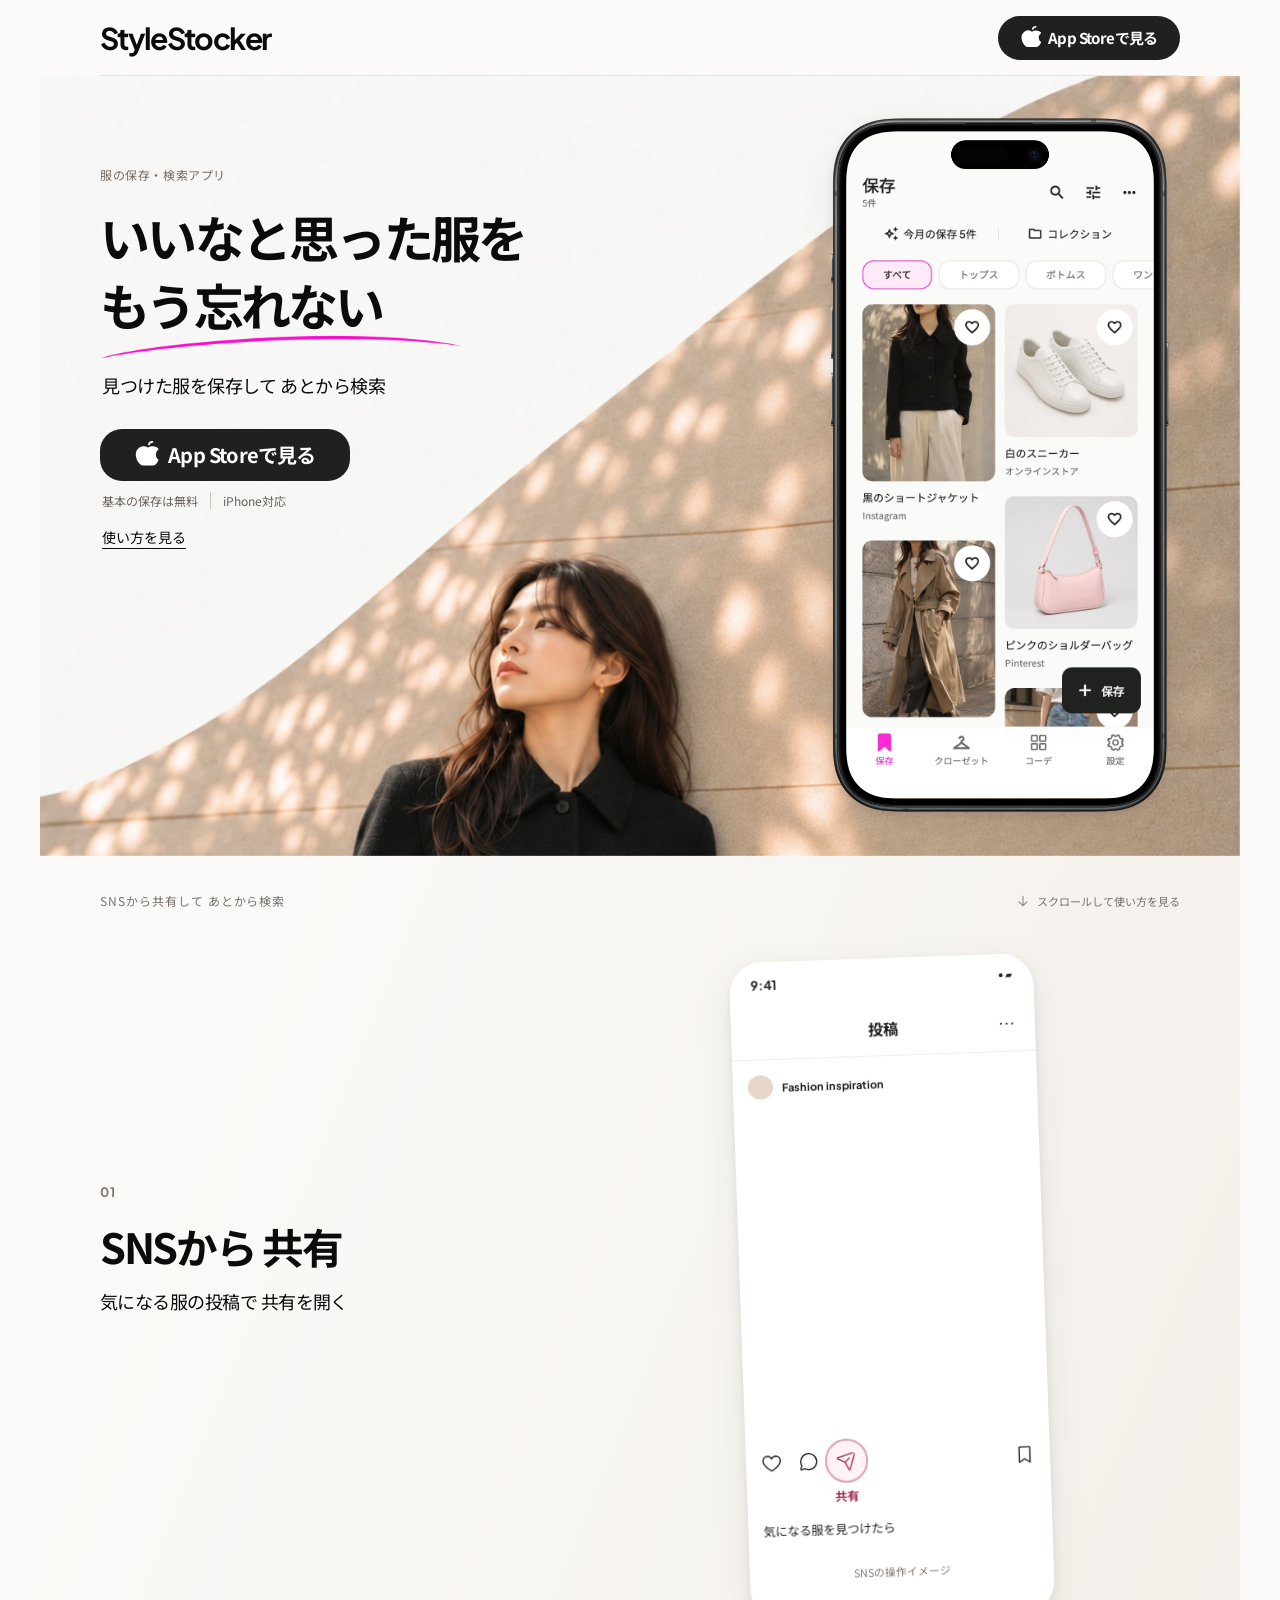
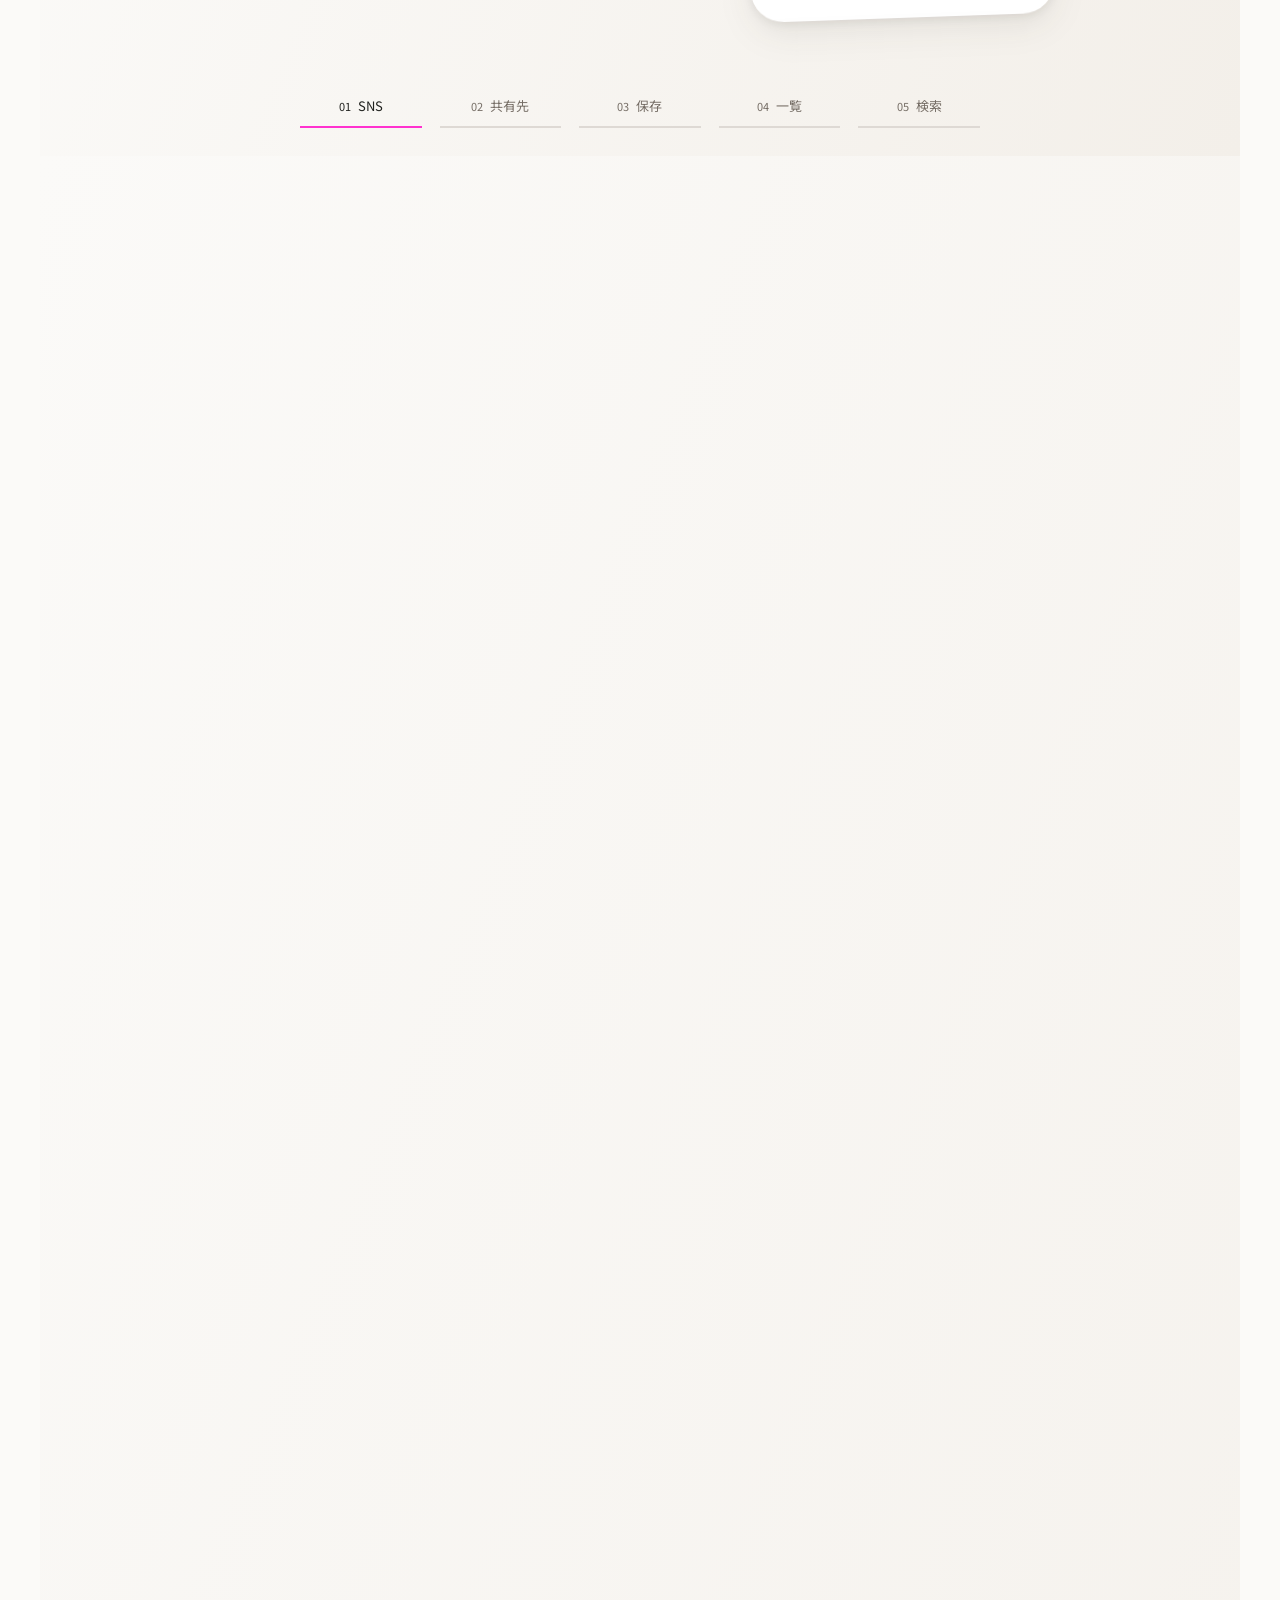
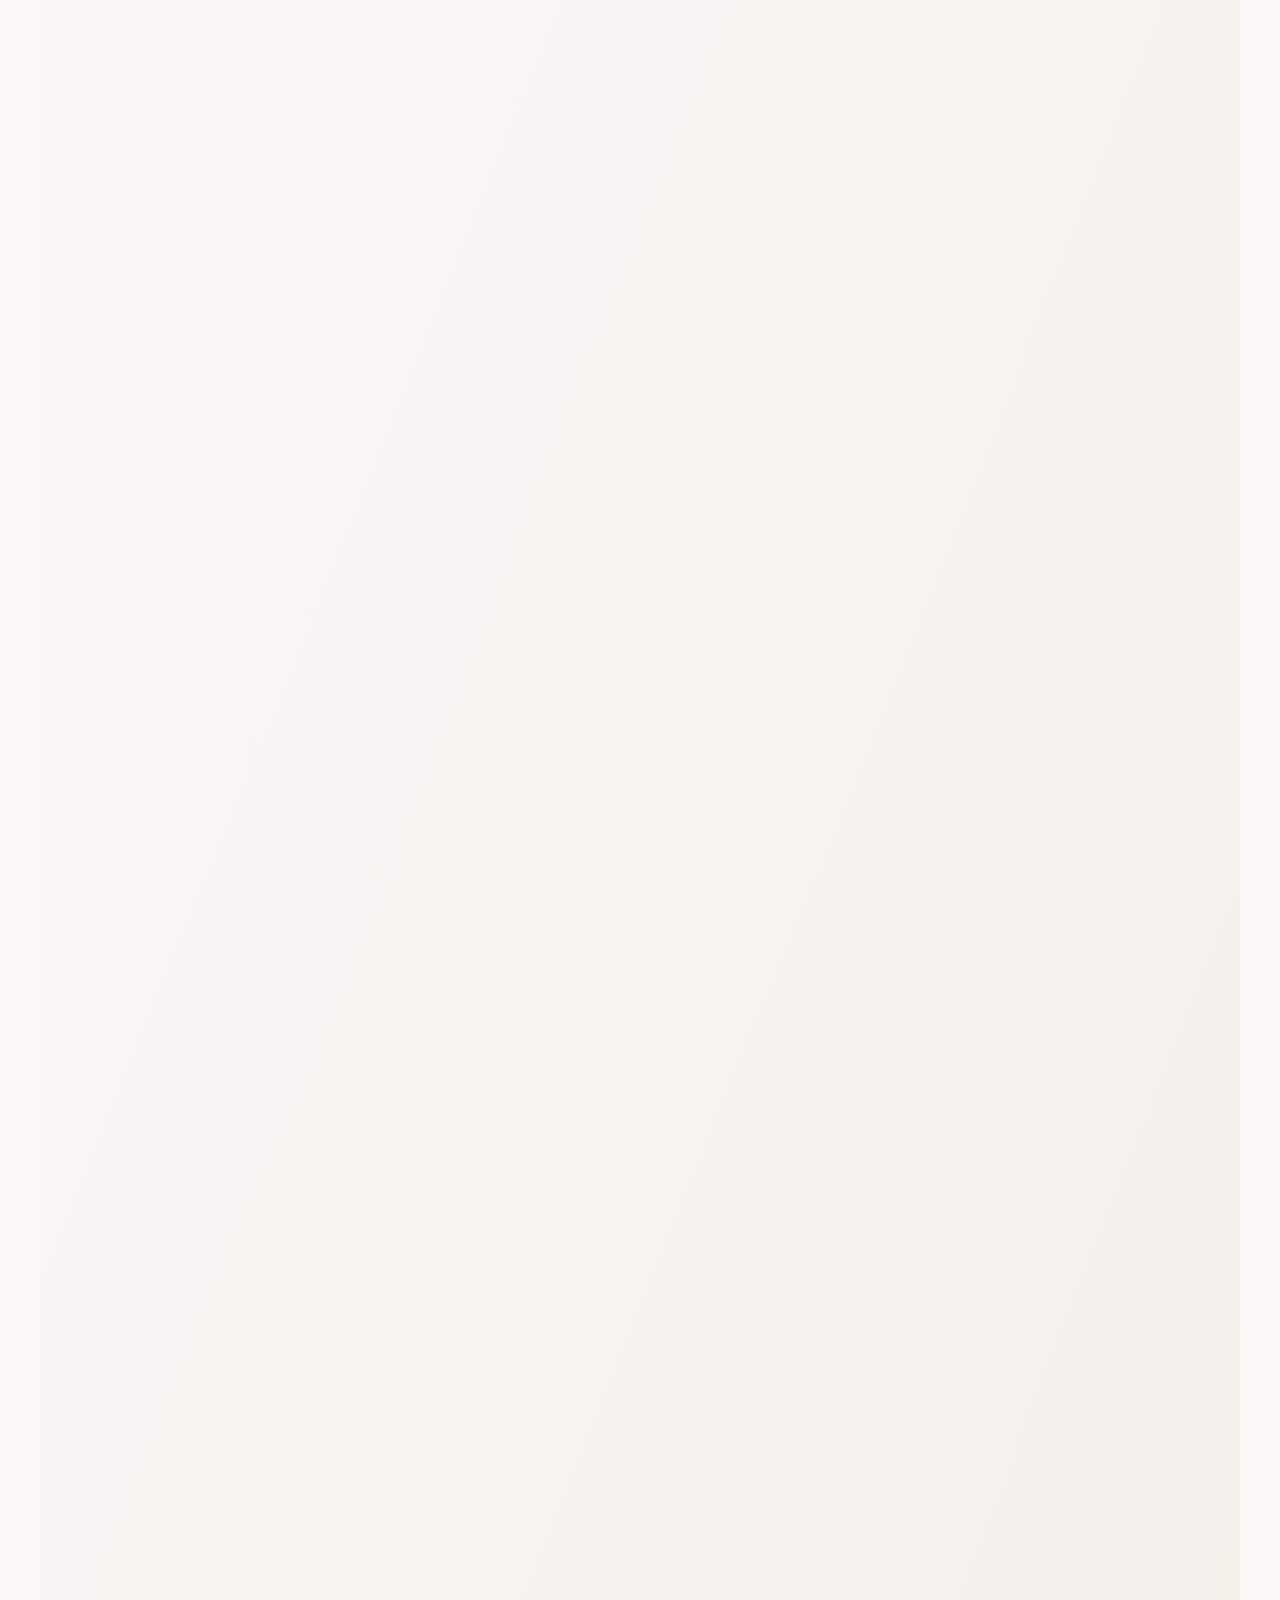
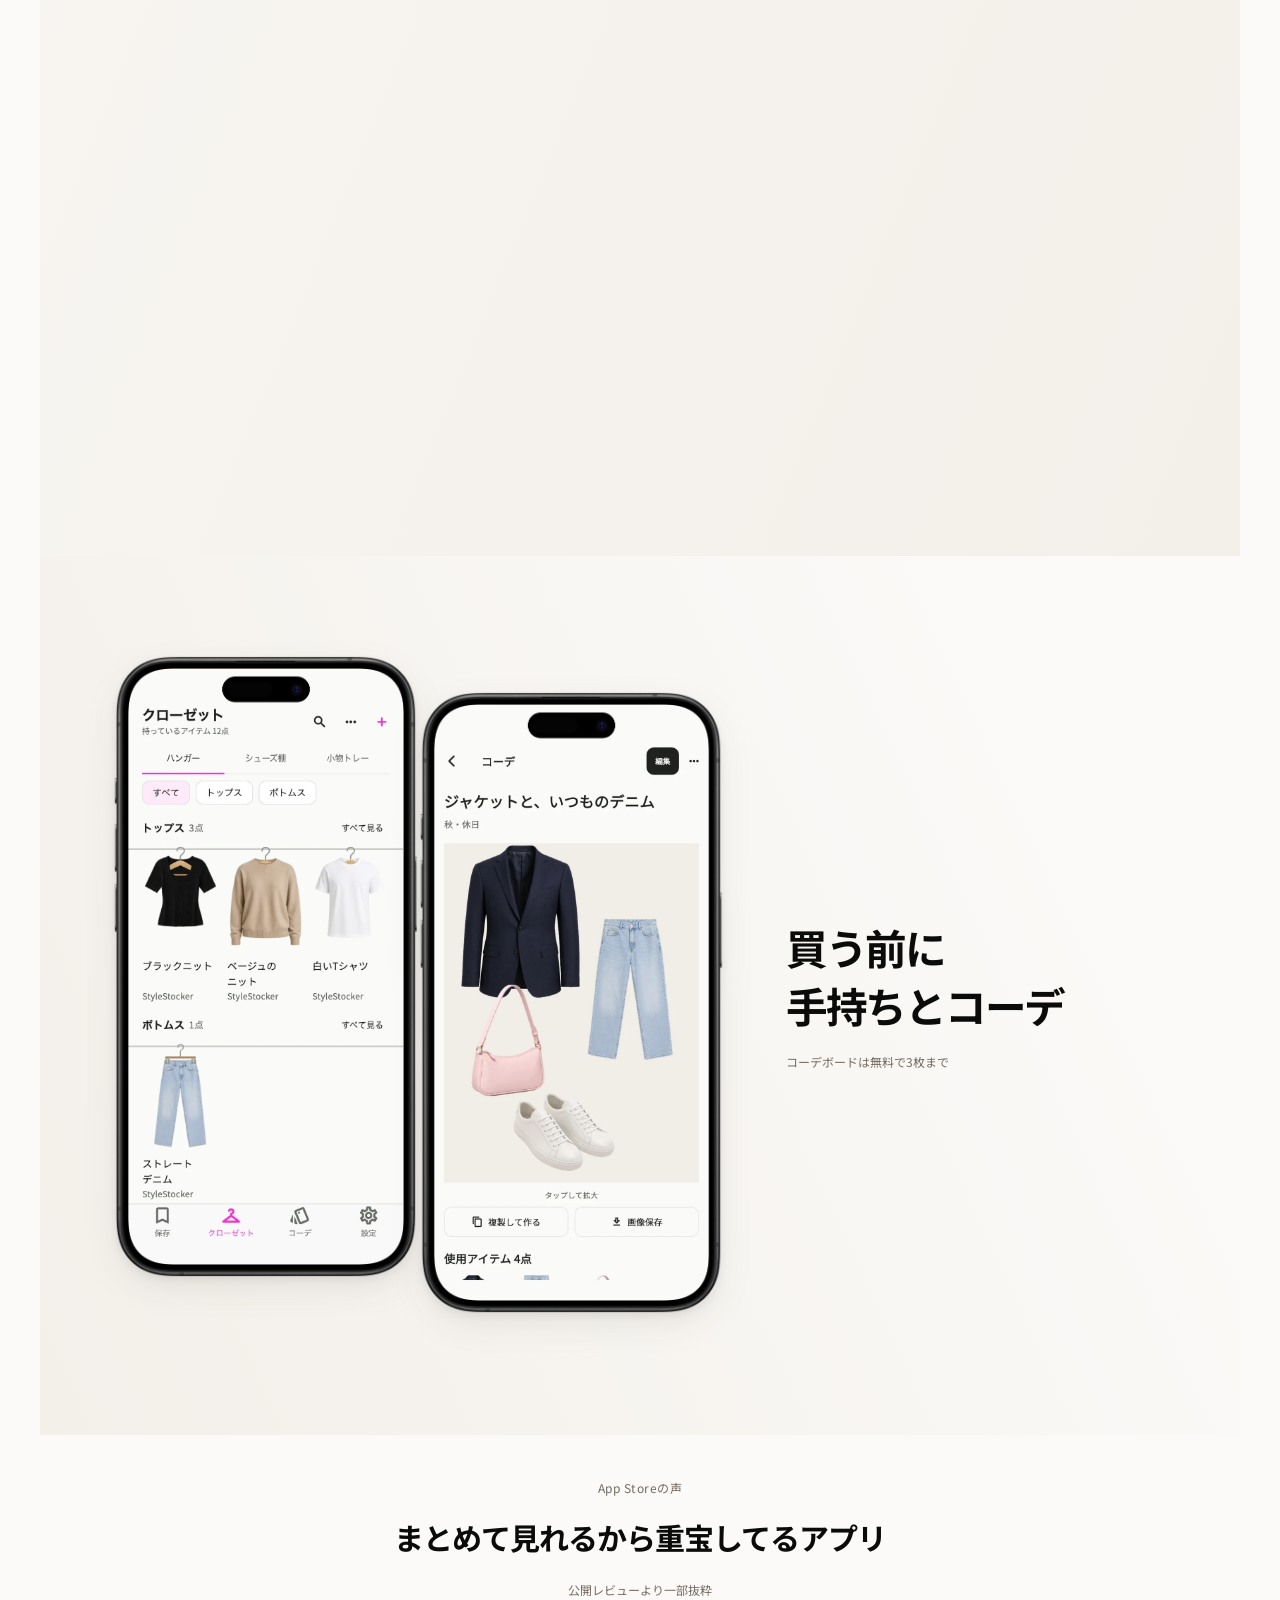
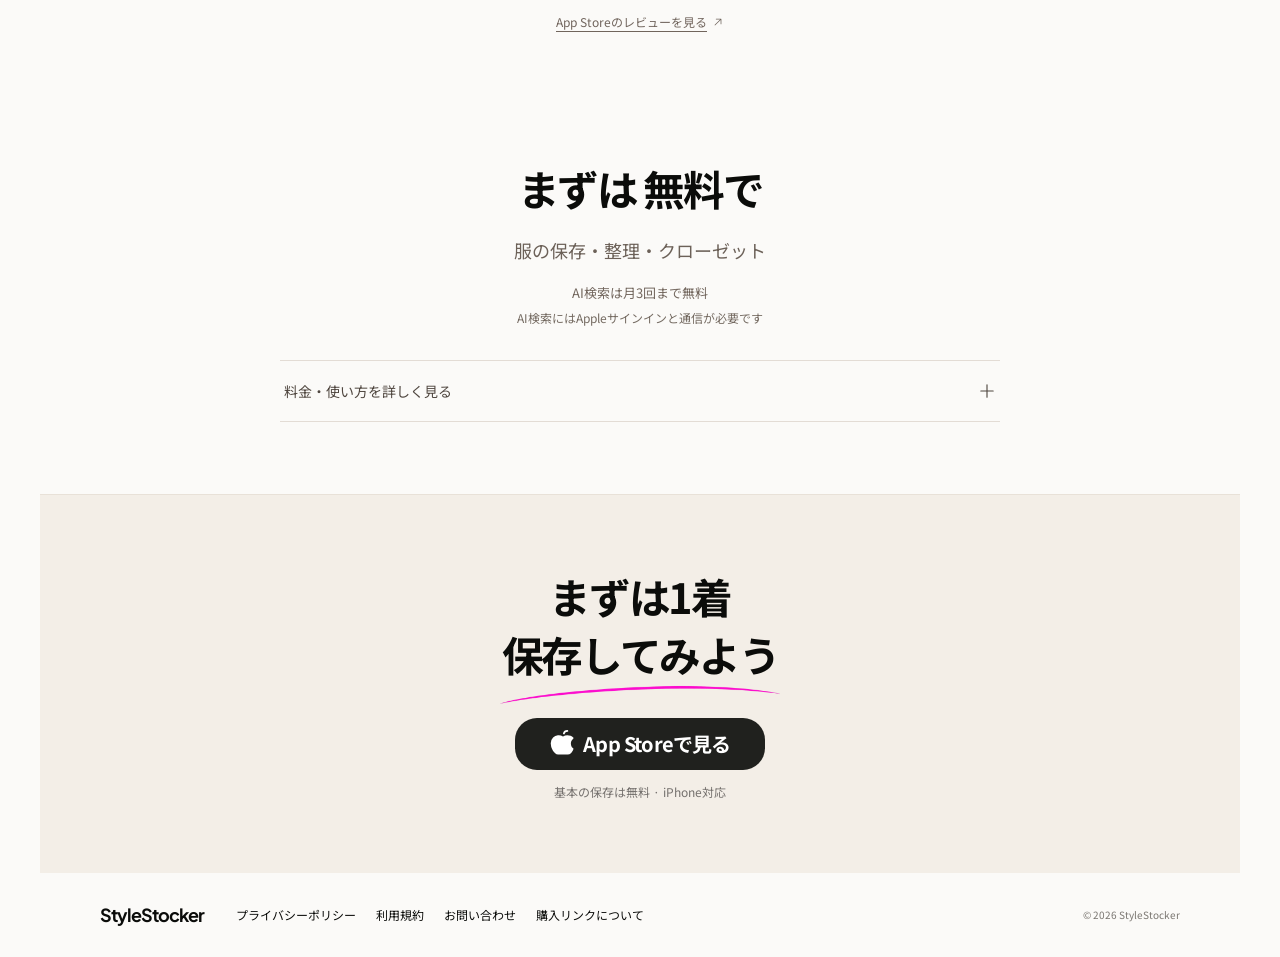
==== commit fb9e5d5c: "Remove pain content and lead directly into the demo" ====
--- a/docs/index.html
+++ b/docs/index.html
@@ -33,8 +33,8 @@
     />
     <meta name="twitter:card" content="summary_large_image" />
     <title>StyleStocker — いいなと思った服を もう忘れない</title>
-    <script type="module" crossorigin src="./lp-assets/index-BdlN5N5A.js"></script>
-    <link rel="stylesheet" crossorigin href="./lp-assets/index-CTerlcru.css">
+    <script type="module" crossorigin src="./lp-assets/index-DUZGcPjv.js"></script>
+    <link rel="stylesheet" crossorigin href="./lp-assets/index-BYVsdSFf.css">
   </head>
   <body>
     <div id="root"></div>
--- a/docs/lp-assets/index-BYVsdSFf.css
+++ b/docs/lp-assets/index-BYVsdSFf.css
@@ -0,0 +1 @@
+@font-face{font-family:Noto;src:url(./NotoSansJP-Regular-CYee9Ezj.woff2) format("woff2");font-weight:400;font-display:swap}@font-face{font-family:Noto;src:url(./NotoSansJP-Bold-DS0iwYVa.woff2) format("woff2");font-weight:700;font-display:swap}@font-face{font-family:Jakarta;src:url(./PlusJakartaSans-Bold-CydF1e23.woff2) format("woff2");font-weight:700;font-display:swap}:root{font-family:Noto,Hiragino Sans,sans-serif;color:#0b0c0a;background:#fbfaf8;font-synthesis:none;scroll-behavior:smooth;--pink: #ff32cf;--cream: #fbfaf8;--ink: #20211e;--muted: #756b62}*{box-sizing:border-box}body{margin:0}a{color:inherit;text-underline-offset:5px}img{display:block;max-width:100%}h1,h2,p,figure{margin:0}a,summary,button{-webkit-tap-highlight-color:transparent}a:focus-visible,summary:focus-visible,button:focus-visible{outline:3px solid #a60086;outline-offset:4px}.lp{max-width:1200px;margin:auto;container-type:inline-size;background:var(--cream);--page-gutter: clamp(24px, 5cqw, 60px);--section-space: clamp(48px, 6cqw, 72px);--heading-size: clamp(28px, calc(20px + 1.8cqw) , 42px);--hero-heading-size: clamp(28px, calc(20px + 2.5cqw) , 50px);--body-size: clamp(14px, calc(12px + .5cqw) , 18px);--cta-width: clamp(208px, 32cqw, 250px);--cta-height: clamp(46px, 6cqw, 52px)}.skip-link{position:absolute;width:1px;height:1px;overflow:hidden;clip-path:inset(50%);white-space:nowrap}.skip-link:focus{position:fixed;top:12px;left:20px;z-index:30;width:auto;height:auto;clip-path:none;background:#fff;padding:12px}.wordmark{font-family:Jakarta,Noto,sans-serif;font-weight:700;text-decoration:none;line-height:1.2;letter-spacing:-.055em}.store-link{display:inline-flex;justify-content:center;align-items:center;gap:6px;width:var(--cta-width);max-width:100%;min-height:var(--cta-height);padding:10px 12px;border-radius:22px;color:#fff;background:var(--ink);text-decoration:none;white-space:nowrap;font-size:clamp(17px,calc(15px + .5cqw),20px);font-weight:700;letter-spacing:-.04em;line-height:1.3;transition:background .18s,transform .18s}.store-link svg{width:1.4em;height:1.4em;flex-shrink:0}.store-link:hover{background:#393a36;transform:translateY(-2px)}.headline-underline{position:relative;overflow:hidden}.headline-underline img{position:absolute;width:112.5%;left:-6.25%;max-width:none;height:auto;top:50%;transform:translateY(-50%)}.phone{position:absolute;aspect-ratio:511 / 968;filter:drop-shadow(0 12px 16px #29231c14) drop-shadow(0 3px 4px #29231c12)}.phone-screen{position:absolute;top:5.99%;left:11.55%;width:76.91%;height:88.02%;border-radius:10.69%/4.93%;object-fit:fill}.phone-bezel{position:absolute;top:0;right:0;bottom:0;left:0;width:100%;height:100%;pointer-events:none}@media(prefers-reduced-motion:reduce){:root{scroll-behavior:auto}*,*:before,*:after{transition:none!important}}.lp-reduced-motion{scroll-behavior:auto}.lp-reduced-motion *{transition:none!important}.motion-enabled .hero-backdrop{transform:translate3d(0,calc(var(--hero-progress, 0) * 24px),0) scale(calc(1 + var(--hero-progress, 0) * .035));transform-origin:45% 65%;will-change:transform}.motion-enabled .hero-phone{transform:translate3d(0,calc(var(--hero-progress, 0) * 64px),0) scale(calc(1 + var(--hero-progress, 0) * .06)) rotate(calc(var(--hero-progress, 0) * -2deg));transform-origin:50% 80%;will-change:transform}.motion-enabled .hero-copy{transform:translate3d(0,calc(var(--hero-progress, 0) * -28px),0)}.scroll-story{position:relative;height:500svh;scroll-margin-top:0;background:linear-gradient(112deg,var(--cream) 12%,#f3efe9 100%)}.story-sticky{position:sticky;top:0;height:100svh;overflow:hidden;isolation:isolate;background:inherit}.story-topline{position:absolute;top:36px;left:var(--page-gutter);right:var(--page-gutter);display:flex;justify-content:space-between;gap:20px;color:#77716a;font-size:12px;letter-spacing:.08em;line-height:1.5}.story-scroll-hint{display:flex;align-items:center;gap:7px;font-size:11px;letter-spacing:0}.story-scroll-hint svg{width:14px;height:14px}.story-copies{position:absolute;top:48%;left:var(--page-gutter);width:39%;height:210px;transform:translateY(-50%);z-index:3;pointer-events:none}.story-copy{position:absolute;top:0;right:0;bottom:0;left:0;opacity:clamp(0,calc((var(--chapter-opacity) - .5) * 2),1);transform:translate3d(0,calc((1 - var(--chapter-opacity)) * 20px),0)}.story-copy[data-chapter="0"]{--chapter-opacity: var(--first-opacity, 1)}.story-copy[data-chapter="1"]{--chapter-opacity: var(--share-opacity, 0)}.story-copy[data-chapter="2"]{--chapter-opacity: var(--form-opacity, 0)}.story-copy[data-chapter="3"]{--chapter-opacity: var(--middle-opacity, 0)}.story-copy[data-chapter="4"]{--chapter-opacity: var(--last-opacity, 0)}.story-chapter-label{font-family:Jakarta,Noto,sans-serif;color:#85736d;font-size:13px;line-height:1.5;letter-spacing:.04em;margin-bottom:16px}.story-copy h2{font-size:var(--heading-size);line-height:1.3;font-weight:700;letter-spacing:-.055em;overflow-wrap:anywhere}.story-description{font-size:var(--body-size);line-height:1.8;letter-spacing:-.03em;margin-top:12px}.story-search-terms{color:var(--muted);font-size:12px;line-height:1.6;margin-top:10px}.story-description span{display:block}.story-device-stage{position:absolute;width:min(430px,42cqw,calc((100svh - 150px) * 511 / 968));aspect-ratio:511 / 968;top:48%;left:71%;transform:translate(-50%,-50%)}.story-device{top:0;right:0;bottom:0;left:0;width:100%;transform:translate3d(0,calc(var(--save-progress, 0) * -12px),0) scale(calc(1 + var(--save-progress, 0) * .065 - var(--search-progress, 0) * .035)) rotate(calc(-2deg + var(--save-progress, 0) * 2deg));will-change:transform}.story-screen-search{opacity:var(--search-progress, 0);pointer-events:none}.story-search-caption{position:absolute;display:flex;justify-content:center;align-items:center;gap:9px;width:max-content;max-width:112%;padding:15px 20px;background:#fff;border-radius:32px;box-shadow:0 4px 18px #2c1b1620;font-size:clamp(14px,1.65cqw,20px);font-weight:700;line-height:1.4;white-space:nowrap;pointer-events:none}.story-search-caption{top:39%;right:-8%;opacity:var(--search-progress, 0);transform:translate3d(calc((1 - var(--search-progress, 0)) * 24px),0,0)}.story-search-caption svg{width:23px;height:23px;color:var(--pink);flex-shrink:0}.story-chapters{position:absolute;bottom:28px;left:50%;transform:translate(-50%);width:min(680px,82%);display:grid;grid-template-columns:repeat(5,1fr);gap:18px;z-index:4}.story-chapters button{-webkit-appearance:none;-moz-appearance:none;appearance:none;border:0;border-bottom:2px solid #ded9d4;border-radius:0;padding:9px 2px;background:transparent;min-height:44px;font:inherit;font-size:13px;color:#756d65;cursor:pointer;transition:color .2s,border-color .2s}.story-chapters button span{margin-right:7px;font-size:11px}.story-chapters button[aria-current=step]{color:var(--ink, #20211e);border-color:var(--pink)}.story-chapters button:hover{color:#20211e}.story-chapters button:focus-visible{outline:3px solid #a60086;outline-offset:5px}.motion-enabled .wardrobe-visual .closet-phone{opacity:0;transform:translate3d(-26px,40px,0) rotate(-4deg);transition:opacity .8s,transform 1s cubic-bezier(.16,1,.3,1)}.motion-enabled .wardrobe-visual .outfit-phone{opacity:0;transform:translate3d(24px,58px,0) rotate(4deg);transition:opacity .8s .1s,transform 1s .1s cubic-bezier(.16,1,.3,1)}.motion-enabled .wardrobe-copy{opacity:0;transform:translate3d(0,25px,0);transition:opacity .8s .18s,transform .9s .18s cubic-bezier(.16,1,.3,1)}.motion-enabled .wardrobe-feature.is-revealed .phone,.motion-enabled .wardrobe-feature.is-revealed .wardrobe-copy{opacity:1;transform:none}.scroll-story--static{height:auto}.story-static-steps{display:grid;grid-template-columns:repeat(2,minmax(0,1fr));gap:36px;padding:var(--section-space) var(--page-gutter)}.story-static-steps article{min-width:0}.story-static-steps h2{font-size:clamp(24px,2.6cqw,32px);line-height:1.4;letter-spacing:-.055em}.story-static-steps .story-description{font-size:15px;margin-top:12px}.story-static-visual{position:relative;width:100%;max-width:250px;aspect-ratio:511 / 968;margin:25px auto 0;display:flex;align-items:center}.story-static-visual .phone{top:0;right:0;bottom:0;left:0;width:100%}@media(max-width:47.99rem){.story-topline{top:25px;left:0;right:0;justify-content:center;font-size:11px}.story-topline>p:first-child{display:none}.story-scroll-hint{display:flex}.story-copies{top:55px;left:var(--page-gutter);right:var(--page-gutter);width:auto;height:130px;transform:none;text-align:center}.story-chapter-label{font-size:11px;margin-bottom:10px}.story-copy h2{font-size:var(--heading-size);line-height:1.3}.story-description{font-size:15px;line-height:1.7;margin-top:13px}.story-device-stage{width:min(290px,76cqw,calc((100svh - 306px) * 511 / 968));top:calc(50% + 74px);left:50%}.story-search-caption{right:-5%;padding:12px 16px;font-size:15px;gap:7px}.story-search-caption svg{width:20px;height:20px}.story-chapters{bottom:22px;width:calc(100% - 2 * var(--page-gutter));gap:8px}.story-chapters button{font-size:11px}.story-chapters button span{font-size:10px;display:block;margin:0 0 3px}.story-static-steps{grid-template-columns:1fr;gap:56px;padding:var(--section-space) var(--page-gutter);text-align:center}.story-static-steps h2{font-size:var(--heading-size)}.story-static-visual{max-width:234px}}@media(prefers-reduced-motion:reduce){.hero-backdrop,.hero-phone,.hero-copy,.wardrobe-visual .phone,.wardrobe-copy{transform:none!important;opacity:1!important;will-change:auto}}.story-share-screen{overflow:hidden;container-type:inline-size;background:#fff}.story-share-screen--animated{opacity:calc(1 - var(--form-progress, 0))}.sns-example{color:#242422;font-size:5cqw;line-height:1.5}.sns-status{display:flex;justify-content:space-between;padding:5cqw 7cqw 6cqw;font:700 4.2cqw Jakarta,sans-serif}.sns-status span{font-size:3cqw}.sns-heading{position:relative;text-align:center;padding:3cqw 6cqw 5cqw;border-bottom:1px solid #eee;font-weight:700}.sns-heading svg{position:absolute;right:6cqw;width:7cqw;height:7cqw}.sns-author{display:flex;align-items:center;gap:3cqw;padding:5cqw;font:700 3.6cqw Jakarta,sans-serif}.sns-author>span{width:8cqw;height:8cqw;border-radius:50%;background:#e7d5c5}.sns-photo{display:block;width:100%;height:auto;aspect-ratio:1 / 1.05;object-fit:cover;object-position:55% center}.sns-actions{display:flex;align-items:flex-start;gap:5cqw;padding:6cqw 5cqw 2cqw}.sns-actions svg{width:7cqw;height:7cqw;flex-shrink:0}.sns-actions .sns-bookmark{margin-left:auto}.sns-share-action{display:grid;justify-items:center;gap:2cqw;color:#a53658;position:relative}.sns-share-action>svg{box-sizing:content-box;padding:3cqw;margin:-3cqw;border-radius:50%;outline:2px solid #dca3b5;background:#fff3f6}.sns-share-action>span{margin-top:3cqw;font-size:4cqw;font-weight:700}.sns-caption{padding:3cqw 5cqw;font-size:4cqw}.sns-example-note{padding:6cqw 5cqw;color:#827a72;font-size:3.5cqw;text-align:center}.sns-sheet{position:absolute;inset:auto 0 0;padding:3cqw 5cqw 12cqw;background:#f7f7f8;border-radius:7cqw 7cqw 0 0;box-shadow:0 -4px 30px #211b2330;color:#242422;transform:translateY(110%)}.story-share-screen--animated .sns-sheet{transform:translateY(calc((1 - var(--share-progress, 0)) * 110%))}.story-share-screen:not(.story-share-screen--animated).is-sharing .sns-sheet{transform:none}.sns-sheet-handle{width:12cqw;height:1.4cqw;margin:0 auto 7cqw;background:#c9c6c8;border-radius:4px}.sns-sheet-title{display:flex;align-items:center;gap:3cqw;font-size:5cqw;font-weight:700}.sns-sheet-title svg{width:6cqw;height:6cqw}.sns-sheet-prompt{margin:7cqw 0;text-align:center;font-size:5cqw;font-weight:700}.sns-share-apps{display:grid;grid-template-columns:1fr 1.35fr 1fr;align-items:start;gap:3cqw}.sns-share-app{text-align:center;font:700 3.5cqw Jakarta,Noto,sans-serif}.sns-share-app>img,.sns-share-app>span{display:flex;align-items:center;justify-content:center;width:20cqw;height:20cqw;margin:0 auto 4cqw;border-radius:5cqw}.sns-share-app--selected>img{outline:2px solid #c96e90;outline-offset:1.5cqw}.sns-share-app--selected>p{color:#a53658}.sns-share-app--muted{color:#777}.sns-share-app--muted>span{background:#e9e8eb}.sns-share-app svg{width:9cqw;height:9cqw}.sns-sheet-note{margin-top:9cqw;font-size:3.4cqw;text-align:center;color:#827a72}.story-save-screen{overflow:hidden;container-type:inline-size;background:#dedcdd;color:#20211e;pointer-events:none}.story-save-screen--animated{opacity:var(--form-opacity, 0)}.story-save-screen:not([aria-hidden=true]){pointer-events:auto}.save-demo-status{display:flex;justify-content:space-between;padding:5cqw 7cqw;font:700 4.2cqw Jakarta,sans-serif}.save-demo-status span{font-size:3cqw}.save-demo-form{position:absolute;top:10%;right:4%;bottom:4%;left:4%;padding:6cqw 5cqw 4cqw;border-radius:6cqw;background:#fafaf9;display:flex;flex-direction:column;gap:4cqw}.save-demo-heading{display:flex;align-items:center;justify-content:space-between;font-size:5.3cqw;line-height:1.5;font-weight:700}.save-demo-heading svg{width:6cqw;height:6cqw}.save-demo-photo{display:block;width:100%;flex:1;min-height:0;object-fit:cover;object-position:55% center;border-radius:3cqw}.save-demo-fields{font-size:4cqw;line-height:1.5}.save-demo-fields>p{font-weight:700;margin-bottom:2cqw}.save-demo-fields>div{padding:3cqw;border:1px solid #d6d3d3;border-radius:2cqw;background:#fff}.save-demo-pro-note{color:#807b7b;font-size:3cqw;line-height:1.5}.save-demo-button{position:relative;border:0;border-radius:3cqw;background:#20211e;color:#fff;padding:5cqw 2cqw;font:700 5cqw Noto,sans-serif;line-height:1.5;box-shadow:0 0 0 1.5cqw #e9cbd6;cursor:pointer;flex-shrink:0}.save-demo-button:focus-visible{outline:2px solid #ad3b65;outline-offset:4px}.story-save-screen--animated .save-demo-button{transform:scale(calc(1 - var(--tap-progress, 0) * (1 - var(--saved-progress, 0)) * .04));box-shadow:0 0 0 calc(1.5cqw + var(--tap-progress, 0) * .7cqw) #e9cbd6}.save-demo-button:after{content:"";position:absolute;width:10cqw;height:10cqw;border-radius:50%;border:1px solid #fff;background:#ffffff26;top:50%;left:50%;transform:translate(-50%,-50%) scale(calc(.3 + var(--tap-progress, 0) * 1.5));opacity:0;pointer-events:none}.story-save-screen--animated .save-demo-button:after{opacity:calc(var(--tap-progress, 0) * (1 - var(--saved-progress, 0)) * .85)}.save-demo-example-note{text-align:center;color:#827a72;font-size:3cqw;line-height:1.5}.save-demo-success{position:absolute;top:10%;right:4%;bottom:4%;left:4%;border-radius:6cqw;background:#fafaf9;display:flex;flex-direction:column;align-items:center;justify-content:center;gap:5cqw;opacity:var(--saved-progress, 0);pointer-events:none;color:#3a3636;font-size:5.3cqw;font-weight:700}.save-demo-success svg{width:19cqw;height:19cqw;color:#a94f73;transform:scale(calc(.8 + var(--saved-progress, 0) * .2))}.story-added-screen{pointer-events:none}.story-added-screen--animated{opacity:var(--middle-opacity, 0)}.story-added-placeholder,.story-added-item{position:absolute;left:5.33%;top:61.39%;width:43.07%;height:26.54%;border-radius:7%/5.25%}.story-added-placeholder{display:none;background:#fafbf9}.story-added-item{background-size:232.18% 376.79%;background-position:9.36% 83.57%;outline:2px solid #c6819d;outline-offset:2px}.story-added-screen--animated .story-added-placeholder{display:block}.story-added-screen--animated .story-added-item{opacity:var(--added-progress, 0);transform:translateY(calc((1 - var(--added-progress, 0)) * 8%))}.story-transfer-screen{pointer-events:none}.story-transfer-item{position:absolute;left:calc(9% - var(--transfer-progress, 0) * 3.67%);top:calc(18% + var(--transfer-progress, 0) * 43.39%);width:calc(82% - var(--transfer-progress, 0) * 38.93%);height:calc(44% - var(--transfer-progress, 0) * 17.46%);object-fit:cover;object-position:55% center;border-radius:7%/5.25%;opacity:var(--transfer-opacity, 0);transform:translateY(calc(var(--transfer-lift, 0) * -12%)) rotate(calc((1 - var(--transfer-progress, 0)) * -2deg));box-shadow:0 calc(var(--transfer-lift, 0) * 9px) calc(var(--transfer-lift, 0) * 20px) #3b24302b}.site-header{min-height:clamp(64px,8cqw,76px);margin-inline:var(--page-gutter);display:flex;align-items:center;justify-content:space-between;gap:12px;border-bottom:1px solid #e7e5e3}.site-header .wordmark{font-size:clamp(20px,calc(14px + 1.4cqw),30px)}.site-header nav{flex-shrink:0}.store-link--compact{width:clamp(135px,23cqw,182px);min-height:44px;font-size:clamp(11px,calc(9px + .6cqw),15px);border-radius:22px;gap:4px}.store-link--compact svg{width:1.6em;height:1.6em}.hero{position:relative;min-height:clamp(680px,65cqw,780px);display:grid;grid-template-columns:1.1fr 1fr;align-items:start;padding-inline:var(--page-gutter);isolation:isolate;overflow:hidden}.hero-backdrop{position:absolute;top:0;right:0;bottom:0;left:0;width:100%;height:100%;object-fit:cover;object-position:center 20%;z-index:-1}.hero-copy{position:relative;min-width:0;z-index:2;padding-top:clamp(48px,7.5cqw,90px)}.hero h1{font-size:var(--hero-heading-size);line-height:1.36;letter-spacing:-.055em;font-weight:700;overflow-wrap:anywhere}.hero h1 span{display:block}.hero-kicker{font-size:12px;line-height:1.5;letter-spacing:.05em;color:var(--muted);margin-bottom:clamp(12px,1.5cqw,18px)}.hero-copy .headline-underline{width:min(360px,72%);height:clamp(19px,2cqw,24px);margin:-4px 0 12px}.hero-tagline{margin:0 0 clamp(21px,2.4cqw,28px) 2px;font-size:var(--body-size);line-height:1.7;letter-spacing:-.025em}.hero-reassurance{margin:10px 0 0 2px;font-size:12px;line-height:1.6;color:#68615a}.hero-reassurance span{border-left:1px solid #ccc5bf;padding-left:12px;margin-left:12px}.how-link{display:flex;align-items:center;width:max-content;min-height:44px;font-size:14px;line-height:1.5;margin:6px 0 0 2px;text-decoration-thickness:1px}.hero-phone{position:relative;width:min(400px,40cqw);justify-self:end;margin-top:10px;margin-right:-20px}.section-eyebrow{font-size:12px;line-height:1.6;letter-spacing:.04em;color:var(--muted);margin-bottom:16px}.wardrobe-copy h2,.pricing-main h2,.closing h2{font-size:var(--heading-size);line-height:1.4;letter-spacing:-.055em}.wardrobe-feature{overflow:clip;position:relative;display:grid;grid-template-columns:minmax(0,1.65fr) minmax(0,1fr);align-items:center;gap:clamp(24px,3cqw,36px);padding:var(--section-space) var(--page-gutter);background:linear-gradient(245deg,var(--cream) 16%,#f3efe9 100%)}.wardrobe-visual{position:relative;min-width:0;width:100%;aspect-ratio:1 / 1.13}.wardrobe-visual .phone{width:55%}.closet-phone{left:-2%;top:0}.outfit-phone{left:45%;top:clamp(24px,3cqw,36px)}.wardrobe-copy{position:relative;z-index:2;min-width:0}.feature-note{font-size:12px;line-height:1.7;color:var(--muted);margin-top:18px}.trust{max-width:960px;margin:auto;padding:calc(var(--section-space) * .6) var(--page-gutter);text-align:center}.trust blockquote{margin:0;font-size:clamp(22px,calc(18px + 1cqw),30px);line-height:1.65;font-weight:700;letter-spacing:-.035em}.review-attribution{color:var(--muted);font-size:12px;line-height:1.6;margin-top:18px}.review-source-link{display:inline-flex;align-items:center;gap:5px;min-height:44px;font-size:12px;line-height:1.5;color:#71655d;text-underline-offset:4px}.pricing-faq{max-width:840px;margin:auto;padding:var(--section-space) var(--page-gutter)}.pricing-main{text-align:center}.free-scope-line{color:#6c6158;font-size:var(--body-size);line-height:1.7;margin-top:18px}.ai-allowance{color:#73675e;font-size:13px;line-height:1.7;margin-top:16px}.ai-requirement{color:var(--muted);font-size:12px;line-height:1.7;margin-top:4px}.faq-disclosure{margin-top:32px;border-top:1px solid #e3dcd5;border-bottom:1px solid #e3dcd5}.faq-disclosure summary{display:flex;justify-content:space-between;align-items:center;list-style:none;font-size:14px;line-height:1.6;cursor:pointer;gap:16px;padding:12px 4px;color:#4f463f}.faq-disclosure>summary{min-height:60px}.faq-disclosure summary::-webkit-details-marker{display:none}.faq-disclosure summary svg{width:18px;height:18px;flex-shrink:0;transition:transform .2s}.faq-disclosure[open]>summary svg,.faq details[open]>summary svg{transform:rotate(45deg)}.faq{padding:8px 0 16px}.faq details{border-top:1px solid #e0ddda}.faq summary{min-height:52px}.faq details>p{padding:4px 4px 18px;font-size:14px;line-height:1.85;color:#4c4b47}.closing{position:relative;text-align:center;isolation:isolate;background:#f3eee7;border-top:1px solid #e8e1d8}.closing-content{padding:var(--section-space) var(--page-gutter)}.closing .headline-underline{width:min(280px,60cqw);height:20px;margin:0 auto 14px}.platform-note{display:block;color:#75716e;font-size:12px;margin-top:12px;line-height:1.6}.site-footer{padding:20px var(--page-gutter);display:flex;align-items:center;gap:12px 32px;flex-wrap:wrap;position:relative;font-size:12px}.site-footer .wordmark{font-size:18px}.footer-links{display:flex;flex-wrap:wrap;align-items:center;gap:0 20px}.footer-links>a,.purchase-info>summary{display:flex;align-items:center;min-height:44px;text-decoration:none}.purchase-info>summary{cursor:pointer;list-style:none}.purchase-info>summary::-webkit-details-marker{display:none}.purchase-content{position:absolute;bottom:100%;left:var(--page-gutter);right:var(--page-gutter);z-index:10;background:#fff;padding:20px;font-size:13px;line-height:1.8;box-shadow:0 2px 20px #0002;border:1px solid #e0ddda;overflow-wrap:anywhere}.purchase-content img{margin-top:12px}.copyright{margin-left:auto;color:#797570;font-size:10px;white-space:nowrap}.motion-enabled .reveal-on-scroll{opacity:0;transform:translate3d(0,20px,0);transition:opacity .8s,transform .9s cubic-bezier(.16,1,.3,1)}.motion-enabled .reveal-on-scroll.is-revealed,.motion-enabled .reveal-on-scroll:focus-within{opacity:1;transform:none}@media(max-width:47.99rem){.hero{display:flex;flex-direction:column;min-height:0;padding-bottom:14px}.hero-backdrop{height:clamp(510px,85cqw,650px);top:auto;object-position:100% bottom}.hero-copy{width:100%;padding-top:28px}.hero h1{line-height:1.32}.hero-copy .headline-underline{width:min(320px,69%)}.hero-phone{width:clamp(218px,64cqw,340px);flex-shrink:0;margin:-30px calc(-1 * var(--page-gutter) - 4px) 0 auto}.wardrobe-feature{grid-template-columns:minmax(0,1fr);gap:28px}.wardrobe-copy{order:-1;text-align:center}.wardrobe-visual{max-width:440px;margin-inline:auto}.trust blockquote span{display:block}.footer-links{width:100%;order:1}}@media(max-width:374px){.hero-backdrop{object-position:65% bottom}}
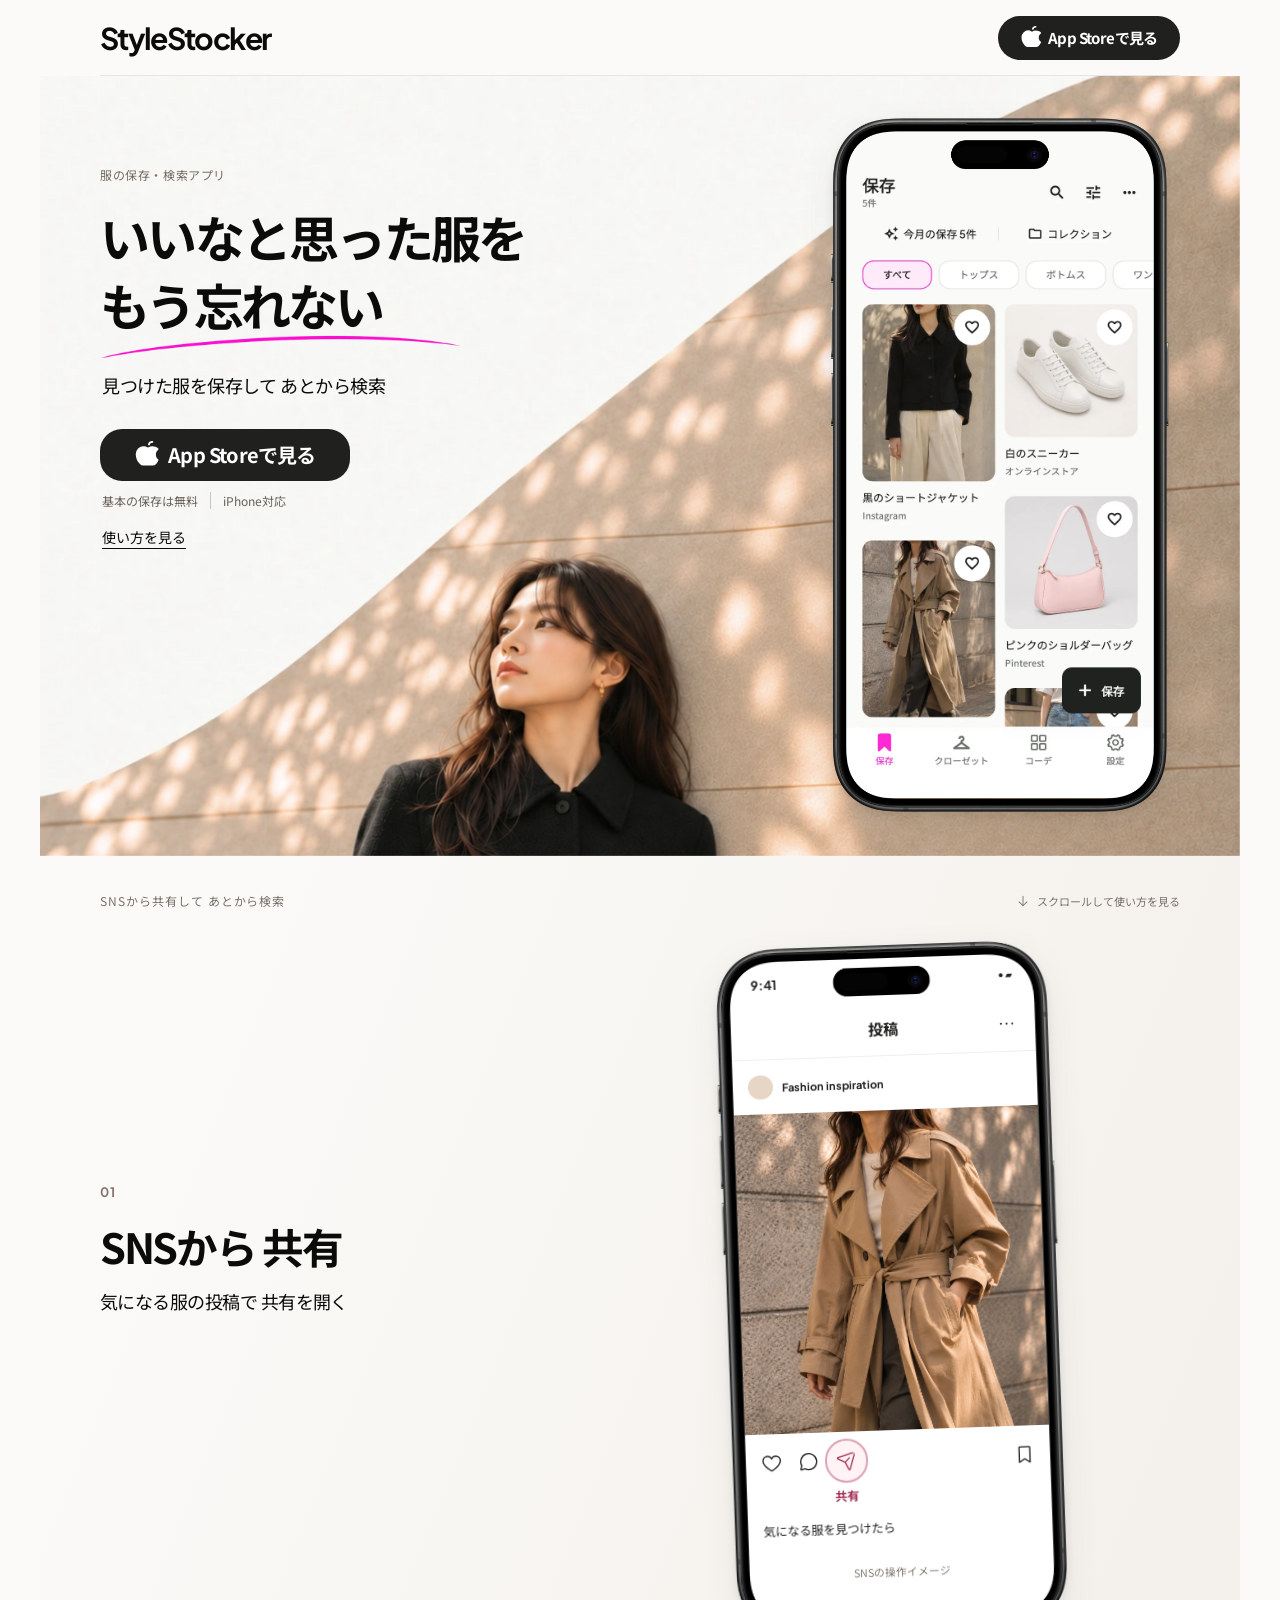
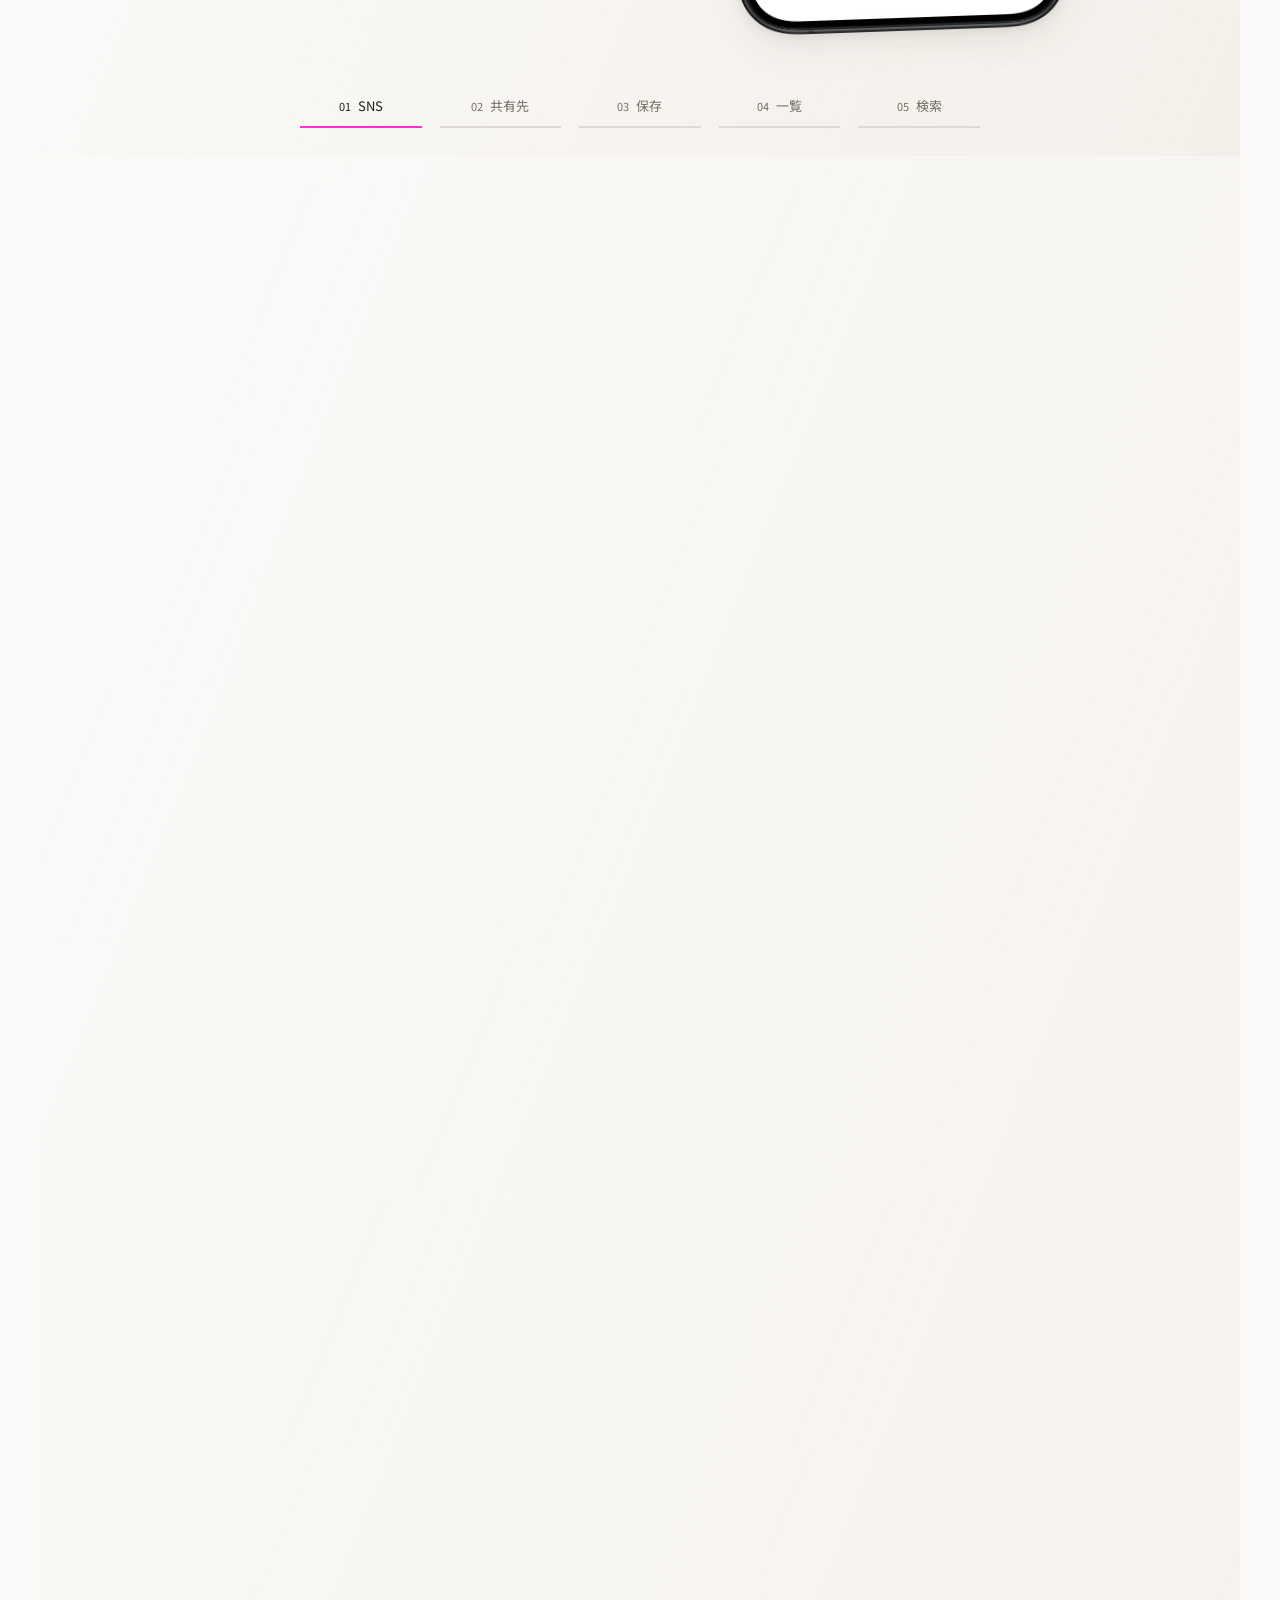
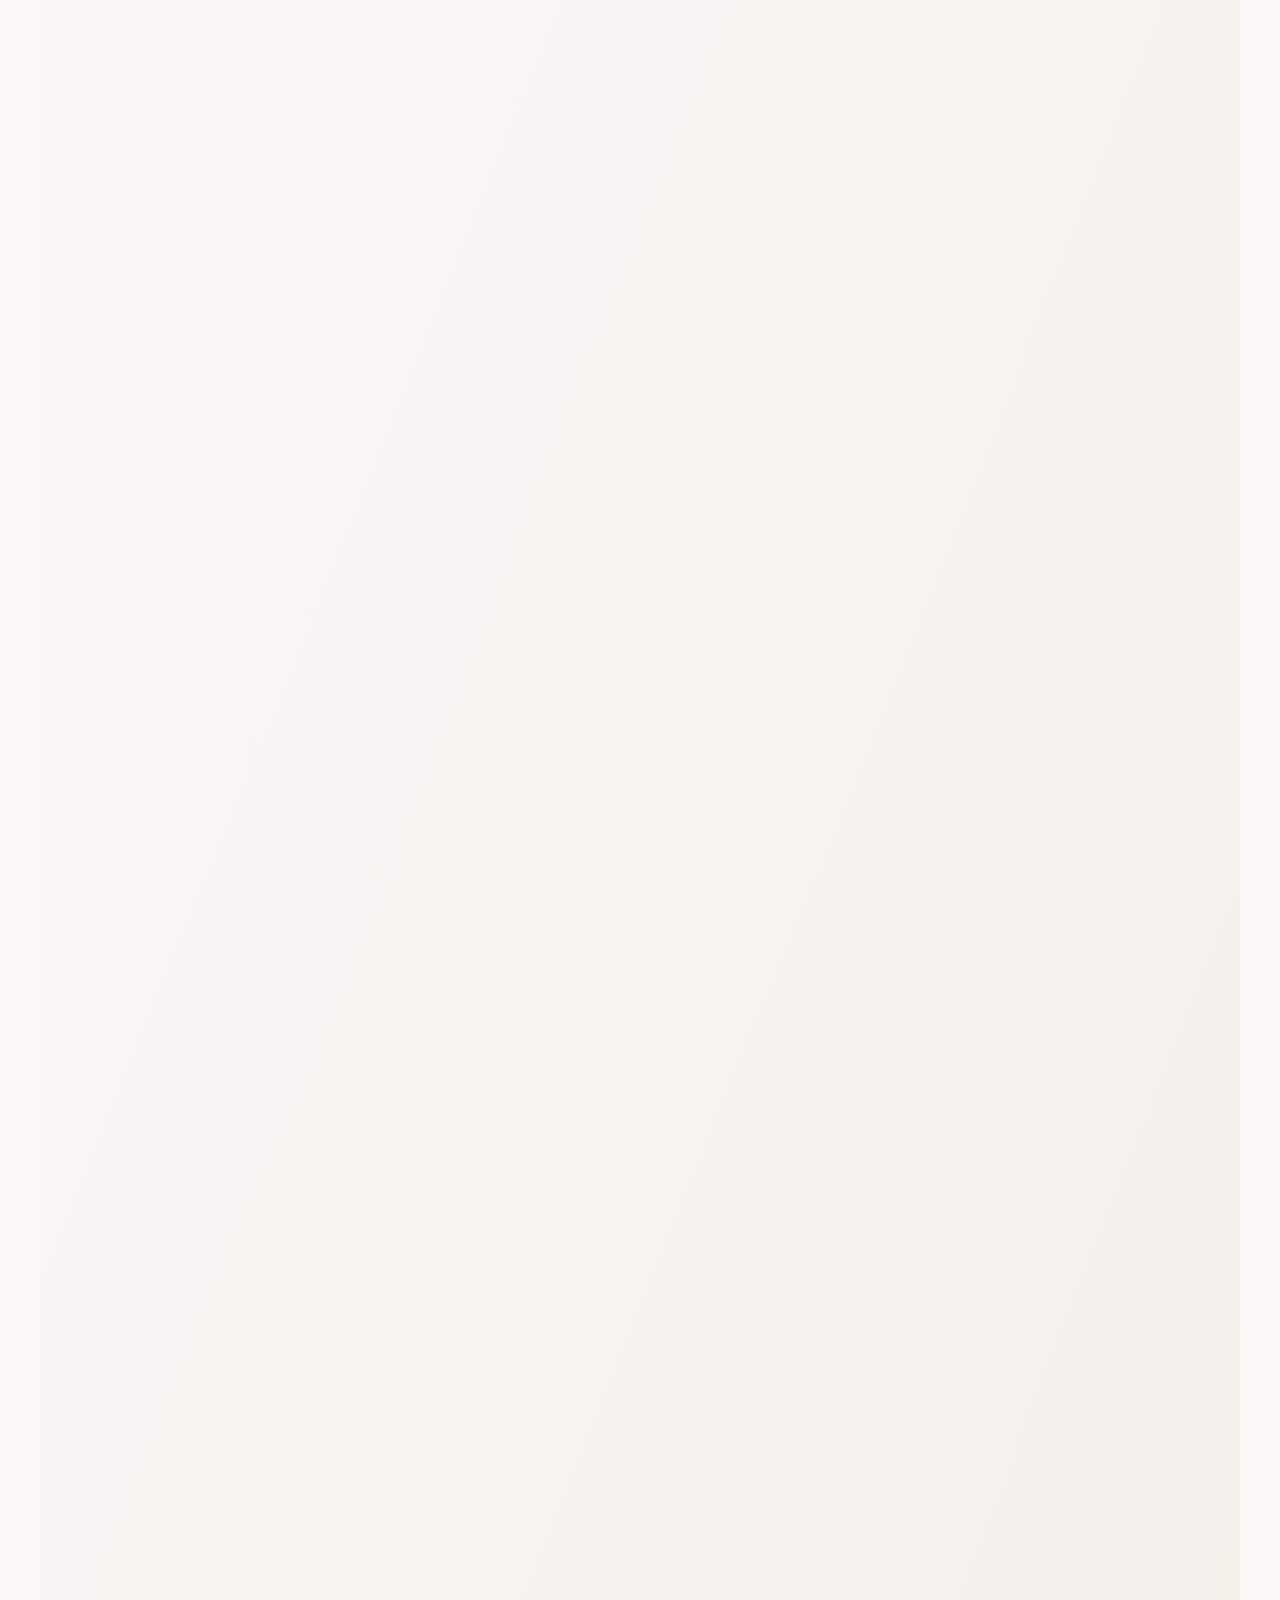
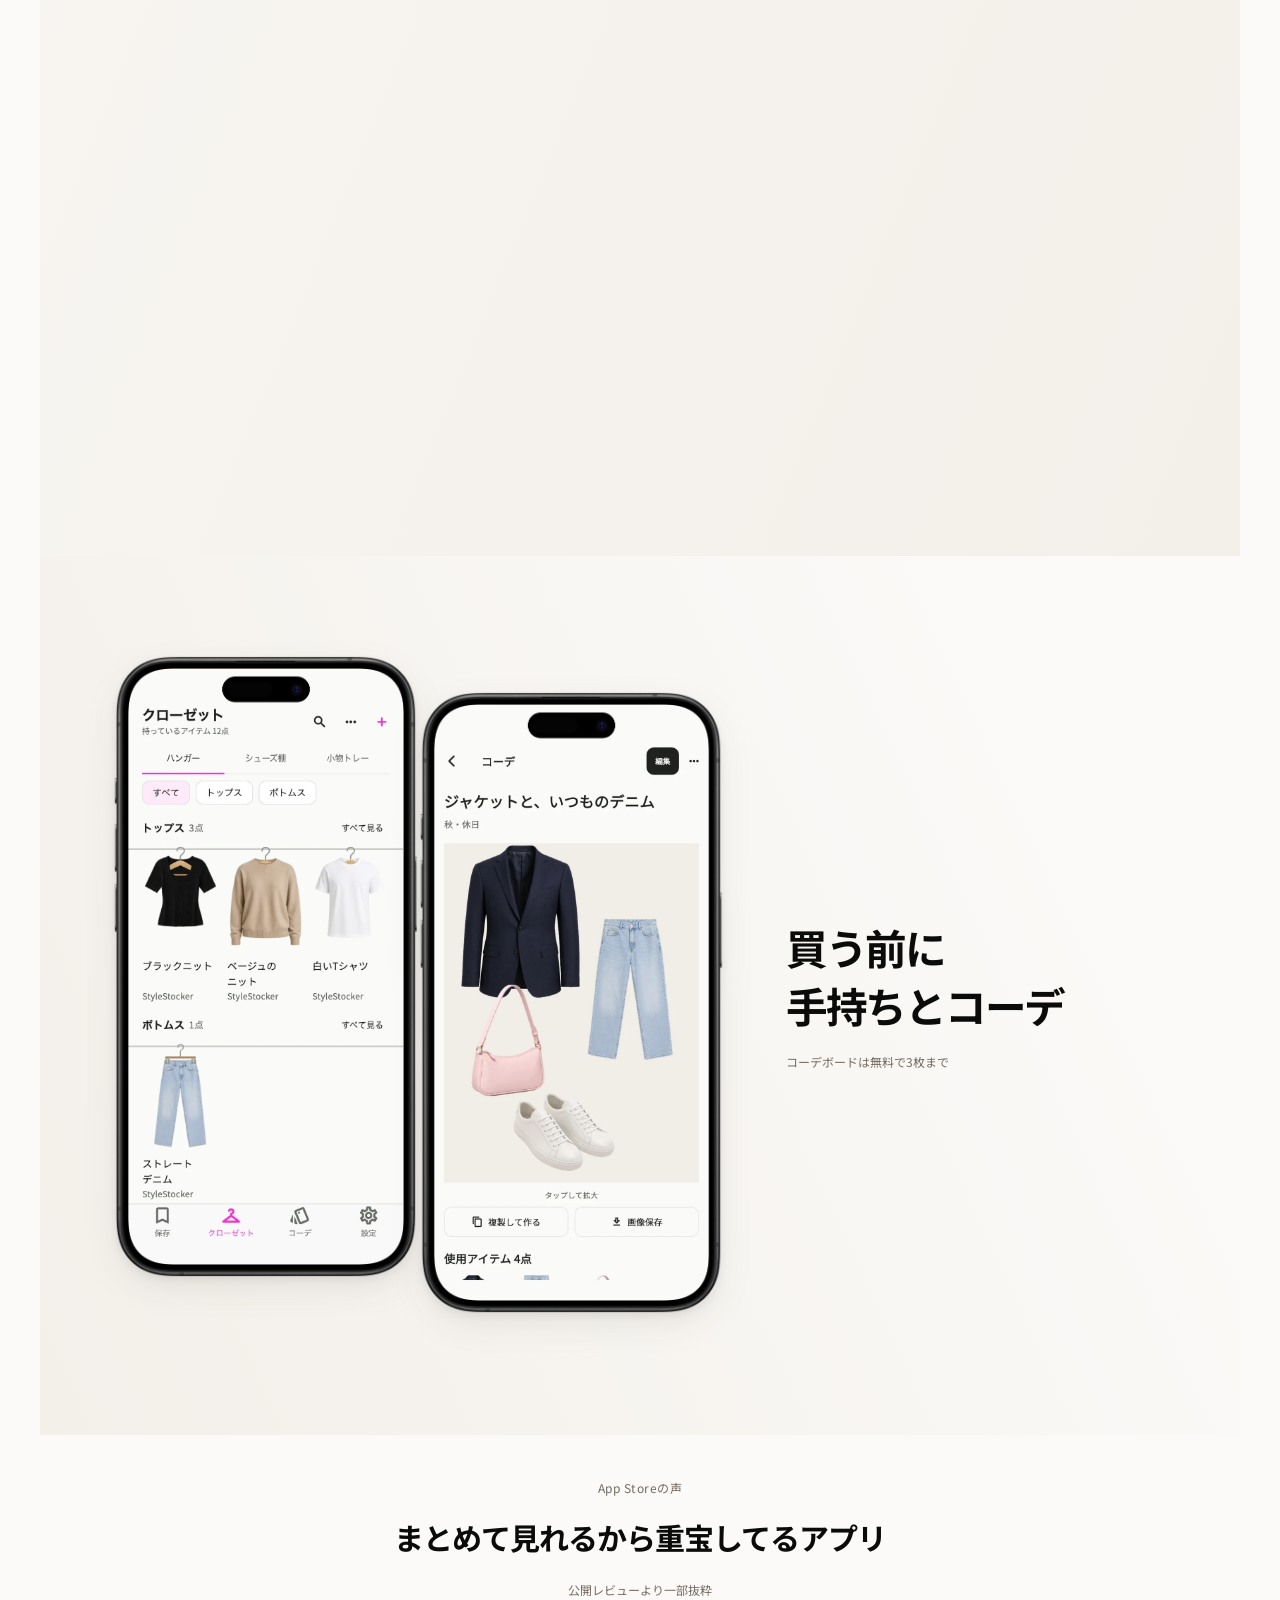
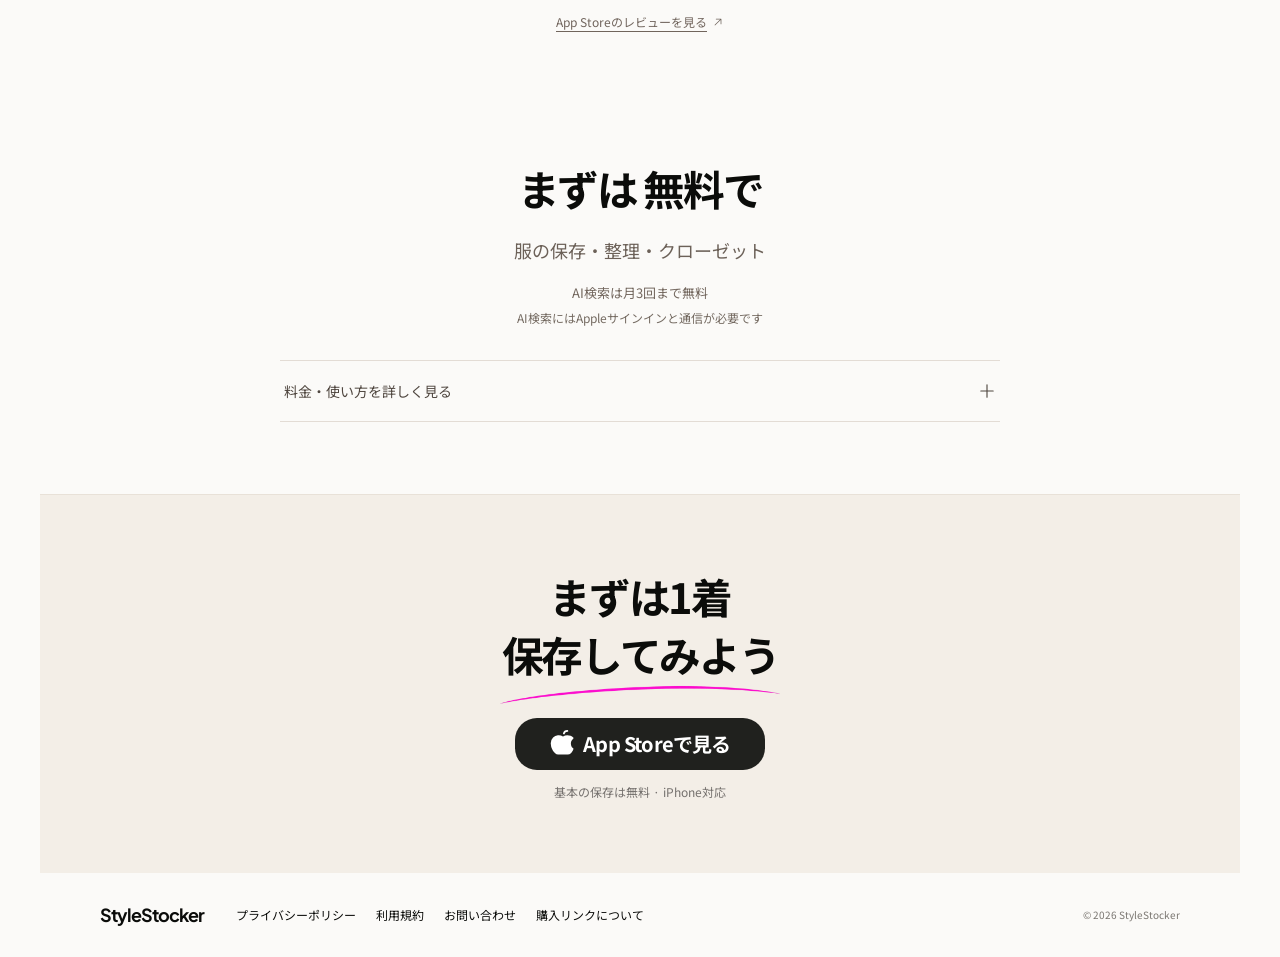
==== commit 34968ded: "Keep the scroll walkthrough active in iPhone browser viewports" ====
--- a/docs/index.html
+++ b/docs/index.html
@@ -33,8 +33,8 @@
     />
     <meta name="twitter:card" content="summary_large_image" />
     <title>StyleStocker — いいなと思った服を もう忘れない</title>
-    <script type="module" crossorigin src="./lp-assets/index-DUZGcPjv.js"></script>
-    <link rel="stylesheet" crossorigin href="./lp-assets/index-BYVsdSFf.css">
+    <script type="module" crossorigin src="./lp-assets/index-DNqDWlHO.js"></script>
+    <link rel="stylesheet" crossorigin href="./lp-assets/index-B5e9U8Lo.css">
   </head>
   <body>
     <div id="root"></div>
--- a/docs/lp-assets/index-B5e9U8Lo.css
+++ b/docs/lp-assets/index-B5e9U8Lo.css
@@ -0,0 +1 @@
+@font-face{font-family:Noto;src:url(./NotoSansJP-Regular-CYee9Ezj.woff2) format("woff2");font-weight:400;font-display:swap}@font-face{font-family:Noto;src:url(./NotoSansJP-Bold-DS0iwYVa.woff2) format("woff2");font-weight:700;font-display:swap}@font-face{font-family:Jakarta;src:url(./PlusJakartaSans-Bold-CydF1e23.woff2) format("woff2");font-weight:700;font-display:swap}:root{font-family:Noto,Hiragino Sans,sans-serif;color:#0b0c0a;background:#fbfaf8;font-synthesis:none;scroll-behavior:smooth;--pink: #ff32cf;--cream: #fbfaf8;--ink: #20211e;--muted: #756b62}*{box-sizing:border-box}body{margin:0}a{color:inherit;text-underline-offset:5px}img{display:block;max-width:100%}h1,h2,p,figure{margin:0}a,summary,button{-webkit-tap-highlight-color:transparent}a:focus-visible,summary:focus-visible,button:focus-visible{outline:3px solid #a60086;outline-offset:4px}.lp{max-width:1200px;margin:auto;container-type:inline-size;background:var(--cream);--page-gutter: clamp(24px, 5cqw, 60px);--section-space: clamp(48px, 6cqw, 72px);--heading-size: clamp(28px, calc(20px + 1.8cqw) , 42px);--hero-heading-size: clamp(28px, calc(20px + 2.5cqw) , 50px);--body-size: clamp(14px, calc(12px + .5cqw) , 18px);--cta-width: clamp(208px, 32cqw, 250px);--cta-height: clamp(46px, 6cqw, 52px)}.skip-link{position:absolute;width:1px;height:1px;overflow:hidden;clip-path:inset(50%);white-space:nowrap}.skip-link:focus{position:fixed;top:12px;left:20px;z-index:30;width:auto;height:auto;clip-path:none;background:#fff;padding:12px}.wordmark{font-family:Jakarta,Noto,sans-serif;font-weight:700;text-decoration:none;line-height:1.2;letter-spacing:-.055em}.store-link{display:inline-flex;justify-content:center;align-items:center;gap:6px;width:var(--cta-width);max-width:100%;min-height:var(--cta-height);padding:10px 12px;border-radius:22px;color:#fff;background:var(--ink);text-decoration:none;white-space:nowrap;font-size:clamp(17px,calc(15px + .5cqw),20px);font-weight:700;letter-spacing:-.04em;line-height:1.3;transition:background .18s,transform .18s}.store-link svg{width:1.4em;height:1.4em;flex-shrink:0}.store-link:hover{background:#393a36;transform:translateY(-2px)}.headline-underline{position:relative;overflow:hidden}.headline-underline img{position:absolute;width:112.5%;left:-6.25%;max-width:none;height:auto;top:50%;transform:translateY(-50%)}.phone{position:absolute;aspect-ratio:511 / 968;filter:drop-shadow(0 12px 16px #29231c14) drop-shadow(0 3px 4px #29231c12)}.phone-screen{position:absolute;top:5.99%;left:11.55%;width:76.91%;height:88.02%;border-radius:10.69%/4.93%;object-fit:fill}.phone-bezel{position:absolute;top:0;right:0;bottom:0;left:0;width:100%;height:100%;pointer-events:none}@media(prefers-reduced-motion:reduce){:root{scroll-behavior:auto}*,*:before,*:after{transition:none!important}}.lp-reduced-motion{scroll-behavior:auto}.lp-reduced-motion *{transition:none!important}.motion-enabled .hero-backdrop{transform:translate3d(0,calc(var(--hero-progress, 0) * 24px),0) scale(calc(1 + var(--hero-progress, 0) * .035));transform-origin:45% 65%;will-change:transform}.motion-enabled .hero-phone{transform:translate3d(0,calc(var(--hero-progress, 0) * 64px),0) scale(calc(1 + var(--hero-progress, 0) * .06)) rotate(calc(var(--hero-progress, 0) * -2deg));transform-origin:50% 80%;will-change:transform}.motion-enabled .hero-copy{transform:translate3d(0,calc(var(--hero-progress, 0) * -28px),0)}.scroll-story{position:relative;height:500svh;scroll-margin-top:0;background:linear-gradient(112deg,var(--cream) 12%,#f3efe9 100%)}.story-sticky{position:sticky;top:0;height:100svh;overflow:hidden;isolation:isolate;background:inherit}.story-topline{position:absolute;top:36px;left:var(--page-gutter);right:var(--page-gutter);display:flex;justify-content:space-between;gap:20px;color:#77716a;font-size:12px;letter-spacing:.08em;line-height:1.5}.story-scroll-hint{display:flex;align-items:center;gap:7px;font-size:11px;letter-spacing:0}.story-scroll-hint svg{width:14px;height:14px}.story-copies{position:absolute;top:48%;left:var(--page-gutter);width:39%;height:210px;transform:translateY(-50%);z-index:3;pointer-events:none}.story-copy{position:absolute;top:0;right:0;bottom:0;left:0;opacity:clamp(0,calc((var(--chapter-opacity) - .5) * 2),1);transform:translate3d(0,calc((1 - var(--chapter-opacity)) * 20px),0)}.story-copy[data-chapter="0"]{--chapter-opacity: var(--first-opacity, 1)}.story-copy[data-chapter="1"]{--chapter-opacity: var(--share-opacity, 0)}.story-copy[data-chapter="2"]{--chapter-opacity: var(--form-opacity, 0)}.story-copy[data-chapter="3"]{--chapter-opacity: var(--middle-opacity, 0)}.story-copy[data-chapter="4"]{--chapter-opacity: var(--last-opacity, 0)}.story-chapter-label{font-family:Jakarta,Noto,sans-serif;color:#85736d;font-size:13px;line-height:1.5;letter-spacing:.04em;margin-bottom:16px}.story-copy h2{font-size:var(--heading-size);line-height:1.3;font-weight:700;letter-spacing:-.055em;overflow-wrap:anywhere}.story-description{font-size:var(--body-size);line-height:1.8;letter-spacing:-.03em;margin-top:12px}.story-search-terms{color:var(--muted);font-size:12px;line-height:1.6;margin-top:10px}.story-description span{display:block}.story-device-stage{position:absolute;width:min(430px,42cqw,calc((100svh - 150px) * 511 / 968));aspect-ratio:511 / 968;top:48%;left:71%;transform:translate(-50%,-50%)}.story-device{top:0;right:0;bottom:0;left:0;width:100%;transform:translate3d(0,calc(var(--save-progress, 0) * -12px),0) scale(calc(1 + var(--save-progress, 0) * .065 - var(--search-progress, 0) * .035)) rotate(calc(-2deg + var(--save-progress, 0) * 2deg));will-change:transform}.story-screen-search{opacity:var(--search-progress, 0);pointer-events:none}.story-search-caption{position:absolute;display:flex;justify-content:center;align-items:center;gap:9px;width:max-content;max-width:112%;padding:15px 20px;background:#fff;border-radius:32px;box-shadow:0 4px 18px #2c1b1620;font-size:clamp(14px,1.65cqw,20px);font-weight:700;line-height:1.4;white-space:nowrap;pointer-events:none}.story-search-caption{top:39%;right:-8%;opacity:var(--search-progress, 0);transform:translate3d(calc((1 - var(--search-progress, 0)) * 24px),0,0)}.story-search-caption svg{width:23px;height:23px;color:var(--pink);flex-shrink:0}.story-chapters{position:absolute;bottom:28px;left:50%;transform:translate(-50%);width:min(680px,82%);display:grid;grid-template-columns:repeat(5,1fr);gap:18px;z-index:4}.story-chapters button{-webkit-appearance:none;-moz-appearance:none;appearance:none;border:0;border-bottom:2px solid #ded9d4;border-radius:0;padding:9px 2px;background:transparent;min-height:44px;font:inherit;font-size:13px;color:#756d65;cursor:pointer;transition:color .2s,border-color .2s}.story-chapters button span{margin-right:7px;font-size:11px}.story-chapters button[aria-current=step]{color:var(--ink, #20211e);border-color:var(--pink)}.story-chapters button:hover{color:#20211e}.story-chapters button:focus-visible{outline:3px solid #a60086;outline-offset:5px}.motion-enabled .wardrobe-visual .closet-phone{opacity:0;transform:translate3d(-26px,40px,0) rotate(-4deg);transition:opacity .8s,transform 1s cubic-bezier(.16,1,.3,1)}.motion-enabled .wardrobe-visual .outfit-phone{opacity:0;transform:translate3d(24px,58px,0) rotate(4deg);transition:opacity .8s .1s,transform 1s .1s cubic-bezier(.16,1,.3,1)}.motion-enabled .wardrobe-copy{opacity:0;transform:translate3d(0,25px,0);transition:opacity .8s .18s,transform .9s .18s cubic-bezier(.16,1,.3,1)}.motion-enabled .wardrobe-feature.is-revealed .phone,.motion-enabled .wardrobe-feature.is-revealed .wardrobe-copy{opacity:1;transform:none}.scroll-story--static{height:auto}.story-static-steps{display:grid;grid-template-columns:repeat(2,minmax(0,1fr));gap:36px;padding:var(--section-space) var(--page-gutter)}.story-static-steps article{min-width:0}.story-static-steps h2{font-size:clamp(24px,2.6cqw,32px);line-height:1.4;letter-spacing:-.055em}.story-static-steps .story-description{font-size:15px;margin-top:12px}.story-static-visual{position:relative;width:100%;max-width:250px;aspect-ratio:511 / 968;margin:25px auto 0;display:flex;align-items:center}.story-static-visual .phone{top:0;right:0;bottom:0;left:0;width:100%}@media(max-width:47.99rem){.story-topline{top:25px;left:0;right:0;justify-content:center;font-size:11px}.story-topline>p:first-child{display:none}.story-scroll-hint{display:flex}.story-copies{top:55px;left:var(--page-gutter);right:var(--page-gutter);width:auto;height:130px;transform:none;text-align:center}.story-chapter-label{font-size:11px;margin-bottom:10px}.story-copy h2{font-size:var(--heading-size);line-height:1.3}.story-description{font-size:15px;line-height:1.7;margin-top:13px}.story-device-stage{width:min(290px,76cqw,calc((100svh - 330px) * 511 / 968));top:calc(50% + 64px);left:50%}.story-search-caption{right:-5%;padding:12px 16px;font-size:15px;gap:7px}.story-search-caption svg{width:20px;height:20px}.story-chapters{bottom:22px;width:calc(100% - 2 * var(--page-gutter));gap:8px}.story-chapters button{font-size:11px}.story-chapters button span{font-size:10px;display:block;margin:0 0 3px}.story-static-steps{grid-template-columns:1fr;gap:56px;padding:var(--section-space) var(--page-gutter);text-align:center}.story-static-steps h2{font-size:var(--heading-size)}.story-static-visual{max-width:234px}}@media(prefers-reduced-motion:reduce){.hero-backdrop,.hero-phone,.hero-copy,.wardrobe-visual .phone,.wardrobe-copy{transform:none!important;opacity:1!important;will-change:auto}}.story-share-screen{overflow:hidden;container-type:inline-size;background:#fff}.story-share-screen--animated{opacity:calc(1 - var(--form-progress, 0))}.sns-example{color:#242422;font-size:5cqw;line-height:1.5}.sns-status{display:flex;justify-content:space-between;padding:5cqw 7cqw 6cqw;font:700 4.2cqw Jakarta,sans-serif}.sns-status span{font-size:3cqw}.sns-heading{position:relative;text-align:center;padding:3cqw 6cqw 5cqw;border-bottom:1px solid #eee;font-weight:700}.sns-heading svg{position:absolute;right:6cqw;width:7cqw;height:7cqw}.sns-author{display:flex;align-items:center;gap:3cqw;padding:5cqw;font:700 3.6cqw Jakarta,sans-serif}.sns-author>span{width:8cqw;height:8cqw;border-radius:50%;background:#e7d5c5}.sns-photo{display:block;width:100%;height:auto;aspect-ratio:1 / 1.05;object-fit:cover;object-position:55% center}.sns-actions{display:flex;align-items:flex-start;gap:5cqw;padding:6cqw 5cqw 2cqw}.sns-actions svg{width:7cqw;height:7cqw;flex-shrink:0}.sns-actions .sns-bookmark{margin-left:auto}.sns-share-action{display:grid;justify-items:center;gap:2cqw;color:#a53658;position:relative}.sns-share-action>svg{box-sizing:content-box;padding:3cqw;margin:-3cqw;border-radius:50%;outline:2px solid #dca3b5;background:#fff3f6}.sns-share-action>span{margin-top:3cqw;font-size:4cqw;font-weight:700}.sns-caption{padding:3cqw 5cqw;font-size:4cqw}.sns-example-note{padding:6cqw 5cqw;color:#827a72;font-size:3.5cqw;text-align:center}.sns-sheet{position:absolute;inset:auto 0 0;padding:3cqw 5cqw 12cqw;background:#f7f7f8;border-radius:7cqw 7cqw 0 0;box-shadow:0 -4px 30px #211b2330;color:#242422;transform:translateY(110%)}.story-share-screen--animated .sns-sheet{transform:translateY(calc((1 - var(--share-progress, 0)) * 110%))}.story-share-screen:not(.story-share-screen--animated).is-sharing .sns-sheet{transform:none}.sns-sheet-handle{width:12cqw;height:1.4cqw;margin:0 auto 7cqw;background:#c9c6c8;border-radius:4px}.sns-sheet-title{display:flex;align-items:center;gap:3cqw;font-size:5cqw;font-weight:700}.sns-sheet-title svg{width:6cqw;height:6cqw}.sns-sheet-prompt{margin:7cqw 0;text-align:center;font-size:5cqw;font-weight:700}.sns-share-apps{display:grid;grid-template-columns:1fr 1.35fr 1fr;align-items:start;gap:3cqw}.sns-share-app{text-align:center;font:700 3.5cqw Jakarta,Noto,sans-serif}.sns-share-app>img,.sns-share-app>span{display:flex;align-items:center;justify-content:center;width:20cqw;height:20cqw;margin:0 auto 4cqw;border-radius:5cqw}.sns-share-app--selected>img{outline:2px solid #c96e90;outline-offset:1.5cqw}.sns-share-app--selected>p{color:#a53658}.sns-share-app--muted{color:#777}.sns-share-app--muted>span{background:#e9e8eb}.sns-share-app svg{width:9cqw;height:9cqw}.sns-sheet-note{margin-top:9cqw;font-size:3.4cqw;text-align:center;color:#827a72}.story-save-screen{overflow:hidden;container-type:inline-size;background:#dedcdd;color:#20211e;pointer-events:none}.story-save-screen--animated{opacity:var(--form-opacity, 0)}.story-save-screen:not([aria-hidden=true]){pointer-events:auto}.save-demo-status{display:flex;justify-content:space-between;padding:5cqw 7cqw;font:700 4.2cqw Jakarta,sans-serif}.save-demo-status span{font-size:3cqw}.save-demo-form{position:absolute;top:10%;right:4%;bottom:4%;left:4%;padding:6cqw 5cqw 4cqw;border-radius:6cqw;background:#fafaf9;display:flex;flex-direction:column;gap:4cqw}.save-demo-heading{display:flex;align-items:center;justify-content:space-between;font-size:5.3cqw;line-height:1.5;font-weight:700}.save-demo-heading svg{width:6cqw;height:6cqw}.save-demo-photo{display:block;width:100%;flex:1;min-height:0;object-fit:cover;object-position:55% center;border-radius:3cqw}.save-demo-fields{font-size:4cqw;line-height:1.5}.save-demo-fields>p{font-weight:700;margin-bottom:2cqw}.save-demo-fields>div{padding:3cqw;border:1px solid #d6d3d3;border-radius:2cqw;background:#fff}.save-demo-pro-note{color:#807b7b;font-size:3cqw;line-height:1.5}.save-demo-button{position:relative;border:0;border-radius:3cqw;background:#20211e;color:#fff;padding:5cqw 2cqw;font:700 5cqw Noto,sans-serif;line-height:1.5;box-shadow:0 0 0 1.5cqw #e9cbd6;cursor:pointer;flex-shrink:0}.save-demo-button:focus-visible{outline:2px solid #ad3b65;outline-offset:4px}.story-save-screen--animated .save-demo-button{transform:scale(calc(1 - var(--tap-progress, 0) * (1 - var(--saved-progress, 0)) * .04));box-shadow:0 0 0 calc(1.5cqw + var(--tap-progress, 0) * .7cqw) #e9cbd6}.save-demo-button:after{content:"";position:absolute;width:10cqw;height:10cqw;border-radius:50%;border:1px solid #fff;background:#ffffff26;top:50%;left:50%;transform:translate(-50%,-50%) scale(calc(.3 + var(--tap-progress, 0) * 1.5));opacity:0;pointer-events:none}.story-save-screen--animated .save-demo-button:after{opacity:calc(var(--tap-progress, 0) * (1 - var(--saved-progress, 0)) * .85)}.save-demo-example-note{text-align:center;color:#827a72;font-size:3cqw;line-height:1.5}.save-demo-success{position:absolute;top:10%;right:4%;bottom:4%;left:4%;border-radius:6cqw;background:#fafaf9;display:flex;flex-direction:column;align-items:center;justify-content:center;gap:5cqw;opacity:var(--saved-progress, 0);pointer-events:none;color:#3a3636;font-size:5.3cqw;font-weight:700}.save-demo-success svg{width:19cqw;height:19cqw;color:#a94f73;transform:scale(calc(.8 + var(--saved-progress, 0) * .2))}.story-added-screen{pointer-events:none}.story-added-screen--animated{opacity:var(--middle-opacity, 0)}.story-added-placeholder,.story-added-item{position:absolute;left:5.33%;top:61.39%;width:43.07%;height:26.54%;border-radius:7%/5.25%}.story-added-placeholder{display:none;background:#fafbf9}.story-added-item{background-size:232.18% 376.79%;background-position:9.36% 83.57%;outline:2px solid #c6819d;outline-offset:2px}.story-added-screen--animated .story-added-placeholder{display:block}.story-added-screen--animated .story-added-item{opacity:var(--added-progress, 0);transform:translateY(calc((1 - var(--added-progress, 0)) * 8%))}.story-transfer-screen{pointer-events:none}.story-transfer-item{position:absolute;left:calc(9% - var(--transfer-progress, 0) * 3.67%);top:calc(18% + var(--transfer-progress, 0) * 43.39%);width:calc(82% - var(--transfer-progress, 0) * 38.93%);height:calc(44% - var(--transfer-progress, 0) * 17.46%);object-fit:cover;object-position:55% center;border-radius:7%/5.25%;opacity:var(--transfer-opacity, 0);transform:translateY(calc(var(--transfer-lift, 0) * -12%)) rotate(calc((1 - var(--transfer-progress, 0)) * -2deg));box-shadow:0 calc(var(--transfer-lift, 0) * 9px) calc(var(--transfer-lift, 0) * 20px) #3b24302b}.site-header{min-height:clamp(64px,8cqw,76px);margin-inline:var(--page-gutter);display:flex;align-items:center;justify-content:space-between;gap:12px;border-bottom:1px solid #e7e5e3}.site-header .wordmark{font-size:clamp(20px,calc(14px + 1.4cqw),30px)}.site-header nav{flex-shrink:0}.store-link--compact{width:clamp(135px,23cqw,182px);min-height:44px;font-size:clamp(11px,calc(9px + .6cqw),15px);border-radius:22px;gap:4px}.store-link--compact svg{width:1.6em;height:1.6em}.hero{position:relative;min-height:clamp(680px,65cqw,780px);display:grid;grid-template-columns:1.1fr 1fr;align-items:start;padding-inline:var(--page-gutter);isolation:isolate;overflow:hidden}.hero-backdrop{position:absolute;top:0;right:0;bottom:0;left:0;width:100%;height:100%;object-fit:cover;object-position:center 20%;z-index:-1}.hero-copy{position:relative;min-width:0;z-index:2;padding-top:clamp(48px,7.5cqw,90px)}.hero h1{font-size:var(--hero-heading-size);line-height:1.36;letter-spacing:-.055em;font-weight:700;overflow-wrap:anywhere}.hero h1 span{display:block}.hero-kicker{font-size:12px;line-height:1.5;letter-spacing:.05em;color:var(--muted);margin-bottom:clamp(12px,1.5cqw,18px)}.hero-copy .headline-underline{width:min(360px,72%);height:clamp(19px,2cqw,24px);margin:-4px 0 12px}.hero-tagline{margin:0 0 clamp(21px,2.4cqw,28px) 2px;font-size:var(--body-size);line-height:1.7;letter-spacing:-.025em}.hero-reassurance{margin:10px 0 0 2px;font-size:12px;line-height:1.6;color:#68615a}.hero-reassurance span{border-left:1px solid #ccc5bf;padding-left:12px;margin-left:12px}.how-link{display:flex;align-items:center;width:max-content;min-height:44px;font-size:14px;line-height:1.5;margin:6px 0 0 2px;text-decoration-thickness:1px}.hero-phone{position:relative;width:min(400px,40cqw);justify-self:end;margin-top:10px;margin-right:-20px}.section-eyebrow{font-size:12px;line-height:1.6;letter-spacing:.04em;color:var(--muted);margin-bottom:16px}.wardrobe-copy h2,.pricing-main h2,.closing h2{font-size:var(--heading-size);line-height:1.4;letter-spacing:-.055em}.wardrobe-feature{overflow:clip;position:relative;display:grid;grid-template-columns:minmax(0,1.65fr) minmax(0,1fr);align-items:center;gap:clamp(24px,3cqw,36px);padding:var(--section-space) var(--page-gutter);background:linear-gradient(245deg,var(--cream) 16%,#f3efe9 100%)}.wardrobe-visual{position:relative;min-width:0;width:100%;aspect-ratio:1 / 1.13}.wardrobe-visual .phone{width:55%}.closet-phone{left:-2%;top:0}.outfit-phone{left:45%;top:clamp(24px,3cqw,36px)}.wardrobe-copy{position:relative;z-index:2;min-width:0}.feature-note{font-size:12px;line-height:1.7;color:var(--muted);margin-top:18px}.trust{max-width:960px;margin:auto;padding:calc(var(--section-space) * .6) var(--page-gutter);text-align:center}.trust blockquote{margin:0;font-size:clamp(22px,calc(18px + 1cqw),30px);line-height:1.65;font-weight:700;letter-spacing:-.035em}.review-attribution{color:var(--muted);font-size:12px;line-height:1.6;margin-top:18px}.review-source-link{display:inline-flex;align-items:center;gap:5px;min-height:44px;font-size:12px;line-height:1.5;color:#71655d;text-underline-offset:4px}.pricing-faq{max-width:840px;margin:auto;padding:var(--section-space) var(--page-gutter)}.pricing-main{text-align:center}.free-scope-line{color:#6c6158;font-size:var(--body-size);line-height:1.7;margin-top:18px}.ai-allowance{color:#73675e;font-size:13px;line-height:1.7;margin-top:16px}.ai-requirement{color:var(--muted);font-size:12px;line-height:1.7;margin-top:4px}.faq-disclosure{margin-top:32px;border-top:1px solid #e3dcd5;border-bottom:1px solid #e3dcd5}.faq-disclosure summary{display:flex;justify-content:space-between;align-items:center;list-style:none;font-size:14px;line-height:1.6;cursor:pointer;gap:16px;padding:12px 4px;color:#4f463f}.faq-disclosure>summary{min-height:60px}.faq-disclosure summary::-webkit-details-marker{display:none}.faq-disclosure summary svg{width:18px;height:18px;flex-shrink:0;transition:transform .2s}.faq-disclosure[open]>summary svg,.faq details[open]>summary svg{transform:rotate(45deg)}.faq{padding:8px 0 16px}.faq details{border-top:1px solid #e0ddda}.faq summary{min-height:52px}.faq details>p{padding:4px 4px 18px;font-size:14px;line-height:1.85;color:#4c4b47}.closing{position:relative;text-align:center;isolation:isolate;background:#f3eee7;border-top:1px solid #e8e1d8}.closing-content{padding:var(--section-space) var(--page-gutter)}.closing .headline-underline{width:min(280px,60cqw);height:20px;margin:0 auto 14px}.platform-note{display:block;color:#75716e;font-size:12px;margin-top:12px;line-height:1.6}.site-footer{padding:20px var(--page-gutter);display:flex;align-items:center;gap:12px 32px;flex-wrap:wrap;position:relative;font-size:12px}.site-footer .wordmark{font-size:18px}.footer-links{display:flex;flex-wrap:wrap;align-items:center;gap:0 20px}.footer-links>a,.purchase-info>summary{display:flex;align-items:center;min-height:44px;text-decoration:none}.purchase-info>summary{cursor:pointer;list-style:none}.purchase-info>summary::-webkit-details-marker{display:none}.purchase-content{position:absolute;bottom:100%;left:var(--page-gutter);right:var(--page-gutter);z-index:10;background:#fff;padding:20px;font-size:13px;line-height:1.8;box-shadow:0 2px 20px #0002;border:1px solid #e0ddda;overflow-wrap:anywhere}.purchase-content img{margin-top:12px}.copyright{margin-left:auto;color:#797570;font-size:10px;white-space:nowrap}.motion-enabled .reveal-on-scroll{opacity:0;transform:translate3d(0,20px,0);transition:opacity .8s,transform .9s cubic-bezier(.16,1,.3,1)}.motion-enabled .reveal-on-scroll.is-revealed,.motion-enabled .reveal-on-scroll:focus-within{opacity:1;transform:none}@media(max-width:47.99rem){.hero{display:flex;flex-direction:column;min-height:0;padding-bottom:14px}.hero-backdrop{height:clamp(510px,85cqw,650px);top:auto;object-position:100% bottom}.hero-copy{width:100%;padding-top:28px}.hero h1{line-height:1.32}.hero-copy .headline-underline{width:min(320px,69%)}.hero-phone{width:clamp(218px,64cqw,340px);flex-shrink:0;margin:-30px calc(-1 * var(--page-gutter) - 4px) 0 auto}.wardrobe-feature{grid-template-columns:minmax(0,1fr);gap:28px}.wardrobe-copy{order:-1;text-align:center}.wardrobe-visual{max-width:440px;margin-inline:auto}.trust blockquote span{display:block}.footer-links{width:100%;order:1}}@media(max-width:374px){.hero-backdrop{object-position:65% bottom}}
